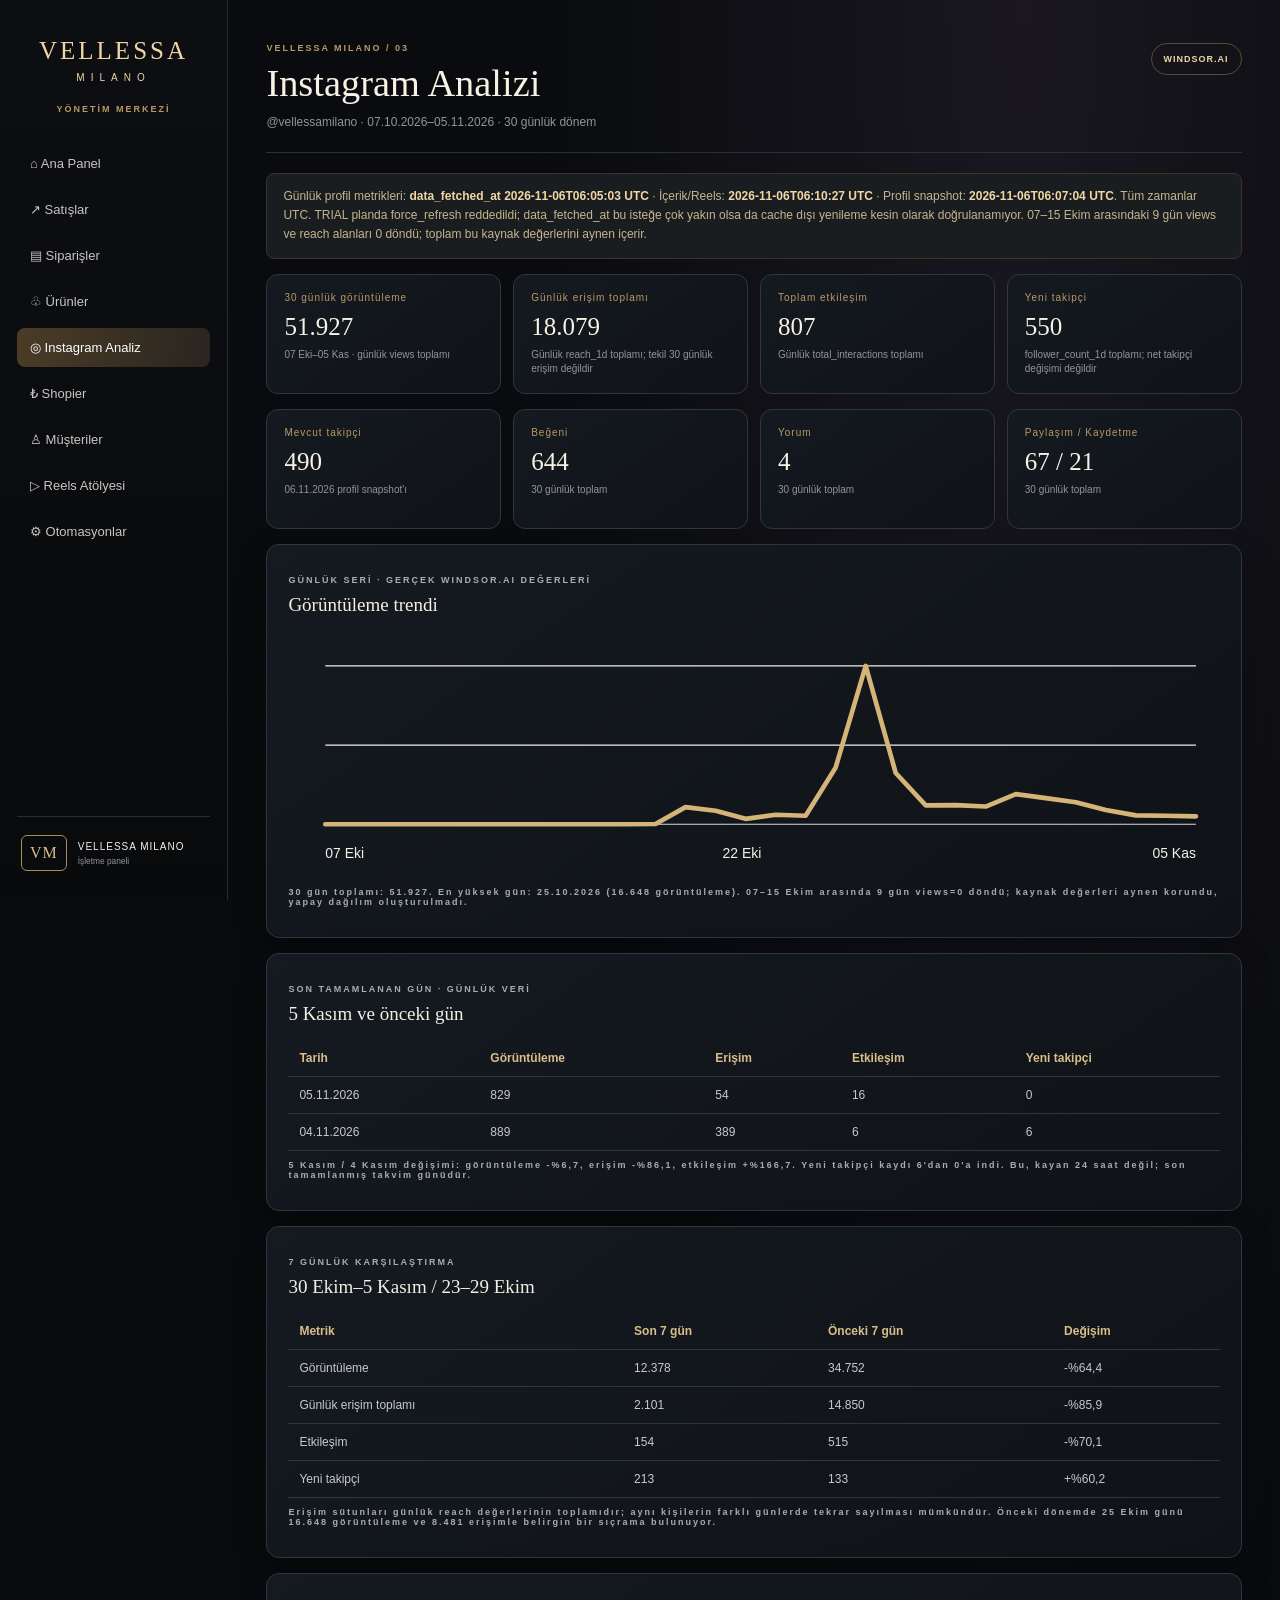
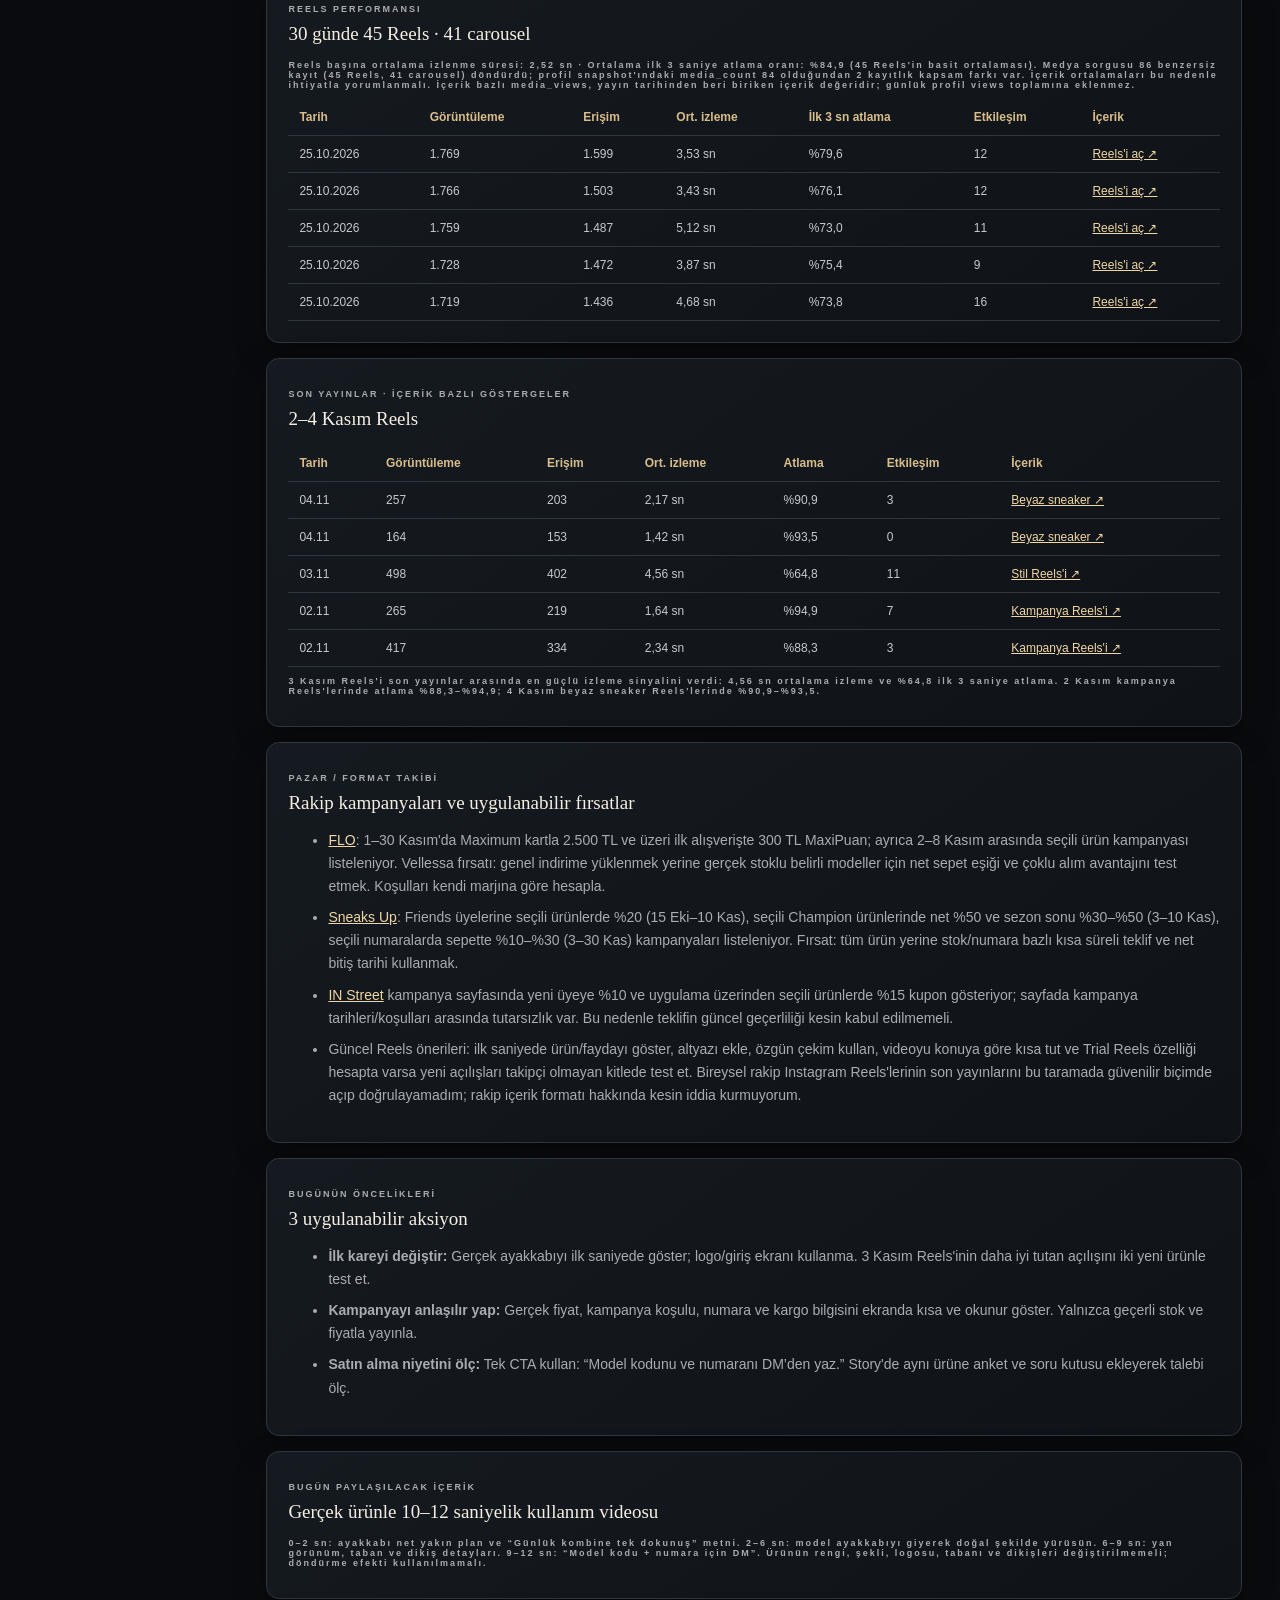
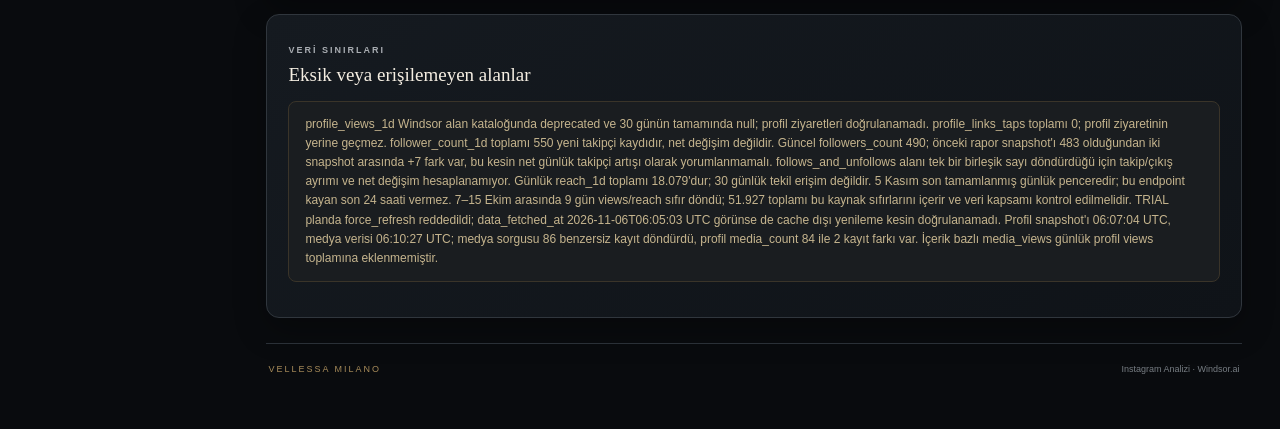
==== analytics.html @ a7f16563 "Instagram analizine medya sayısı tutarsızlığı ve güncel fetch zamanını ekle" ====
<!doctype html>
<html lang="tr"><head><meta charset="utf-8"><meta name="viewport" content="width=device-width,initial-scale=1"><title>Vellessa | Instagram Analizi</title><link rel="stylesheet" href="styles.css?v=20261105-1"><link rel="stylesheet" href="analytics.css?v=20261105-1"></head>
<body>
<aside class="sidebar"><div class="brand">VELLESSA<span>MILANO</span></div><div class="side-label">YÖNETİM MERKEZİ</div><nav><a href="index.html">⌂ Ana Panel</a><a href="index.html#sales">↗ Satışlar</a><a href="index.html#orders">▤ Siparişler</a><a href="index.html#products">♧ Ürünler</a><a class="active" href="analytics.html">◎ Instagram Analiz</a><a href="index.html#shopier">₺ Shopier</a><a href="musteri-takip.html">♙ Müşteriler</a><a href="reels.html">▷ Reels Atölyesi</a><a href="automation.html">⚙ Otomasyonlar</a></nav><div class="sidebar-bottom"><div class="mini-mark">VM</div><span>VELLESSA MILANO<small>İşletme paneli</small></span></div></aside>
<main class="main">
<header><div><p>VELLESSA MILANO / 03</p><h1>Instagram Analizi</h1><span>@vellessamilano · 07.10.2026–05.11.2026 · 30 günlük dönem</span></div><b>WINDSOR.AI</b></header>
<div class="snapshot">Günlük profil metrikleri: <strong>data_fetched_at 2026-11-06T06:05:03 UTC</strong> · İçerik/Reels: <strong>2026-11-06T06:10:27 UTC</strong> · Profil snapshot: <strong>2026-11-06T06:07:04 UTC</strong>. Tüm zamanlar UTC. TRIAL planda force_refresh reddedildi; data_fetched_at bu isteğe çok yakın olsa da cache dışı yenileme kesin olarak doğrulanamıyor. 07–15 Ekim arasındaki 9 gün views ve reach alanları 0 döndü; toplam bu kaynak değerlerini aynen içerir.</div>
<section class="stats">
<article><label>30 günlük görüntüleme</label><strong>51.927</strong><small>07 Eki–05 Kas · günlük views toplamı</small></article>
<article><label>Günlük erişim toplamı</label><strong>18.079</strong><small>Günlük reach_1d toplamı; tekil 30 günlük erişim değildir</small></article>
<article><label>Toplam etkileşim</label><strong>807</strong><small>Günlük total_interactions toplamı</small></article>
<article><label>Yeni takipçi</label><strong>550</strong><small>follower_count_1d toplamı; net takipçi değişimi değildir</small></article>
</section>
<section class="stats second">
<article><label>Mevcut takipçi</label><strong>490</strong><small>06.11.2026 profil snapshot'ı</small></article>
<article><label>Beğeni</label><strong>644</strong><small>30 günlük toplam</small></article>
<article><label>Yorum</label><strong>4</strong><small>30 günlük toplam</small></article>
<article><label>Paylaşım / Kaydetme</label><strong>67 / 21</strong><small>30 günlük toplam</small></article>
</section>
<section class="panel"><p>GÜNLÜK SERİ · GERÇEK WINDSOR.AI DEĞERLERİ</p><h2>Görüntüleme trendi</h2>
<div style="width:100%;overflow:hidden"><svg viewBox="0 0 800 210" role="img" aria-label="7 Ekim ile 5 Kasım arasındaki günlük Instagram görüntülemeleri" style="width:100%;height:auto"><line x1="32" y1="166" x2="780" y2="166" stroke="#d8d8d8"/><line x1="32" y1="98" x2="780" y2="98" stroke="#ececec"/><line x1="32" y1="30" x2="780" y2="30" stroke="#ececec"/><polyline points="32.0,166.0 57.8,166.0 83.6,166.0 109.4,166.0 135.2,166.0 161.0,166.0 186.8,166.0 212.6,166.0 238.3,166.0 264.1,166.0 289.9,166.0 315.7,165.8 341.5,151.3 367.3,154.4 393.1,161.4 418.9,157.9 444.7,158.7 470.5,117.2 496.3,30.0 522.1,122.0 547.9,149.8 573.7,149.6 599.4,150.8 625.2,140.1 651.0,143.6 676.8,147.1 702.6,153.8 728.4,158.4 754.2,158.7 780.0,159.2" fill="none" stroke="#d5b477" stroke-width="4" stroke-linecap="round" stroke-linejoin="round"/><text x="32" y="195" font-size="12" fill="currentColor">07 Eki</text><text x="390" y="195" font-size="12" text-anchor="middle" fill="currentColor">22 Eki</text><text x="780" y="195" font-size="12" text-anchor="end" fill="currentColor">05 Kas</text></svg></div>
<p>30 gün toplamı: <b>51.927</b>. En yüksek gün: 25.10.2026 (16.648 görüntüleme). 07–15 Ekim arasında 9 gün views=0 döndü; kaynak değerleri aynen korundu, yapay dağılım oluşturulmadı.</p></section>
<section class="panel"><p>SON TAMAMLANAN GÜN · GÜNLÜK VERİ</p><h2>5 Kasım ve önceki gün</h2>
<div class="table-wrap"><table><thead><tr><th>Tarih</th><th>Görüntüleme</th><th>Erişim</th><th>Etkileşim</th><th>Yeni takipçi</th></tr></thead><tbody>
<tr><td>05.11.2026</td><td>829</td><td>54</td><td>16</td><td>0</td></tr><tr><td>04.11.2026</td><td>889</td><td>389</td><td>6</td><td>6</td></tr>
</tbody></table></div>
<p>5 Kasım / 4 Kasım değişimi: görüntüleme -%6,7, erişim -%86,1, etkileşim +%166,7. Yeni takipçi kaydı 6'dan 0'a indi. Bu, kayan 24 saat değil; son tamamlanmış takvim günüdür.</p></section>
<section class="panel"><p>7 GÜNLÜK KARŞILAŞTIRMA</p><h2>30 Ekim–5 Kasım / 23–29 Ekim</h2>
<div class="table-wrap"><table><thead><tr><th>Metrik</th><th>Son 7 gün</th><th>Önceki 7 gün</th><th>Değişim</th></tr></thead><tbody>
<tr><td>Görüntüleme</td><td>12.378</td><td>34.752</td><td>-%64,4</td></tr>
<tr><td>Günlük erişim toplamı</td><td>2.101</td><td>14.850</td><td>-%85,9</td></tr>
<tr><td>Etkileşim</td><td>154</td><td>515</td><td>-%70,1</td></tr>
<tr><td>Yeni takipçi</td><td>213</td><td>133</td><td>+%60,2</td></tr>
</tbody></table></div>
<p>Erişim sütunları günlük reach değerlerinin toplamıdır; aynı kişilerin farklı günlerde tekrar sayılması mümkündür. Önceki dönemde 25 Ekim günü 16.648 görüntüleme ve 8.481 erişimle belirgin bir sıçrama bulunuyor.</p></section>
<section class="panel"><p>REELS PERFORMANSI</p><h2>30 günde 45 Reels · 41 carousel</h2>
<p>Reels başına ortalama izlenme süresi: <b>2,52 sn</b> · Ortalama ilk 3 saniye atlama oranı: <b>%84,9</b> (45 Reels'in basit ortalaması). Medya sorgusu 86 benzersiz kayıt (45 Reels, 41 carousel) döndürdü; profil snapshot'ındaki media_count 84 olduğundan 2 kayıtlık kapsam farkı var. İçerik ortalamaları bu nedenle ihtiyatla yorumlanmalı. İçerik bazlı media_views, yayın tarihinden beri biriken içerik değeridir; günlük profil views toplamına eklenmez.</p>
<div class="table-wrap"><table><thead><tr><th>Tarih</th><th>Görüntüleme</th><th>Erişim</th><th>Ort. izleme</th><th>İlk 3 sn atlama</th><th>Etkileşim</th><th>İçerik</th></tr></thead><tbody>
<tr><td>25.10.2026</td><td>1.769</td><td>1.599</td><td>3,53 sn</td><td>%79,6</td><td>12</td><td><a href="https://www.instagram.com/reel/De5ZMG4IvgL/" target="_blank" rel="noopener">Reels'i aç ↗</a></td></tr>
<tr><td>25.10.2026</td><td>1.766</td><td>1.503</td><td>3,43 sn</td><td>%76,1</td><td>12</td><td><a href="https://www.instagram.com/reel/De5ZVEMoabt/" target="_blank" rel="noopener">Reels'i aç ↗</a></td></tr>
<tr><td>25.10.2026</td><td>1.759</td><td>1.487</td><td>5,12 sn</td><td>%73,0</td><td>11</td><td><a href="https://www.instagram.com/reel/De5YOJdIXG0/" target="_blank" rel="noopener">Reels'i aç ↗</a></td></tr>
<tr><td>25.10.2026</td><td>1.728</td><td>1.472</td><td>3,87 sn</td><td>%75,4</td><td>9</td><td><a href="https://www.instagram.com/reel/De5YxZ7ISx1/" target="_blank" rel="noopener">Reels'i aç ↗</a></td></tr>
<tr><td>25.10.2026</td><td>1.719</td><td>1.436</td><td>4,68 sn</td><td>%73,8</td><td>16</td><td><a href="https://www.instagram.com/reel/De5YXHeoEPn/" target="_blank" rel="noopener">Reels'i aç ↗</a></td></tr>
</tbody></table></div></section>
<section class="panel"><p>SON YAYINLAR · İÇERİK BAZLI GÖSTERGELER</p><h2>2–4 Kasım Reels</h2>
<div class="table-wrap"><table><thead><tr><th>Tarih</th><th>Görüntüleme</th><th>Erişim</th><th>Ort. izleme</th><th>Atlama</th><th>Etkileşim</th><th>İçerik</th></tr></thead><tbody>
<tr><td>04.11</td><td>257</td><td>203</td><td>2,17 sn</td><td>%90,9</td><td>3</td><td><a href="https://www.instagram.com/reel/DfUorJwo5z_/" target="_blank" rel="noopener">Beyaz sneaker ↗</a></td></tr>
<tr><td>04.11</td><td>164</td><td>153</td><td>1,42 sn</td><td>%93,5</td><td>0</td><td><a href="https://www.instagram.com/reel/DfUopm1ohX6/" target="_blank" rel="noopener">Beyaz sneaker ↗</a></td></tr>
<tr><td>03.11</td><td>498</td><td>402</td><td>4,56 sn</td><td>%64,8</td><td>11</td><td><a href="https://www.instagram.com/reel/DfRL589odr_/" target="_blank" rel="noopener">Stil Reels'i ↗</a></td></tr>
<tr><td>02.11</td><td>265</td><td>219</td><td>1,64 sn</td><td>%94,9</td><td>7</td><td><a href="https://www.instagram.com/reel/DfPNzPvIh9g/" target="_blank" rel="noopener">Kampanya Reels'i ↗</a></td></tr>
<tr><td>02.11</td><td>417</td><td>334</td><td>2,34 sn</td><td>%88,3</td><td>3</td><td><a href="https://www.instagram.com/reel/DfOBxP_oVPX/" target="_blank" rel="noopener">Kampanya Reels'i ↗</a></td></tr>
</tbody></table></div>
<p>3 Kasım Reels'i son yayınlar arasında en güçlü izleme sinyalini verdi: 4,56 sn ortalama izleme ve %64,8 ilk 3 saniye atlama. 2 Kasım kampanya Reels'lerinde atlama %88,3–%94,9; 4 Kasım beyaz sneaker Reels'lerinde %90,9–%93,5.</p></section>
<section class="panel"><p>PAZAR / FORMAT TAKİBİ</p><h2>Rakip kampanyaları ve uygulanabilir fırsatlar</h2>
<ul>
<li><a href="https://www.flo.com.tr/kampanyalar" target="_blank" rel="noopener">FLO</a>: 1–30 Kasım'da Maximum kartla 2.500 TL ve üzeri ilk alışverişte 300 TL MaxiPuan; ayrıca 2–8 Kasım arasında seçili ürün kampanyası listeleniyor. Vellessa fırsatı: genel indirime yüklenmek yerine gerçek stoklu belirli modeller için net sepet eşiği ve çoklu alım avantajını test etmek. Koşulları kendi marjına göre hesapla.</li>
<li><a href="https://www.sneaksup.com/kampanyalar" target="_blank" rel="noopener">Sneaks Up</a>: Friends üyelerine seçili ürünlerde %20 (15 Eki–10 Kas), seçili Champion ürünlerinde net %50 ve sezon sonu %30–%50 (3–10 Kas), seçili numaralarda sepette %10–%30 (3–30 Kas) kampanyaları listeleniyor. Fırsat: tüm ürün yerine stok/numara bazlı kısa süreli teklif ve net bitiş tarihi kullanmak.</li>
<li><a href="https://www.instreet.com.tr/kampanyalar" target="_blank" rel="noopener">IN Street</a> kampanya sayfasında yeni üyeye %10 ve uygulama üzerinden seçili ürünlerde %15 kupon gösteriyor; sayfada kampanya tarihleri/koşulları arasında tutarsızlık var. Bu nedenle teklifin güncel geçerliliği kesin kabul edilmemeli.</li>
<li>Güncel Reels önerileri: ilk saniyede ürün/faydayı göster, altyazı ekle, özgün çekim kullan, videoyu konuya göre kısa tut ve Trial Reels özelliği hesapta varsa yeni açılışları takipçi olmayan kitlede test et. Bireysel rakip Instagram Reels'lerinin son yayınlarını bu taramada güvenilir biçimde açıp doğrulayamadım; rakip içerik formatı hakkında kesin iddia kurmuyorum.</li>
</ul></section>
<section class="panel"><p>BUGÜNÜN ÖNCELİKLERİ</p><h2>3 uygulanabilir aksiyon</h2>
<ul><li><b>İlk kareyi değiştir:</b> Gerçek ayakkabıyı ilk saniyede göster; logo/giriş ekranı kullanma. 3 Kasım Reels'inin daha iyi tutan açılışını iki yeni ürünle test et.</li><li><b>Kampanyayı anlaşılır yap:</b> Gerçek fiyat, kampanya koşulu, numara ve kargo bilgisini ekranda kısa ve okunur göster. Yalnızca geçerli stok ve fiyatla yayınla.</li><li><b>Satın alma niyetini ölç:</b> Tek CTA kullan: “Model kodunu ve numaranı DM’den yaz.” Story'de aynı ürüne anket ve soru kutusu ekleyerek talebi ölç.</li></ul>
</section>
<section class="panel"><p>BUGÜN PAYLAŞILACAK İÇERİK</p><h2>Gerçek ürünle 10–12 saniyelik kullanım videosu</h2>
<p>0–2 sn: ayakkabı net yakın plan ve “Günlük kombine tek dokunuş” metni. 2–6 sn: model ayakkabıyı giyerek doğal şekilde yürüsün. 6–9 sn: yan görünüm, taban ve dikiş detayları. 9–12 sn: “Model kodu + numara için DM”. Ürünün rengi, şekli, logosu, tabanı ve dikişleri değiştirilmemeli; döndürme efekti kullanılmamalı.</p></section>
<section class="panel"><p>VERİ SINIRLARI</p><h2>Eksik veya erişilemeyen alanlar</h2>
<div class="notice">profile_views_1d Windsor alan kataloğunda deprecated ve 30 günün tamamında null; profil ziyaretleri doğrulanamadı. profile_links_taps toplamı 0; profil ziyaretinin yerine geçmez. follower_count_1d toplamı 550 yeni takipçi kaydıdır, net değişim değildir. Güncel followers_count 490; önceki rapor snapshot'ı 483 olduğundan iki snapshot arasında +7 fark var, bu kesin net günlük takipçi artışı olarak yorumlanmamalı. follows_and_unfollows alanı tek bir birleşik sayı döndürdüğü için takip/çıkış ayrımı ve net değişim hesaplanamıyor. Günlük reach_1d toplamı 18.079'dur; 30 günlük tekil erişim değildir. 5 Kasım son tamamlanmış günlük penceredir; bu endpoint kayan son 24 saati vermez. 7–15 Ekim arasında 9 gün views/reach sıfır döndü; 51.927 toplamı bu kaynak sıfırlarını içerir ve veri kapsamı kontrol edilmelidir. TRIAL planda force_refresh reddedildi; data_fetched_at 2026-11-06T06:05:03 UTC görünse de cache dışı yenileme kesin doğrulanamadı. Profil snapshot'ı 06:07:04 UTC, medya verisi 06:10:27 UTC; medya sorgusu 86 benzersiz kayıt döndürdü, profil media_count 84 ile 2 kayıt farkı var. İçerik bazlı media_views günlük profil views toplamına eklenmemiştir.</div></section>
<footer>VELLESSA MILANO <span>Instagram Analizi · Windsor.ai</span></footer></main></body></html>
---- styles.css ----
:root{--bg:#090b0e;--panel:#11151a;--panel2:#151a20;--gold:#d5b477;--gold2:#f0d6a4;--text:#f4f0e8;--muted:#92959b;--line:#2a3037;--purple:#8e50b8}*{box-sizing:border-box}body{margin:0;background:radial-gradient(ellipse at 80% 0%,#1a1720 0,transparent 34%),var(--bg);color:var(--text);font:14px Inter,-apple-system,BlinkMacSystemFont,'Segoe UI',Arial,sans-serif;display:flex}.sidebar{width:228px;position:fixed;inset:0 auto 0 0;background:linear-gradient(180deg,#0c0e11,#090a0c);border-right:1px solid #252a30;padding:29px 17px;display:flex;flex-direction:column;z-index:4}.brand{font:500 25px Georgia,serif;letter-spacing:3px;color:var(--gold2);text-align:center;margin:8px 0 4px}.brand span{display:block;font:10px Arial;letter-spacing:6px;margin-top:7px}.side-label,.eyebrow{font-size:9px;letter-spacing:2px;color:#b99a65;font-weight:700}.side-label{text-align:center;margin:17px 0 30px}.sidebar nav{display:grid;gap:7px}.sidebar nav a{color:#c7c6c2;text-decoration:none;padding:12px 13px;border-radius:8px;display:flex;align-items:center;gap:13px;font-size:13px}.sidebar nav a i{font-style:normal;color:#d9bd8b;font-size:18px;width:19px;text-align:center}.sidebar nav a:hover,.sidebar nav a.active{background:linear-gradient(100deg,#4b3c27,#29251f);color:#fff}.sidebar-bottom{margin-top:auto;border-top:1px solid #282c30;padding:18px 4px 0;display:flex;align-items:center;gap:11px;font-size:10px;letter-spacing:1px}.sidebar-bottom small{display:block;color:var(--muted);letter-spacing:0;margin-top:4px}.mini-mark{border:1px solid #a98b59;color:#d9bd8b;padding:8px;border-radius:6px;font:16px Georgia}.main{margin-left:228px;padding:35px clamp(18px,3vw,48px);width:calc(100% - 228px);max-width:1700px}.topbar{display:flex;justify-content:space-between;align-items:center;gap:20px;margin-bottom:27px;padding-bottom:24px;border-bottom:1px solid var(--line)}h1{font:500 clamp(29px,3vw,39px) Georgia,serif;margin:8px 0;color:#f8f1e5}h2{font:500 19px Georgia,serif;margin:7px 0;color:#f5eee2}.topbar p,.surface-title p{margin:0;color:var(--muted);font-size:12px}.date-pill{border:1px solid #343a40;border-radius:30px;padding:11px 15px;color:#b7b9bc;font-size:10px;letter-spacing:1px;white-space:nowrap}.date-pill b{color:var(--gold2);margin-left:8px}.live-dot{display:inline-block;width:7px;height:7px;background:#c99f5e;border-radius:50%;margin-right:7px}.metric-grid{display:grid;grid-template-columns:repeat(4,minmax(0,1fr));gap:13px;margin-bottom:16px}.metric,.surface{background:linear-gradient(145deg,#151a20,#0f1318);border:1px solid #30363d;border-radius:13px;box-shadow:0 12px 32px #0005}.metric{padding:18px 19px;min-height:128px}.metric-head{display:flex;align-items:center;justify-content:space-between;color:#c1c1bd;font-size:11px}.metric-head i{font-style:normal;color:var(--gold2);font-size:21px}.metric strong{display:block;font-size:27px;font-weight:500;margin:12px 0 5px}.metric small{color:#898d93;font-size:10px}.content-grid{display:grid;grid-template-columns:1.55fr 1fr;gap:15px;margin-bottom:15px}.surface{padding:21px}.surface-title{display:flex;justify-content:space-between;align-items:flex-start;gap:10px}.surface-title h2{margin-bottom:5px}.tag{font-size:8px;letter-spacing:1px;color:#c7a96f;border:1px solid #594a31;border-radius:20px;padding:8px 10px;white-space:nowrap}.chart-empty{height:245px;margin-top:17px;border:1px dashed #3b4148;border-radius:10px;background:repeating-linear-gradient(0deg,transparent,transparent 48px,#ffffff08 49px),repeating-linear-gradient(90deg,transparent,transparent 75px,#ffffff06 76px);display:flex;flex-direction:column;justify-content:center;align-items:center;text-align:center;padding:20px}.chart-icon{font-size:28px;color:var(--gold);border:1px solid #6c5837;border-radius:50%;width:48px;height:48px;display:grid;place-items:center}.chart-empty h3{font:500 17px Georgia;margin:13px 0 5px}.chart-empty p,.insta-empty p,.empty-inline,.orders-empty p{font-size:11px;color:var(--muted);line-height:1.65;max-width:390px}.gold-button{background:linear-gradient(100deg,#e7c991,#b48d50);color:#17130d;text-decoration:none;border-radius:7px;padding:10px 15px;font-size:11px;font-weight:700;margin-top:8px}.gold-button b{font-size:17px;margin-left:12px}.insta-mark{font-size:26px;color:#e3ad76}.insta-empty{margin-top:17px;border-radius:9px;padding:25px 18px;background:radial-gradient(ellipse at 85% 20%,#48264e66,transparent 55%),#101319;min-height:245px;display:flex;flex-direction:column;justify-content:center}.sparkline-placeholder{font-size:52px;color:#a65ac0;align-self:flex-end;line-height:1}.insta-empty strong{font:500 16px Georgia;margin-top:4px}.insta-empty a,.quick-actions a{color:var(--gold2);text-decoration:none;font-size:11px;margin-top:10px}.lower-grid{display:grid;grid-template-columns:1.1fr 1fr .9fr;gap:15px;margin-bottom:15px}.connection-row{display:flex;align-items:center;gap:10px;padding:13px 0;border-bottom:1px solid #282e34}.connection-row:last-child{border:0}.channel-icon{width:32px;height:32px;border-radius:8px;background:#27231b;color:var(--gold2);display:grid;place-items:center;font-weight:700}.channel-icon.instagram{background:#37213c;color:#e4a3d4;font-size:20px}.connection-row div{flex:1}.connection-row b,.connection-row small{display:block}.connection-row b{font-size:11px}.connection-row small{font-size:9px;color:var(--muted);margin-top:4px}.status{font-size:8px;white-space:nowrap}.pending{color:#d7ae70}.connected{color:#88b99b}.empty-inline{padding:24px 0}.quick-actions a{display:flex;justify-content:space-between;border-bottom:1px solid #292f35;padding:13px 0;margin:0}.quick-actions a:last-child{border:0}.orders{margin-bottom:18px}.orders-empty{min-height:130px;border-top:1px solid #292f35;margin-top:15px;display:flex;flex-direction:column;align-items:center;justify-content:center;text-align:center}.orders-empty span{font-size:25px;color:var(--gold)}.orders-empty b{font:500 14px Georgia;margin-top:8px}.orders-empty p{margin:6px 0}footer{padding:20px 2px;color:#a88c5a;font-size:9px;letter-spacing:2px}footer span{float:right;color:#777d83;letter-spacing:0}@media(max-width:1100px){.metric-grid{grid-template-columns:repeat(2,1fr)}.lower-grid{grid-template-columns:1fr 1fr}.quick-actions{grid-column:1/-1}.quick-actions a{display:inline-flex;width:49%;padding-right:15px}}@media(max-width:760px){body{display:block}.sidebar{position:relative;width:100%;height:auto;padding:18px 14px}.brand{font-size:20px}.side-label{margin:10px 0 14px}.sidebar nav{display:flex;flex-wrap:wrap;gap:4px}.sidebar nav a{font-size:10px;padding:8px}.sidebar nav a i{font-size:14px;width:auto}.sidebar-bottom{display:none}.main{margin:0;width:100%;padding:22px 13px}.topbar{align-items:flex-start;flex-direction:column}.date-pill{white-space:normal}.metric-grid{gap:8px}.metric{padding:14px;min-height:116px}.metric strong{font-size:23px}.content-grid,.lower-grid{grid-template-columns:1fr}.quick-actions{grid-column:auto}.quick-actions a{width:100%}.surface{padding:17px}.chart-empty,.insta-empty{min-height:210px}footer span{float:none;display:block;margin-top:8px}}
/* Shared premium module theme */
.main>header{display:flex;justify-content:space-between;align-items:flex-start;gap:18px;padding:8px 0 23px;margin-bottom:20px;border-bottom:1px solid var(--line)}
.main>header>div>p,.main>header p{font-size:9px;letter-spacing:2px;color:#b99a65;font-weight:700;margin:0 0 8px}
.main>header h1{margin:0 0 8px}.main>header span{color:var(--muted);font-size:12px}
.main>header>b{font-size:9px;letter-spacing:1px;color:var(--gold2);border:1px solid #594a31;border-radius:20px;padding:10px 12px;white-space:nowrap}
.panel,.list,form#form{background:linear-gradient(145deg,#151a20,#0f1318);border:1px solid #30363d;border-radius:13px;padding:21px;margin:15px 0;color:var(--text);box-shadow:0 12px 32px #0004}
.panel>p,.list>p:first-child{font-size:9px;letter-spacing:2px;color:#b99a65;font-weight:700}
.panel h2,.list h2,form h2{font:500 19px Georgia,serif;color:#f5eee2;margin:8px 0 15px}
.panel p,.panel li,.panel span,.panel small{color:#a9adb2}
.panel a,.main a{color:var(--gold2)}
.panel input,.panel select,.panel textarea,.main input,.main select,.main textarea{background:#0b0f13!important;color:#f4f0e8!important;border:1px solid #343b43!important;border-radius:7px!important;padding:12px;font:inherit;box-sizing:border-box}
.panel input::placeholder,.panel textarea::placeholder,.main input::placeholder,.main textarea::placeholder{color:#747b83}
.panel button,.main button{background:linear-gradient(100deg,#e7c991,#b48d50);color:#17130d;border:0;border-radius:7px;padding:11px 16px;font-weight:700;cursor:pointer}
.stats{display:grid;grid-template-columns:repeat(4,minmax(0,1fr));gap:12px;margin:15px 0}
.stats article,.stats>b{background:linear-gradient(145deg,#151a20,#0f1318);border:1px solid #30363d;border-radius:12px;padding:17px;color:#f4f0e8}
.stats label{display:block;color:#b99a65;font-size:10px;letter-spacing:1px;margin-bottom:10px}
.stats strong{display:block;color:#f8f1e5;font:500 25px Georgia,serif;margin-bottom:7px}
.stats small{display:block;color:#92959b;font-size:10px;line-height:1.5}
.snapshot,.notice{background:#1a1d20;border:1px solid #3a3429;border-radius:8px;padding:13px 16px;color:#c6b58e;margin:14px 0;font-size:12px;line-height:1.6}
.main table{width:100%;border-collapse:collapse;min-width:600px}.main th,.main td{text-align:left;padding:11px;border-bottom:1px solid #30363d;font-size:12px;color:#c7c9cc}.main th{color:#d9bd8b}.main .table-wrap{overflow-x:auto}
.main footer{border-top:1px solid var(--line);margin-top:25px}
@media(max-width:760px){.main>header{flex-direction:column}.stats{grid-template-columns:repeat(2,minmax(0,1fr))}.panel{padding:16px}.main table{min-width:580px}}
---- analytics.css ----
.snapshot strong{color:#f0d6a4}.stats small{line-height:1.4;min-height:28px}.panel li{line-height:1.65;margin:8px 0}.panel a{color:#f0d6a4}.notice{line-height:1.6}
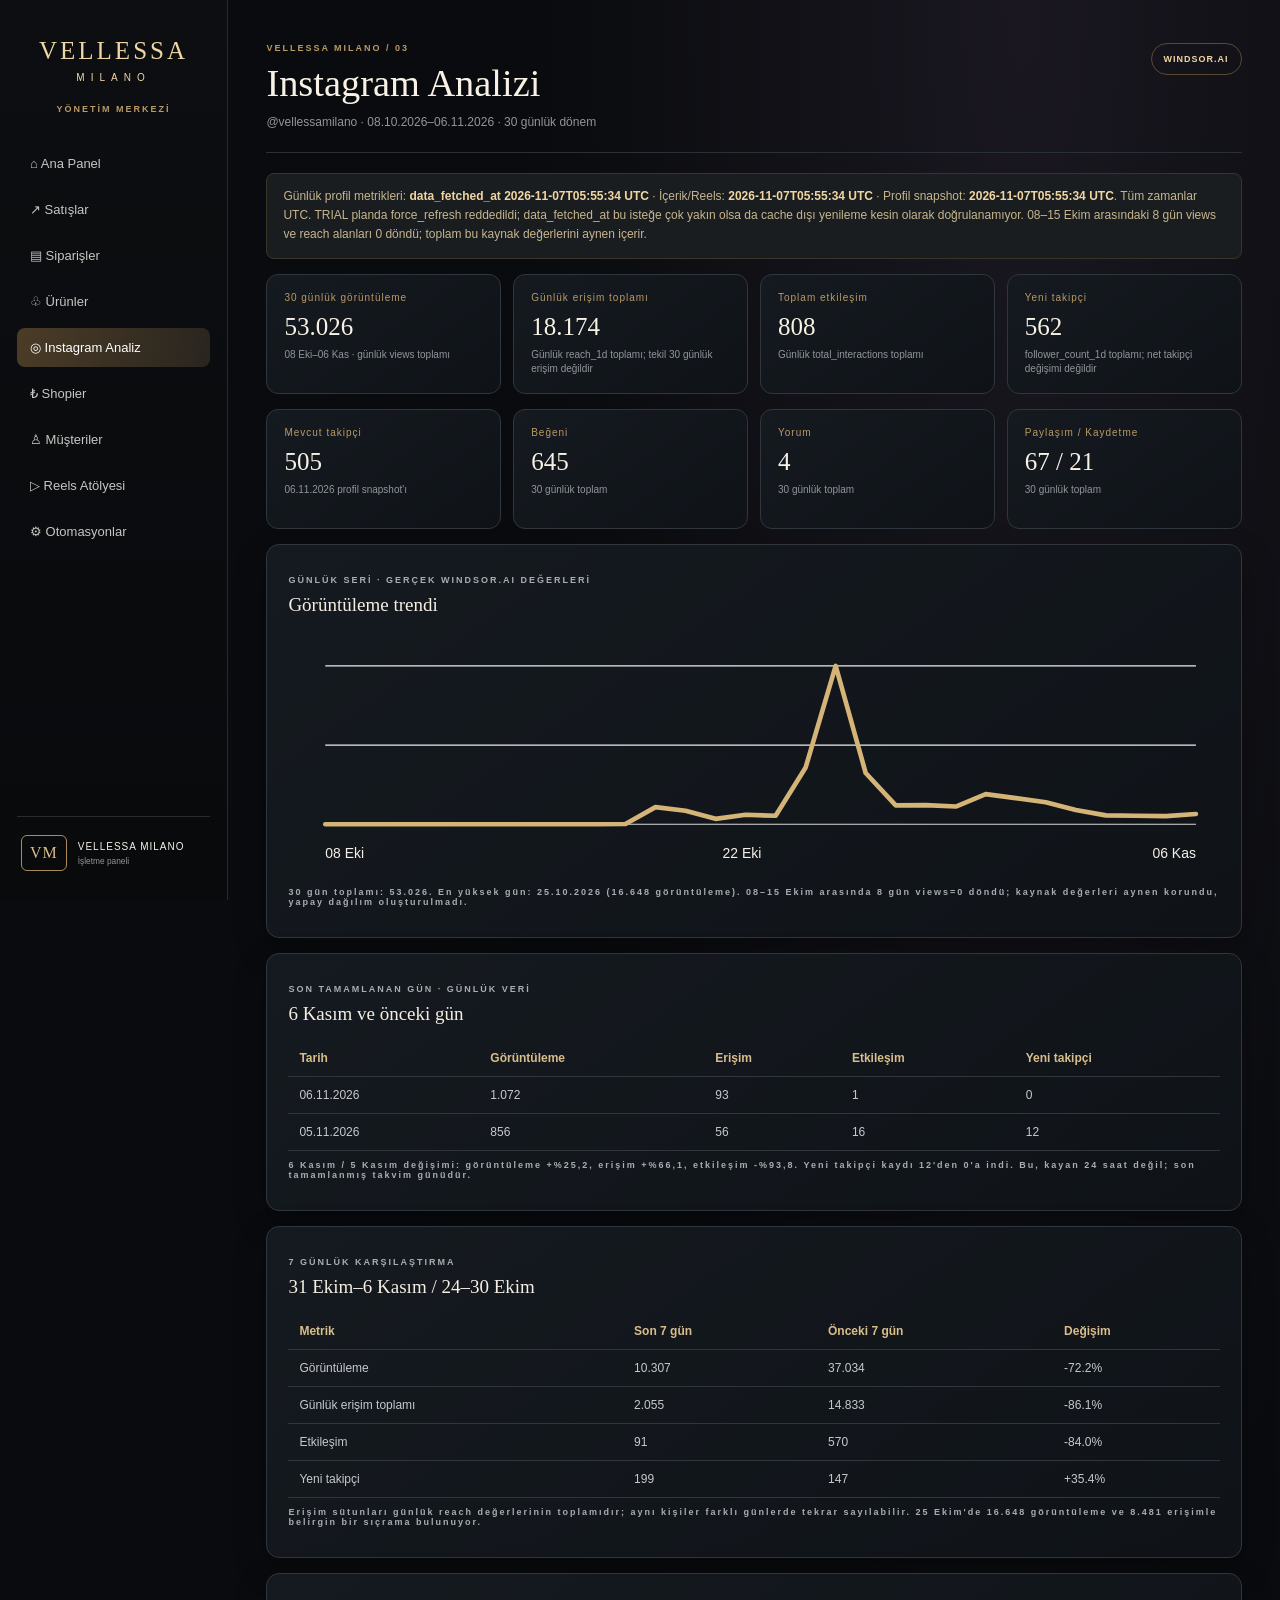
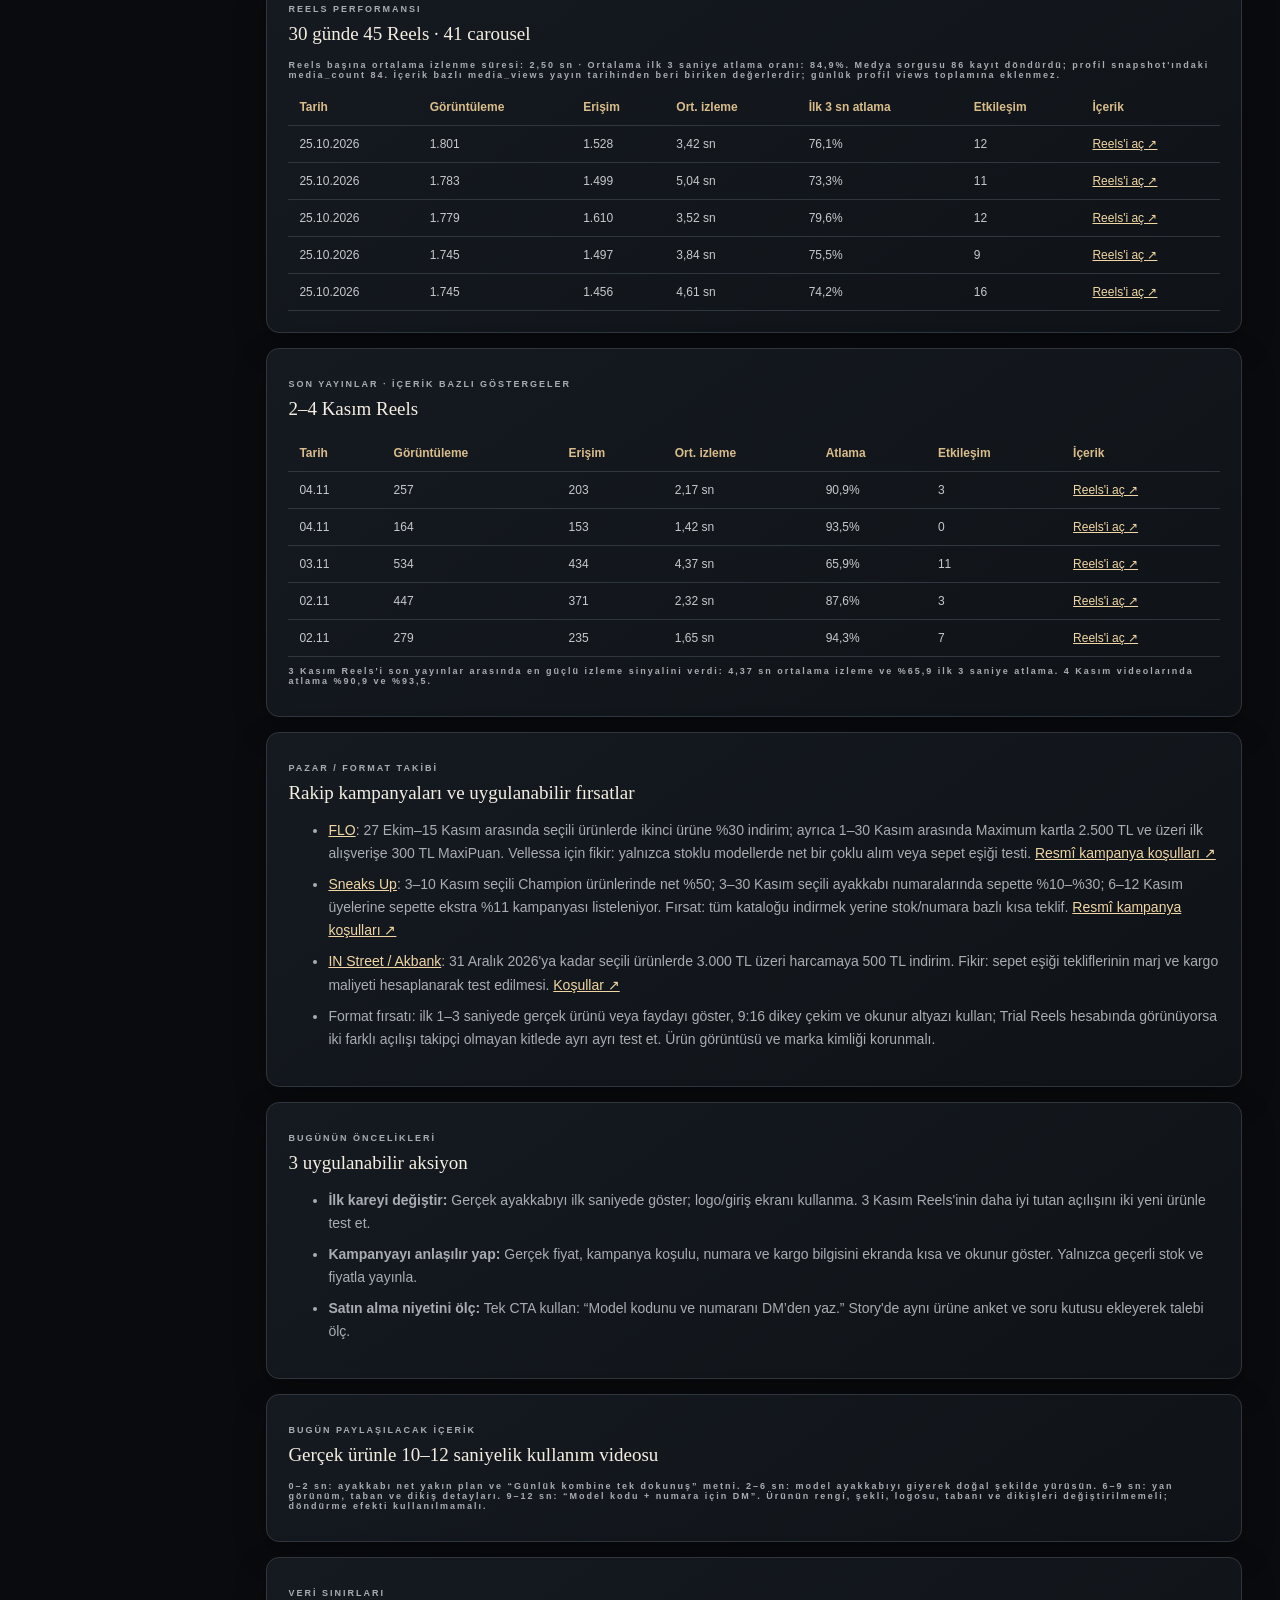
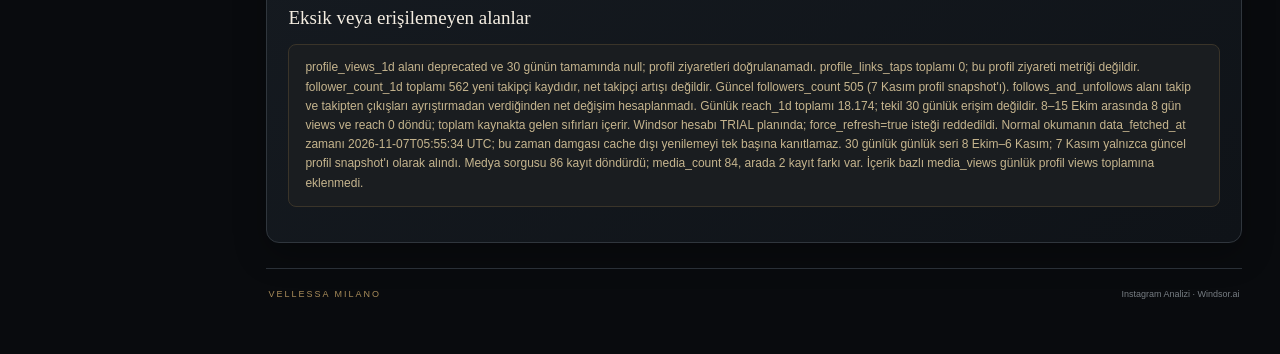
==== commit bc159604: "Güncelle Instagram analiz ve içerik performansı 2026-11-07" ====
--- a/analytics.html
+++ b/analytics.html
@@ -3,60 +3,60 @@
 <body>
 <aside class="sidebar"><div class="brand">VELLESSA<span>MILANO</span></div><div class="side-label">YÖNETİM MERKEZİ</div><nav><a href="index.html">⌂ Ana Panel</a><a href="index.html#sales">↗ Satışlar</a><a href="index.html#orders">▤ Siparişler</a><a href="index.html#products">♧ Ürünler</a><a class="active" href="analytics.html">◎ Instagram Analiz</a><a href="index.html#shopier">₺ Shopier</a><a href="musteri-takip.html">♙ Müşteriler</a><a href="reels.html">▷ Reels Atölyesi</a><a href="automation.html">⚙ Otomasyonlar</a></nav><div class="sidebar-bottom"><div class="mini-mark">VM</div><span>VELLESSA MILANO<small>İşletme paneli</small></span></div></aside>
 <main class="main">
-<header><div><p>VELLESSA MILANO / 03</p><h1>Instagram Analizi</h1><span>@vellessamilano · 07.10.2026–05.11.2026 · 30 günlük dönem</span></div><b>WINDSOR.AI</b></header>
-<div class="snapshot">Günlük profil metrikleri: <strong>data_fetched_at 2026-11-06T06:05:03 UTC</strong> · İçerik/Reels: <strong>2026-11-06T06:10:27 UTC</strong> · Profil snapshot: <strong>2026-11-06T06:07:04 UTC</strong>. Tüm zamanlar UTC. TRIAL planda force_refresh reddedildi; data_fetched_at bu isteğe çok yakın olsa da cache dışı yenileme kesin olarak doğrulanamıyor. 07–15 Ekim arasındaki 9 gün views ve reach alanları 0 döndü; toplam bu kaynak değerlerini aynen içerir.</div>
+<header><div><p>VELLESSA MILANO / 03</p><h1>Instagram Analizi</h1><span>@vellessamilano · 08.10.2026–06.11.2026 · 30 günlük dönem</span></div><b>WINDSOR.AI</b></header>
+<div class="snapshot">Günlük profil metrikleri: <strong>data_fetched_at 2026-11-07T05:55:34 UTC</strong> · İçerik/Reels: <strong>2026-11-07T05:55:34 UTC</strong> · Profil snapshot: <strong>2026-11-07T05:55:34 UTC</strong>. Tüm zamanlar UTC. TRIAL planda force_refresh reddedildi; data_fetched_at bu isteğe çok yakın olsa da cache dışı yenileme kesin olarak doğrulanamıyor. 08–15 Ekim arasındaki 8 gün views ve reach alanları 0 döndü; toplam bu kaynak değerlerini aynen içerir.</div>
 <section class="stats">
-<article><label>30 günlük görüntüleme</label><strong>51.927</strong><small>07 Eki–05 Kas · günlük views toplamı</small></article>
-<article><label>Günlük erişim toplamı</label><strong>18.079</strong><small>Günlük reach_1d toplamı; tekil 30 günlük erişim değildir</small></article>
-<article><label>Toplam etkileşim</label><strong>807</strong><small>Günlük total_interactions toplamı</small></article>
-<article><label>Yeni takipçi</label><strong>550</strong><small>follower_count_1d toplamı; net takipçi değişimi değildir</small></article>
+<article><label>30 günlük görüntüleme</label><strong>53.026</strong><small>08 Eki–06 Kas · günlük views toplamı</small></article>
+<article><label>Günlük erişim toplamı</label><strong>18.174</strong><small>Günlük reach_1d toplamı; tekil 30 günlük erişim değildir</small></article>
+<article><label>Toplam etkileşim</label><strong>808</strong><small>Günlük total_interactions toplamı</small></article>
+<article><label>Yeni takipçi</label><strong>562</strong><small>follower_count_1d toplamı; net takipçi değişimi değildir</small></article>
 </section>
 <section class="stats second">
-<article><label>Mevcut takipçi</label><strong>490</strong><small>06.11.2026 profil snapshot'ı</small></article>
-<article><label>Beğeni</label><strong>644</strong><small>30 günlük toplam</small></article>
+<article><label>Mevcut takipçi</label><strong>505</strong><small>06.11.2026 profil snapshot'ı</small></article>
+<article><label>Beğeni</label><strong>645</strong><small>30 günlük toplam</small></article>
 <article><label>Yorum</label><strong>4</strong><small>30 günlük toplam</small></article>
 <article><label>Paylaşım / Kaydetme</label><strong>67 / 21</strong><small>30 günlük toplam</small></article>
 </section>
 <section class="panel"><p>GÜNLÜK SERİ · GERÇEK WINDSOR.AI DEĞERLERİ</p><h2>Görüntüleme trendi</h2>
-<div style="width:100%;overflow:hidden"><svg viewBox="0 0 800 210" role="img" aria-label="7 Ekim ile 5 Kasım arasındaki günlük Instagram görüntülemeleri" style="width:100%;height:auto"><line x1="32" y1="166" x2="780" y2="166" stroke="#d8d8d8"/><line x1="32" y1="98" x2="780" y2="98" stroke="#ececec"/><line x1="32" y1="30" x2="780" y2="30" stroke="#ececec"/><polyline points="32.0,166.0 57.8,166.0 83.6,166.0 109.4,166.0 135.2,166.0 161.0,166.0 186.8,166.0 212.6,166.0 238.3,166.0 264.1,166.0 289.9,166.0 315.7,165.8 341.5,151.3 367.3,154.4 393.1,161.4 418.9,157.9 444.7,158.7 470.5,117.2 496.3,30.0 522.1,122.0 547.9,149.8 573.7,149.6 599.4,150.8 625.2,140.1 651.0,143.6 676.8,147.1 702.6,153.8 728.4,158.4 754.2,158.7 780.0,159.2" fill="none" stroke="#d5b477" stroke-width="4" stroke-linecap="round" stroke-linejoin="round"/><text x="32" y="195" font-size="12" fill="currentColor">07 Eki</text><text x="390" y="195" font-size="12" text-anchor="middle" fill="currentColor">22 Eki</text><text x="780" y="195" font-size="12" text-anchor="end" fill="currentColor">05 Kas</text></svg></div>
-<p>30 gün toplamı: <b>51.927</b>. En yüksek gün: 25.10.2026 (16.648 görüntüleme). 07–15 Ekim arasında 9 gün views=0 döndü; kaynak değerleri aynen korundu, yapay dağılım oluşturulmadı.</p></section>
-<section class="panel"><p>SON TAMAMLANAN GÜN · GÜNLÜK VERİ</p><h2>5 Kasım ve önceki gün</h2>
+<div style="width:100%;overflow:hidden"><svg viewBox="0 0 800 210" role="img" aria-label="7 Ekim ile 5 Kasım arasındaki günlük Instagram görüntülemeleri" style="width:100%;height:auto"><line x1="32" y1="166" x2="780" y2="166" stroke="#d8d8d8"/><line x1="32" y1="98" x2="780" y2="98" stroke="#ececec"/><line x1="32" y1="30" x2="780" y2="30" stroke="#ececec"/><polyline points="32.0,166.0 57.8,166.0 83.6,166.0 109.4,166.0 135.2,166.0 161.0,166.0 186.8,166.0 212.6,166.0 238.3,166.0 264.1,166.0 289.9,165.8 315.7,151.3 341.5,154.4 367.3,161.4 393.1,157.9 418.9,158.7 444.7,117.2 470.5,30.0 496.3,122.0 522.1,149.8 547.9,149.6 573.7,150.8 599.4,140.1 625.2,143.6 651.0,147.1 676.8,153.8 702.6,158.4 728.4,158.7 754.2,159.0 780.0,157.2" fill="none" stroke="#d5b477" stroke-width="4" stroke-linecap="round" stroke-linejoin="round"/><text x="32" y="195" font-size="12" fill="currentColor">08 Eki</text><text x="390" y="195" font-size="12" text-anchor="middle" fill="currentColor">22 Eki</text><text x="780" y="195" font-size="12" text-anchor="end" fill="currentColor">06 Kas</text></svg></div>
+<p>30 gün toplamı: <b>53.026</b>. En yüksek gün: 25.10.2026 (16.648 görüntüleme). 08–15 Ekim arasında 8 gün views=0 döndü; kaynak değerleri aynen korundu, yapay dağılım oluşturulmadı.</p></section>
+<section class="panel"><p>SON TAMAMLANAN GÜN · GÜNLÜK VERİ</p><h2>6 Kasım ve önceki gün</h2>
 <div class="table-wrap"><table><thead><tr><th>Tarih</th><th>Görüntüleme</th><th>Erişim</th><th>Etkileşim</th><th>Yeni takipçi</th></tr></thead><tbody>
-<tr><td>05.11.2026</td><td>829</td><td>54</td><td>16</td><td>0</td></tr><tr><td>04.11.2026</td><td>889</td><td>389</td><td>6</td><td>6</td></tr>
+<tr><td>06.11.2026</td><td>1.072</td><td>93</td><td>1</td><td>0</td></tr><tr><td>05.11.2026</td><td>856</td><td>56</td><td>16</td><td>12</td></tr>
 </tbody></table></div>
-<p>5 Kasım / 4 Kasım değişimi: görüntüleme -%6,7, erişim -%86,1, etkileşim +%166,7. Yeni takipçi kaydı 6'dan 0'a indi. Bu, kayan 24 saat değil; son tamamlanmış takvim günüdür.</p></section>
-<section class="panel"><p>7 GÜNLÜK KARŞILAŞTIRMA</p><h2>30 Ekim–5 Kasım / 23–29 Ekim</h2>
+<p>6 Kasım / 5 Kasım değişimi: görüntüleme +%25,2, erişim +%66,1, etkileşim -%93,8. Yeni takipçi kaydı 12'den 0'a indi. Bu, kayan 24 saat değil; son tamamlanmış takvim günüdür.</p></section>
+<section class="panel"><p>7 GÜNLÜK KARŞILAŞTIRMA</p><h2>31 Ekim–6 Kasım / 24–30 Ekim</h2>
 <div class="table-wrap"><table><thead><tr><th>Metrik</th><th>Son 7 gün</th><th>Önceki 7 gün</th><th>Değişim</th></tr></thead><tbody>
-<tr><td>Görüntüleme</td><td>12.378</td><td>34.752</td><td>-%64,4</td></tr>
-<tr><td>Günlük erişim toplamı</td><td>2.101</td><td>14.850</td><td>-%85,9</td></tr>
-<tr><td>Etkileşim</td><td>154</td><td>515</td><td>-%70,1</td></tr>
-<tr><td>Yeni takipçi</td><td>213</td><td>133</td><td>+%60,2</td></tr>
+<tr><td>Görüntüleme</td><td>10.307</td><td>37.034</td><td>-72.2%</td></tr>
+<tr><td>Günlük erişim toplamı</td><td>2.055</td><td>14.833</td><td>-86.1%</td></tr>
+<tr><td>Etkileşim</td><td>91</td><td>570</td><td>-84.0%</td></tr>
+<tr><td>Yeni takipçi</td><td>199</td><td>147</td><td>+35.4%</td></tr>
 </tbody></table></div>
-<p>Erişim sütunları günlük reach değerlerinin toplamıdır; aynı kişilerin farklı günlerde tekrar sayılması mümkündür. Önceki dönemde 25 Ekim günü 16.648 görüntüleme ve 8.481 erişimle belirgin bir sıçrama bulunuyor.</p></section>
+<p>Erişim sütunları günlük reach değerlerinin toplamıdır; aynı kişiler farklı günlerde tekrar sayılabilir. 25 Ekim'de 16.648 görüntüleme ve 8.481 erişimle belirgin bir sıçrama bulunuyor.</p></section>
 <section class="panel"><p>REELS PERFORMANSI</p><h2>30 günde 45 Reels · 41 carousel</h2>
-<p>Reels başına ortalama izlenme süresi: <b>2,52 sn</b> · Ortalama ilk 3 saniye atlama oranı: <b>%84,9</b> (45 Reels'in basit ortalaması). Medya sorgusu 86 benzersiz kayıt (45 Reels, 41 carousel) döndürdü; profil snapshot'ındaki media_count 84 olduğundan 2 kayıtlık kapsam farkı var. İçerik ortalamaları bu nedenle ihtiyatla yorumlanmalı. İçerik bazlı media_views, yayın tarihinden beri biriken içerik değeridir; günlük profil views toplamına eklenmez.</p>
+<p>Reels başına ortalama izlenme süresi: <b>2,50 sn</b> · Ortalama ilk 3 saniye atlama oranı: <b>84,9%</b>. Medya sorgusu 86 kayıt döndürdü; profil snapshot'ındaki media_count 84. İçerik bazlı media_views yayın tarihinden beri biriken değerlerdir; günlük profil views toplamına eklenmez.</p>
 <div class="table-wrap"><table><thead><tr><th>Tarih</th><th>Görüntüleme</th><th>Erişim</th><th>Ort. izleme</th><th>İlk 3 sn atlama</th><th>Etkileşim</th><th>İçerik</th></tr></thead><tbody>
-<tr><td>25.10.2026</td><td>1.769</td><td>1.599</td><td>3,53 sn</td><td>%79,6</td><td>12</td><td><a href="https://www.instagram.com/reel/De5ZMG4IvgL/" target="_blank" rel="noopener">Reels'i aç ↗</a></td></tr>
-<tr><td>25.10.2026</td><td>1.766</td><td>1.503</td><td>3,43 sn</td><td>%76,1</td><td>12</td><td><a href="https://www.instagram.com/reel/De5ZVEMoabt/" target="_blank" rel="noopener">Reels'i aç ↗</a></td></tr>
-<tr><td>25.10.2026</td><td>1.759</td><td>1.487</td><td>5,12 sn</td><td>%73,0</td><td>11</td><td><a href="https://www.instagram.com/reel/De5YOJdIXG0/" target="_blank" rel="noopener">Reels'i aç ↗</a></td></tr>
-<tr><td>25.10.2026</td><td>1.728</td><td>1.472</td><td>3,87 sn</td><td>%75,4</td><td>9</td><td><a href="https://www.instagram.com/reel/De5YxZ7ISx1/" target="_blank" rel="noopener">Reels'i aç ↗</a></td></tr>
-<tr><td>25.10.2026</td><td>1.719</td><td>1.436</td><td>4,68 sn</td><td>%73,8</td><td>16</td><td><a href="https://www.instagram.com/reel/De5YXHeoEPn/" target="_blank" rel="noopener">Reels'i aç ↗</a></td></tr>
+<tr><td>25.10.2026</td><td>1.801</td><td>1.528</td><td>3,42 sn</td><td>76,1%</td><td>12</td><td><a href="https://www.instagram.com/reel/De5ZVEMoabt/" target="_blank" rel="noopener">Reels'i aç ↗</a></td></tr>
+<tr><td>25.10.2026</td><td>1.783</td><td>1.499</td><td>5,04 sn</td><td>73,3%</td><td>11</td><td><a href="https://www.instagram.com/reel/De5YOJdIXG0/" target="_blank" rel="noopener">Reels'i aç ↗</a></td></tr>
+<tr><td>25.10.2026</td><td>1.779</td><td>1.610</td><td>3,52 sn</td><td>79,6%</td><td>12</td><td><a href="https://www.instagram.com/reel/De5ZMG4IvgL/" target="_blank" rel="noopener">Reels'i aç ↗</a></td></tr>
+<tr><td>25.10.2026</td><td>1.745</td><td>1.497</td><td>3,84 sn</td><td>75,5%</td><td>9</td><td><a href="https://www.instagram.com/reel/De5YxZ7ISx1/" target="_blank" rel="noopener">Reels'i aç ↗</a></td></tr>
+<tr><td>25.10.2026</td><td>1.745</td><td>1.456</td><td>4,61 sn</td><td>74,2%</td><td>16</td><td><a href="https://www.instagram.com/reel/De5YXHeoEPn/" target="_blank" rel="noopener">Reels'i aç ↗</a></td></tr>
 </tbody></table></div></section>
 <section class="panel"><p>SON YAYINLAR · İÇERİK BAZLI GÖSTERGELER</p><h2>2–4 Kasım Reels</h2>
 <div class="table-wrap"><table><thead><tr><th>Tarih</th><th>Görüntüleme</th><th>Erişim</th><th>Ort. izleme</th><th>Atlama</th><th>Etkileşim</th><th>İçerik</th></tr></thead><tbody>
-<tr><td>04.11</td><td>257</td><td>203</td><td>2,17 sn</td><td>%90,9</td><td>3</td><td><a href="https://www.instagram.com/reel/DfUorJwo5z_/" target="_blank" rel="noopener">Beyaz sneaker ↗</a></td></tr>
-<tr><td>04.11</td><td>164</td><td>153</td><td>1,42 sn</td><td>%93,5</td><td>0</td><td><a href="https://www.instagram.com/reel/DfUopm1ohX6/" target="_blank" rel="noopener">Beyaz sneaker ↗</a></td></tr>
-<tr><td>03.11</td><td>498</td><td>402</td><td>4,56 sn</td><td>%64,8</td><td>11</td><td><a href="https://www.instagram.com/reel/DfRL589odr_/" target="_blank" rel="noopener">Stil Reels'i ↗</a></td></tr>
-<tr><td>02.11</td><td>265</td><td>219</td><td>1,64 sn</td><td>%94,9</td><td>7</td><td><a href="https://www.instagram.com/reel/DfPNzPvIh9g/" target="_blank" rel="noopener">Kampanya Reels'i ↗</a></td></tr>
-<tr><td>02.11</td><td>417</td><td>334</td><td>2,34 sn</td><td>%88,3</td><td>3</td><td><a href="https://www.instagram.com/reel/DfOBxP_oVPX/" target="_blank" rel="noopener">Kampanya Reels'i ↗</a></td></tr>
+<tr><td>04.11</td><td>257</td><td>203</td><td>2,17 sn</td><td>90,9%</td><td>3</td><td><a href="https://www.instagram.com/reel/DfUorJwo5z_/" target="_blank" rel="noopener">Reels'i aç ↗</a></td></tr>
+<tr><td>04.11</td><td>164</td><td>153</td><td>1,42 sn</td><td>93,5%</td><td>0</td><td><a href="https://www.instagram.com/reel/DfUopm1ohX6/" target="_blank" rel="noopener">Reels'i aç ↗</a></td></tr>
+<tr><td>03.11</td><td>534</td><td>434</td><td>4,37 sn</td><td>65,9%</td><td>11</td><td><a href="https://www.instagram.com/reel/DfRL589odr_/" target="_blank" rel="noopener">Reels'i aç ↗</a></td></tr>
+<tr><td>02.11</td><td>447</td><td>371</td><td>2,32 sn</td><td>87,6%</td><td>3</td><td><a href="https://www.instagram.com/reel/DfOBxP_oVPX/" target="_blank" rel="noopener">Reels'i aç ↗</a></td></tr>
+<tr><td>02.11</td><td>279</td><td>235</td><td>1,65 sn</td><td>94,3%</td><td>7</td><td><a href="https://www.instagram.com/reel/DfPNzPvIh9g/" target="_blank" rel="noopener">Reels'i aç ↗</a></td></tr>
 </tbody></table></div>
-<p>3 Kasım Reels'i son yayınlar arasında en güçlü izleme sinyalini verdi: 4,56 sn ortalama izleme ve %64,8 ilk 3 saniye atlama. 2 Kasım kampanya Reels'lerinde atlama %88,3–%94,9; 4 Kasım beyaz sneaker Reels'lerinde %90,9–%93,5.</p></section>
+<p>3 Kasım Reels'i son yayınlar arasında en güçlü izleme sinyalini verdi: 4,37 sn ortalama izleme ve %65,9 ilk 3 saniye atlama. 4 Kasım videolarında atlama %90,9 ve %93,5.</p></section>
 <section class="panel"><p>PAZAR / FORMAT TAKİBİ</p><h2>Rakip kampanyaları ve uygulanabilir fırsatlar</h2>
 <ul>
-<li><a href="https://www.flo.com.tr/kampanyalar" target="_blank" rel="noopener">FLO</a>: 1–30 Kasım'da Maximum kartla 2.500 TL ve üzeri ilk alışverişte 300 TL MaxiPuan; ayrıca 2–8 Kasım arasında seçili ürün kampanyası listeleniyor. Vellessa fırsatı: genel indirime yüklenmek yerine gerçek stoklu belirli modeller için net sepet eşiği ve çoklu alım avantajını test etmek. Koşulları kendi marjına göre hesapla.</li>
-<li><a href="https://www.sneaksup.com/kampanyalar" target="_blank" rel="noopener">Sneaks Up</a>: Friends üyelerine seçili ürünlerde %20 (15 Eki–10 Kas), seçili Champion ürünlerinde net %50 ve sezon sonu %30–%50 (3–10 Kas), seçili numaralarda sepette %10–%30 (3–30 Kas) kampanyaları listeleniyor. Fırsat: tüm ürün yerine stok/numara bazlı kısa süreli teklif ve net bitiş tarihi kullanmak.</li>
-<li><a href="https://www.instreet.com.tr/kampanyalar" target="_blank" rel="noopener">IN Street</a> kampanya sayfasında yeni üyeye %10 ve uygulama üzerinden seçili ürünlerde %15 kupon gösteriyor; sayfada kampanya tarihleri/koşulları arasında tutarsızlık var. Bu nedenle teklifin güncel geçerliliği kesin kabul edilmemeli.</li>
-<li>Güncel Reels önerileri: ilk saniyede ürün/faydayı göster, altyazı ekle, özgün çekim kullan, videoyu konuya göre kısa tut ve Trial Reels özelliği hesapta varsa yeni açılışları takipçi olmayan kitlede test et. Bireysel rakip Instagram Reels'lerinin son yayınlarını bu taramada güvenilir biçimde açıp doğrulayamadım; rakip içerik formatı hakkında kesin iddia kurmuyorum.</li>
+<li><a href="https://www.flo.com.tr/kampanyalar" target="_blank" rel="noopener">FLO</a>: 27 Ekim–15 Kasım arasında seçili ürünlerde ikinci ürüne %30 indirim; ayrıca 1–30 Kasım arasında Maximum kartla 2.500 TL ve üzeri ilk alışverişe 300 TL MaxiPuan. Vellessa için fikir: yalnızca stoklu modellerde net bir çoklu alım veya sepet eşiği testi. <a href="https://www.flo.com.tr/kampanyalar" target="_blank" rel="noopener">Resmî kampanya koşulları ↗</a></li>
+<li><a href="https://www.sneaksup.com/kampanyalar" target="_blank" rel="noopener">Sneaks Up</a>: 3–10 Kasım seçili Champion ürünlerinde net %50; 3–30 Kasım seçili ayakkabı numaralarında sepette %10–%30; 6–12 Kasım üyelerine sepette ekstra %11 kampanyası listeleniyor. Fırsat: tüm kataloğu indirmek yerine stok/numara bazlı kısa teklif. <a href="https://www.sneaksup.com/kampanyalar" target="_blank" rel="noopener">Resmî kampanya koşulları ↗</a></li>
+<li><a href="https://www.akbank.com/kampanyalar/mobilin-akbanklisi-in-street" target="_blank" rel="noopener">IN Street / Akbank</a>: 31 Aralık 2026'ya kadar seçili ürünlerde 3.000 TL üzeri harcamaya 500 TL indirim. Fikir: sepet eşiği tekliflerinin marj ve kargo maliyeti hesaplanarak test edilmesi. <a href="https://www.akbank.com/kampanyalar/mobilin-akbanklisi-in-street" target="_blank" rel="noopener">Koşullar ↗</a></li>
+<li>Format fırsatı: ilk 1–3 saniyede gerçek ürünü veya faydayı göster, 9:16 dikey çekim ve okunur altyazı kullan; Trial Reels hesabında görünüyorsa iki farklı açılışı takipçi olmayan kitlede ayrı ayrı test et. Ürün görüntüsü ve marka kimliği korunmalı.</li>
 </ul></section>
 <section class="panel"><p>BUGÜNÜN ÖNCELİKLERİ</p><h2>3 uygulanabilir aksiyon</h2>
 <ul><li><b>İlk kareyi değiştir:</b> Gerçek ayakkabıyı ilk saniyede göster; logo/giriş ekranı kullanma. 3 Kasım Reels'inin daha iyi tutan açılışını iki yeni ürünle test et.</li><li><b>Kampanyayı anlaşılır yap:</b> Gerçek fiyat, kampanya koşulu, numara ve kargo bilgisini ekranda kısa ve okunur göster. Yalnızca geçerli stok ve fiyatla yayınla.</li><li><b>Satın alma niyetini ölç:</b> Tek CTA kullan: “Model kodunu ve numaranı DM’den yaz.” Story'de aynı ürüne anket ve soru kutusu ekleyerek talebi ölç.</li></ul>
@@ -64,5 +64,5 @@
 <section class="panel"><p>BUGÜN PAYLAŞILACAK İÇERİK</p><h2>Gerçek ürünle 10–12 saniyelik kullanım videosu</h2>
 <p>0–2 sn: ayakkabı net yakın plan ve “Günlük kombine tek dokunuş” metni. 2–6 sn: model ayakkabıyı giyerek doğal şekilde yürüsün. 6–9 sn: yan görünüm, taban ve dikiş detayları. 9–12 sn: “Model kodu + numara için DM”. Ürünün rengi, şekli, logosu, tabanı ve dikişleri değiştirilmemeli; döndürme efekti kullanılmamalı.</p></section>
 <section class="panel"><p>VERİ SINIRLARI</p><h2>Eksik veya erişilemeyen alanlar</h2>
-<div class="notice">profile_views_1d Windsor alan kataloğunda deprecated ve 30 günün tamamında null; profil ziyaretleri doğrulanamadı. profile_links_taps toplamı 0; profil ziyaretinin yerine geçmez. follower_count_1d toplamı 550 yeni takipçi kaydıdır, net değişim değildir. Güncel followers_count 490; önceki rapor snapshot'ı 483 olduğundan iki snapshot arasında +7 fark var, bu kesin net günlük takipçi artışı olarak yorumlanmamalı. follows_and_unfollows alanı tek bir birleşik sayı döndürdüğü için takip/çıkış ayrımı ve net değişim hesaplanamıyor. Günlük reach_1d toplamı 18.079'dur; 30 günlük tekil erişim değildir. 5 Kasım son tamamlanmış günlük penceredir; bu endpoint kayan son 24 saati vermez. 7–15 Ekim arasında 9 gün views/reach sıfır döndü; 51.927 toplamı bu kaynak sıfırlarını içerir ve veri kapsamı kontrol edilmelidir. TRIAL planda force_refresh reddedildi; data_fetched_at 2026-11-06T06:05:03 UTC görünse de cache dışı yenileme kesin doğrulanamadı. Profil snapshot'ı 06:07:04 UTC, medya verisi 06:10:27 UTC; medya sorgusu 86 benzersiz kayıt döndürdü, profil media_count 84 ile 2 kayıt farkı var. İçerik bazlı media_views günlük profil views toplamına eklenmemiştir.</div></section>
+<div class="notice">profile_views_1d alanı deprecated ve 30 günün tamamında null; profil ziyaretleri doğrulanamadı. profile_links_taps toplamı 0; bu profil ziyareti metriği değildir. follower_count_1d toplamı 562 yeni takipçi kaydıdır, net takipçi artışı değildir. Güncel followers_count 505 (7 Kasım profil snapshot'ı). follows_and_unfollows alanı takip ve takipten çıkışları ayrıştırmadan verdiğinden net değişim hesaplanmadı. Günlük reach_1d toplamı 18.174; tekil 30 günlük erişim değildir. 8–15 Ekim arasında 8 gün views ve reach 0 döndü; toplam kaynakta gelen sıfırları içerir. Windsor hesabı TRIAL planında; force_refresh=true isteği reddedildi. Normal okumanın data_fetched_at zamanı 2026-11-07T05:55:34 UTC; bu zaman damgası cache dışı yenilemeyi tek başına kanıtlamaz. 30 günlük günlük seri 8 Ekim–6 Kasım; 7 Kasım yalnızca güncel profil snapshot'ı olarak alındı. Medya sorgusu 86 kayıt döndürdü; media_count 84, arada 2 kayıt farkı var. İçerik bazlı media_views günlük profil views toplamına eklenmedi.</div></section>
 <footer>VELLESSA MILANO <span>Instagram Analizi · Windsor.ai</span></footer></main></body></html>
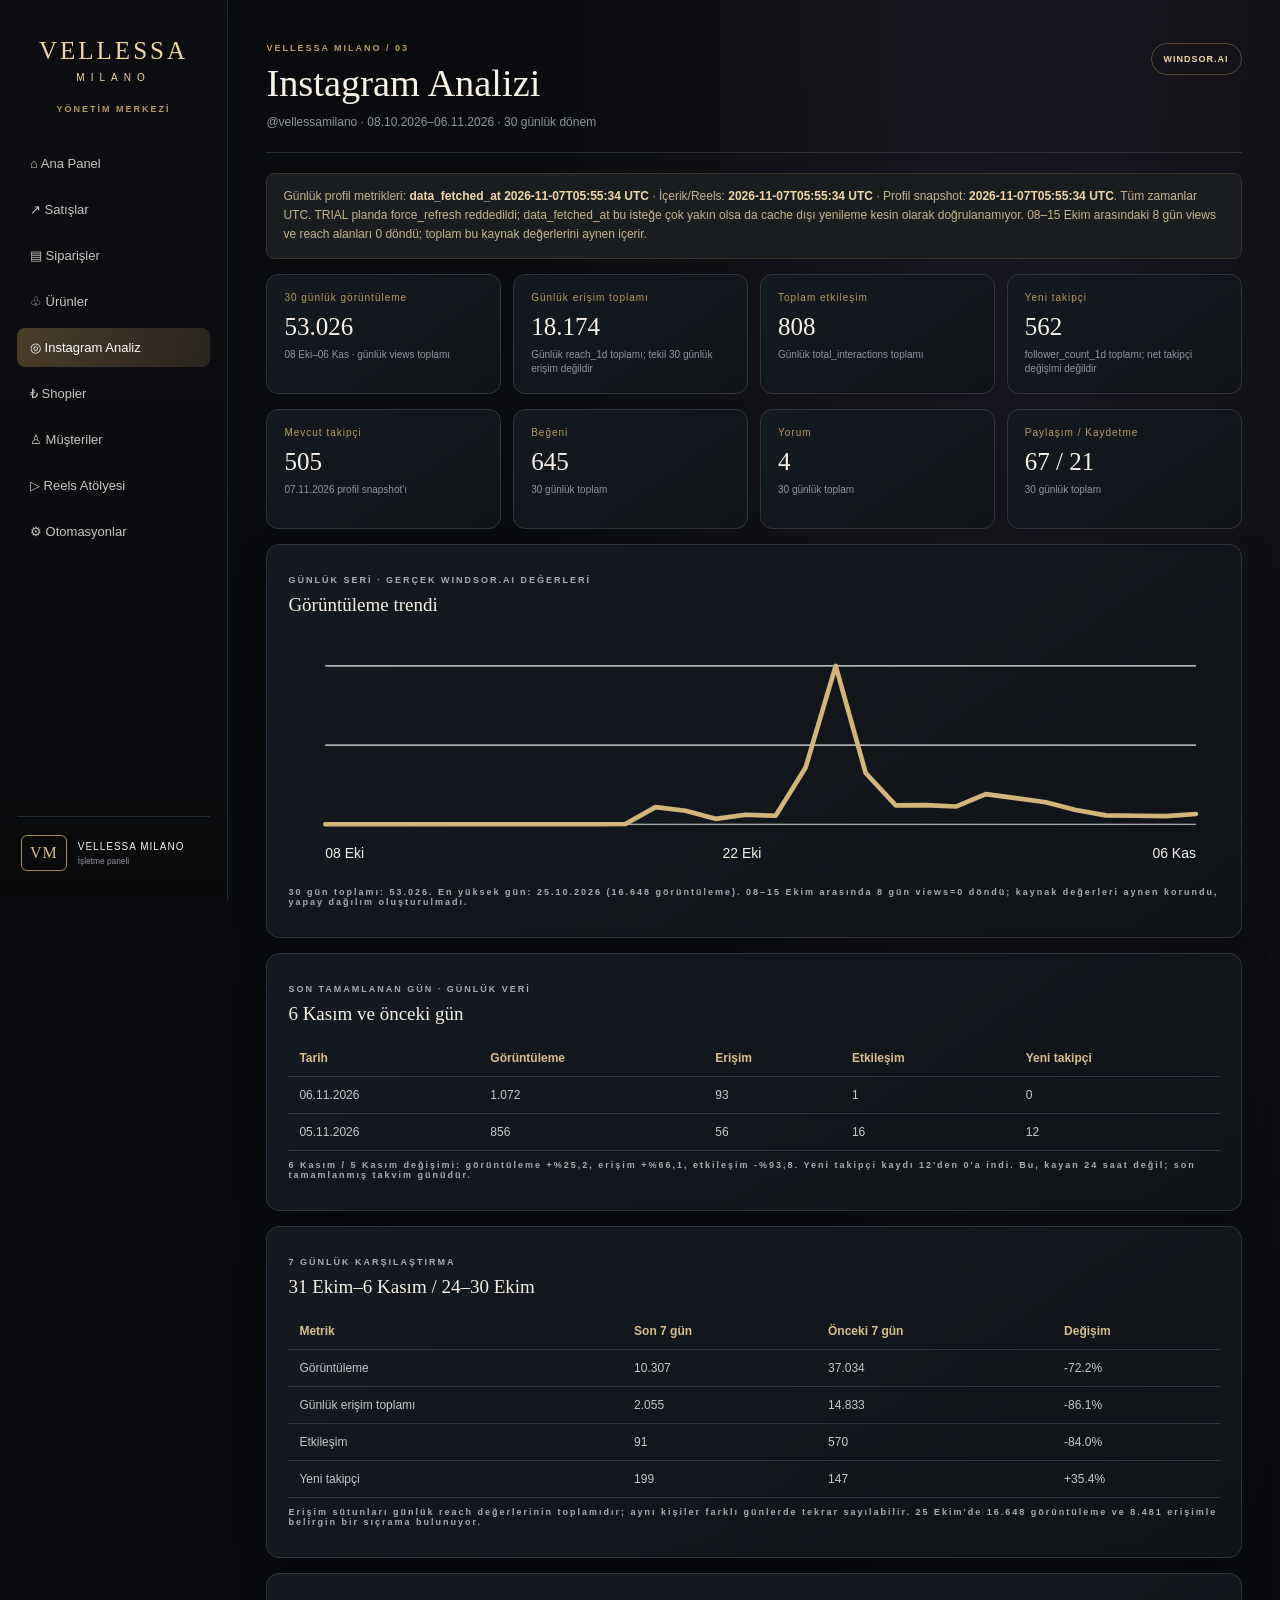
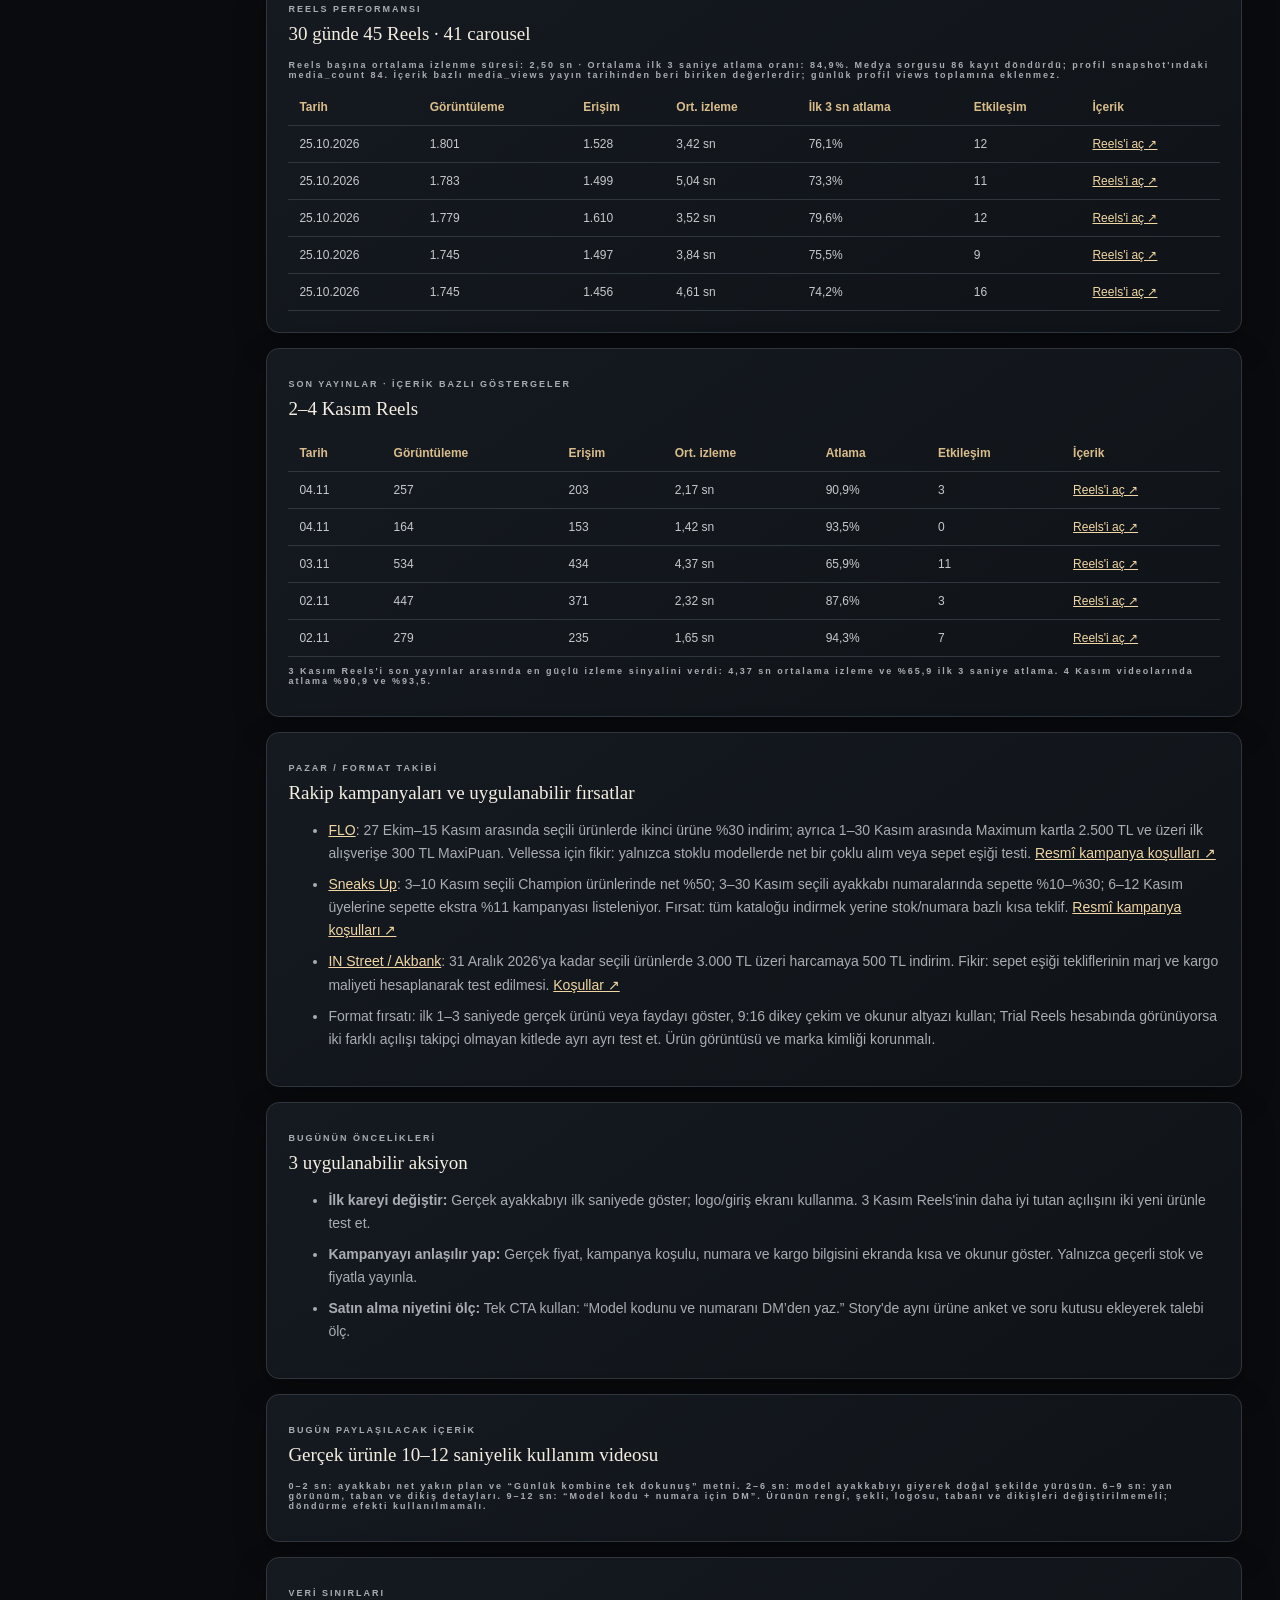
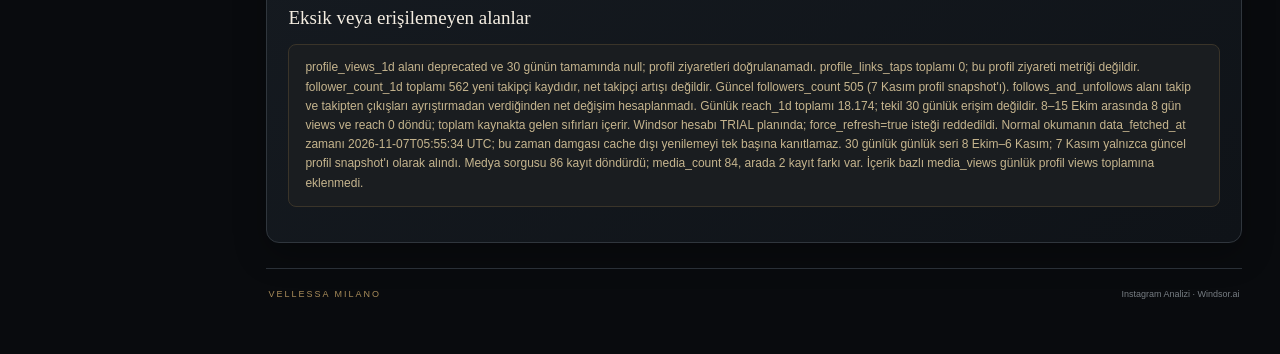
==== commit f7204906: "Düzelt güncel takipçi snapshot tarihini 7 Kasım olarak işaretle" ====
--- a/analytics.html
+++ b/analytics.html
@@ -12,7 +12,7 @@
 <article><label>Yeni takipçi</label><strong>562</strong><small>follower_count_1d toplamı; net takipçi değişimi değildir</small></article>
 </section>
 <section class="stats second">
-<article><label>Mevcut takipçi</label><strong>505</strong><small>06.11.2026 profil snapshot'ı</small></article>
+<article><label>Mevcut takipçi</label><strong>505</strong><small>07.11.2026 profil snapshot'ı</small></article>
 <article><label>Beğeni</label><strong>645</strong><small>30 günlük toplam</small></article>
 <article><label>Yorum</label><strong>4</strong><small>30 günlük toplam</small></article>
 <article><label>Paylaşım / Kaydetme</label><strong>67 / 21</strong><small>30 günlük toplam</small></article>
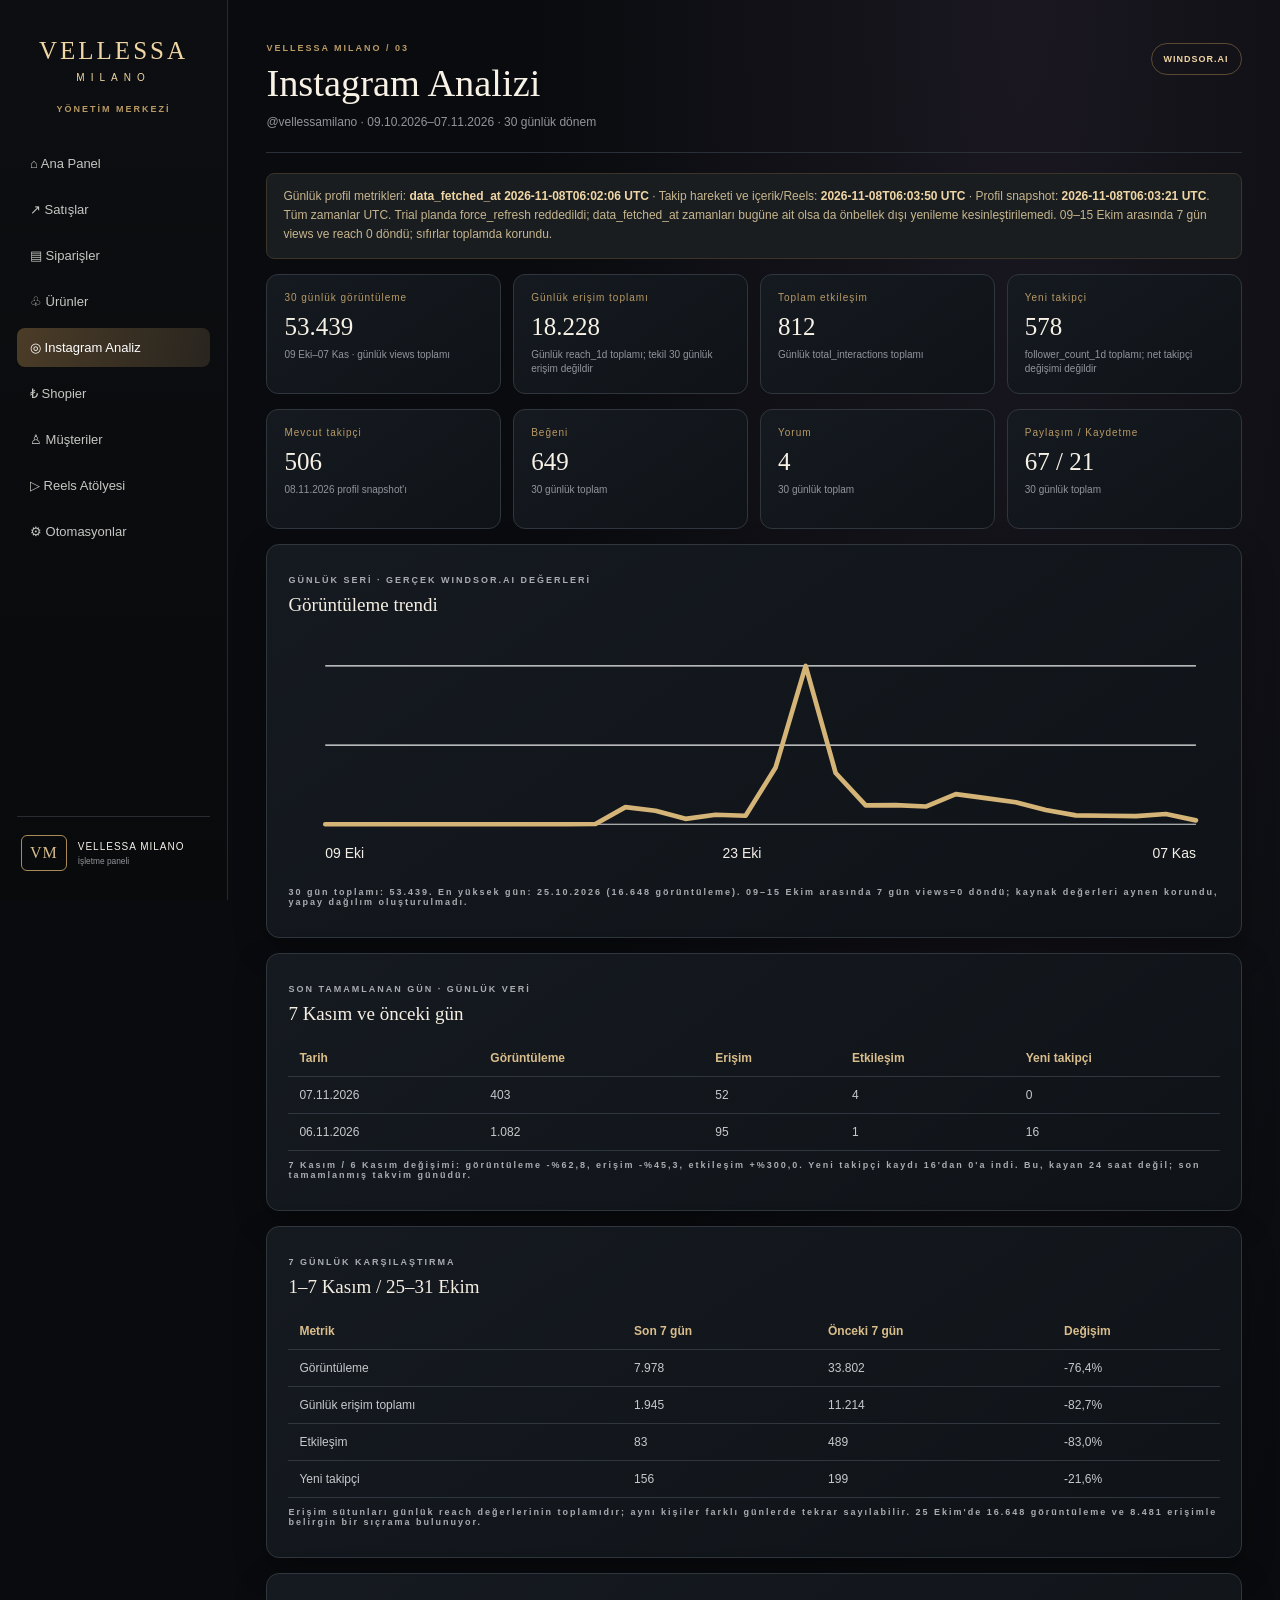
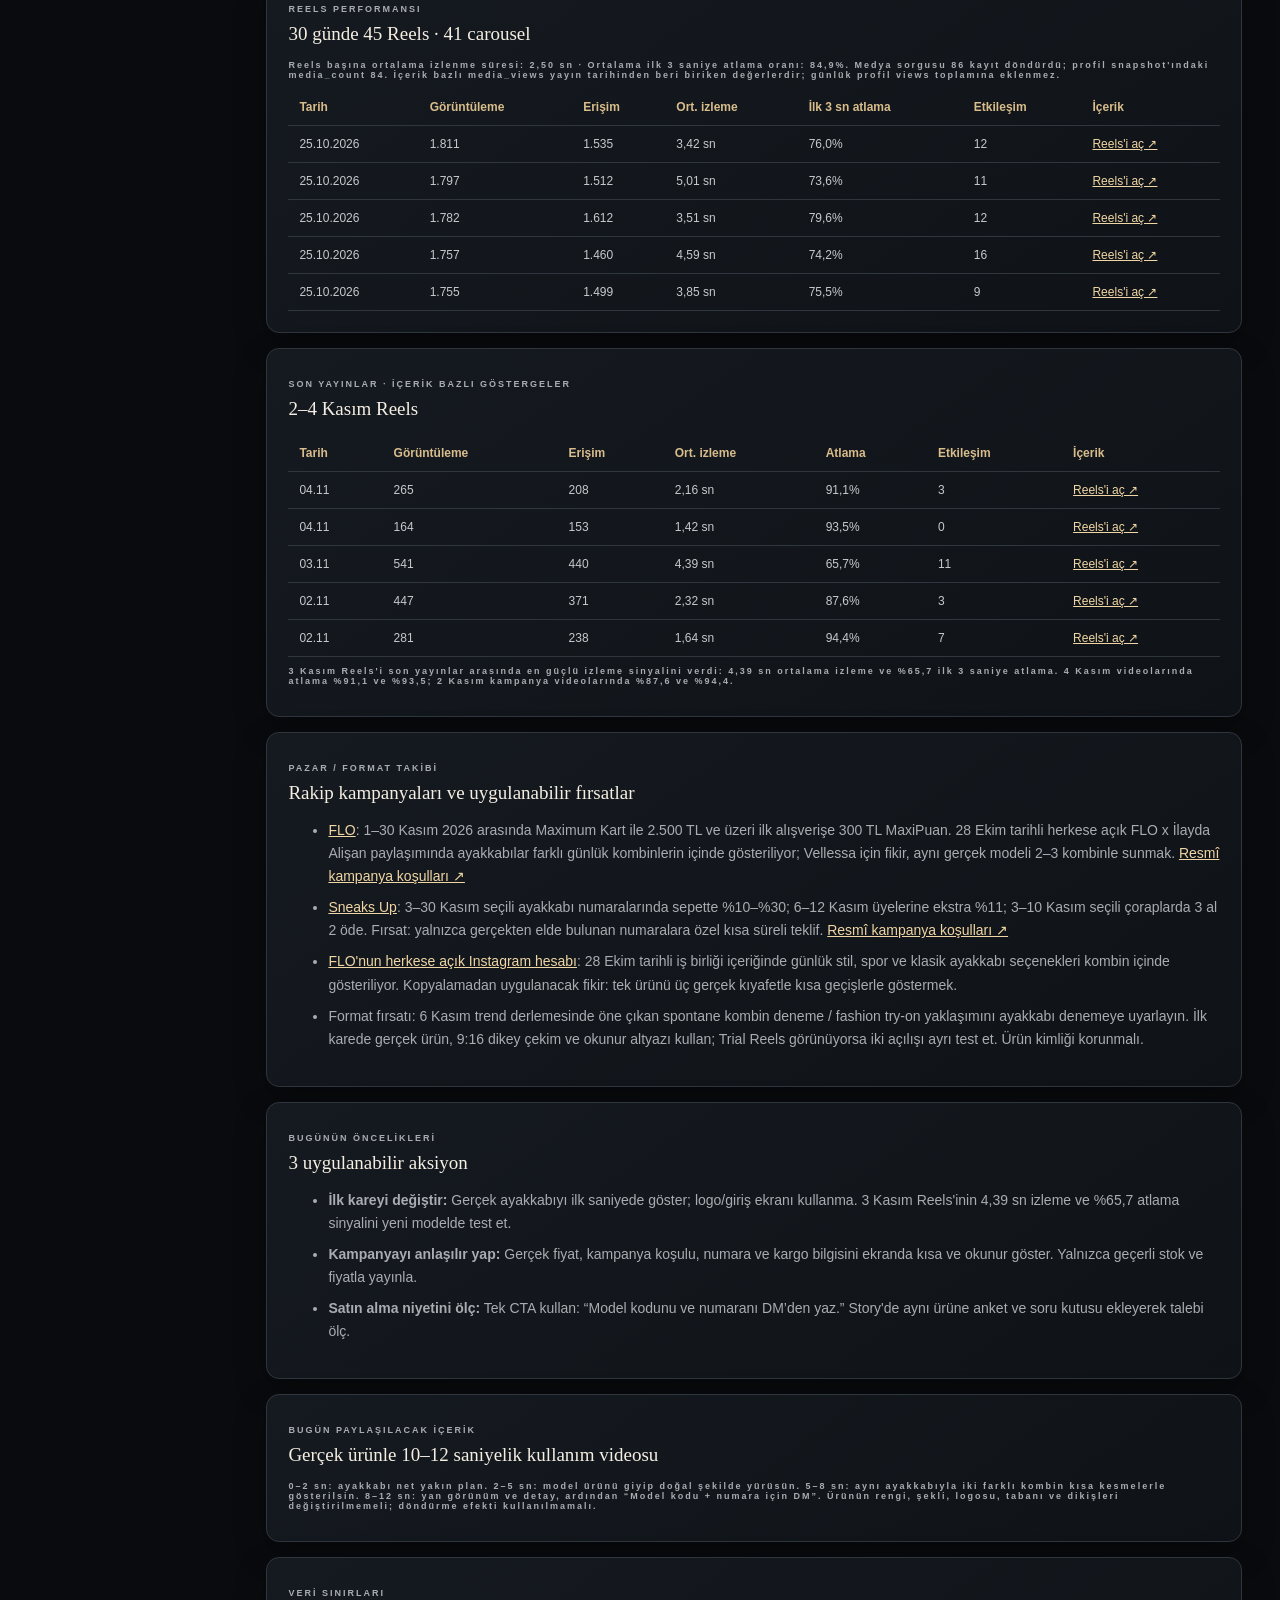
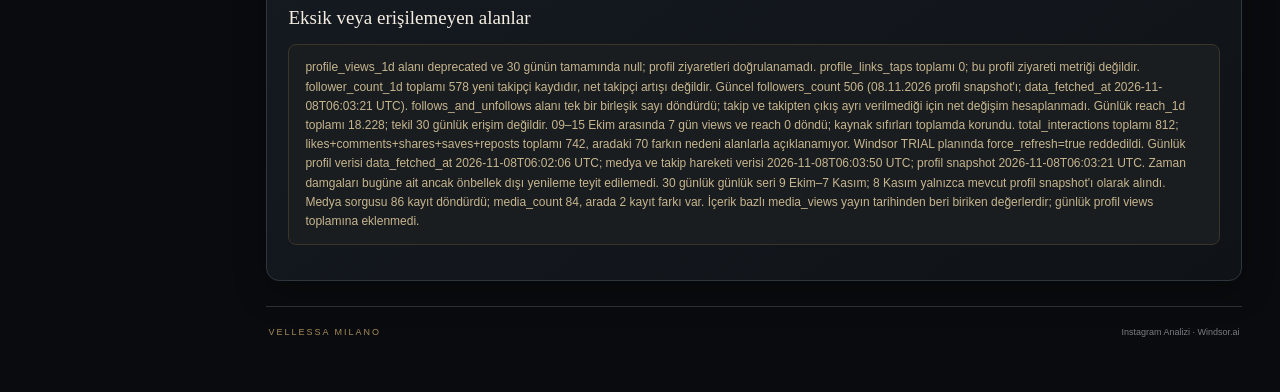
==== commit db3de71a: "Instagram analizini 9 Ekim–7 Kasım verileriyle düzelt" ====
--- a/analytics.html
+++ b/analytics.html
@@ -3,66 +3,66 @@
 <body>
 <aside class="sidebar"><div class="brand">VELLESSA<span>MILANO</span></div><div class="side-label">YÖNETİM MERKEZİ</div><nav><a href="index.html">⌂ Ana Panel</a><a href="index.html#sales">↗ Satışlar</a><a href="index.html#orders">▤ Siparişler</a><a href="index.html#products">♧ Ürünler</a><a class="active" href="analytics.html">◎ Instagram Analiz</a><a href="index.html#shopier">₺ Shopier</a><a href="musteri-takip.html">♙ Müşteriler</a><a href="reels.html">▷ Reels Atölyesi</a><a href="automation.html">⚙ Otomasyonlar</a></nav><div class="sidebar-bottom"><div class="mini-mark">VM</div><span>VELLESSA MILANO<small>İşletme paneli</small></span></div></aside>
 <main class="main">
-<header><div><p>VELLESSA MILANO / 03</p><h1>Instagram Analizi</h1><span>@vellessamilano · 08.10.2026–06.11.2026 · 30 günlük dönem</span></div><b>WINDSOR.AI</b></header>
-<div class="snapshot">Günlük profil metrikleri: <strong>data_fetched_at 2026-11-07T05:55:34 UTC</strong> · İçerik/Reels: <strong>2026-11-07T05:55:34 UTC</strong> · Profil snapshot: <strong>2026-11-07T05:55:34 UTC</strong>. Tüm zamanlar UTC. TRIAL planda force_refresh reddedildi; data_fetched_at bu isteğe çok yakın olsa da cache dışı yenileme kesin olarak doğrulanamıyor. 08–15 Ekim arasındaki 8 gün views ve reach alanları 0 döndü; toplam bu kaynak değerlerini aynen içerir.</div>
+<header><div><p>VELLESSA MILANO / 03</p><h1>Instagram Analizi</h1><span>@vellessamilano · 09.10.2026–07.11.2026 · 30 günlük dönem</span></div><b>WINDSOR.AI</b></header>
+<div class="snapshot">Günlük profil metrikleri: <strong>data_fetched_at 2026-11-08T06:02:06 UTC</strong> · Takip hareketi ve içerik/Reels: <strong>2026-11-08T06:03:50 UTC</strong> · Profil snapshot: <strong>2026-11-08T06:03:21 UTC</strong>. Tüm zamanlar UTC. Trial planda force_refresh reddedildi; data_fetched_at zamanları bugüne ait olsa da önbellek dışı yenileme kesinleştirilemedi. 09–15 Ekim arasında 7 gün views ve reach 0 döndü; sıfırlar toplamda korundu.</div>
 <section class="stats">
-<article><label>30 günlük görüntüleme</label><strong>53.026</strong><small>08 Eki–06 Kas · günlük views toplamı</small></article>
-<article><label>Günlük erişim toplamı</label><strong>18.174</strong><small>Günlük reach_1d toplamı; tekil 30 günlük erişim değildir</small></article>
-<article><label>Toplam etkileşim</label><strong>808</strong><small>Günlük total_interactions toplamı</small></article>
-<article><label>Yeni takipçi</label><strong>562</strong><small>follower_count_1d toplamı; net takipçi değişimi değildir</small></article>
+<article><label>30 günlük görüntüleme</label><strong>53.439</strong><small>09 Eki–07 Kas · günlük views toplamı</small></article>
+<article><label>Günlük erişim toplamı</label><strong>18.228</strong><small>Günlük reach_1d toplamı; tekil 30 günlük erişim değildir</small></article>
+<article><label>Toplam etkileşim</label><strong>812</strong><small>Günlük total_interactions toplamı</small></article>
+<article><label>Yeni takipçi</label><strong>578</strong><small>follower_count_1d toplamı; net takipçi değişimi değildir</small></article>
 </section>
 <section class="stats second">
-<article><label>Mevcut takipçi</label><strong>505</strong><small>07.11.2026 profil snapshot'ı</small></article>
-<article><label>Beğeni</label><strong>645</strong><small>30 günlük toplam</small></article>
+<article><label>Mevcut takipçi</label><strong>506</strong><small>08.11.2026 profil snapshot'ı</small></article>
+<article><label>Beğeni</label><strong>649</strong><small>30 günlük toplam</small></article>
 <article><label>Yorum</label><strong>4</strong><small>30 günlük toplam</small></article>
 <article><label>Paylaşım / Kaydetme</label><strong>67 / 21</strong><small>30 günlük toplam</small></article>
 </section>
 <section class="panel"><p>GÜNLÜK SERİ · GERÇEK WINDSOR.AI DEĞERLERİ</p><h2>Görüntüleme trendi</h2>
-<div style="width:100%;overflow:hidden"><svg viewBox="0 0 800 210" role="img" aria-label="7 Ekim ile 5 Kasım arasındaki günlük Instagram görüntülemeleri" style="width:100%;height:auto"><line x1="32" y1="166" x2="780" y2="166" stroke="#d8d8d8"/><line x1="32" y1="98" x2="780" y2="98" stroke="#ececec"/><line x1="32" y1="30" x2="780" y2="30" stroke="#ececec"/><polyline points="32.0,166.0 57.8,166.0 83.6,166.0 109.4,166.0 135.2,166.0 161.0,166.0 186.8,166.0 212.6,166.0 238.3,166.0 264.1,166.0 289.9,165.8 315.7,151.3 341.5,154.4 367.3,161.4 393.1,157.9 418.9,158.7 444.7,117.2 470.5,30.0 496.3,122.0 522.1,149.8 547.9,149.6 573.7,150.8 599.4,140.1 625.2,143.6 651.0,147.1 676.8,153.8 702.6,158.4 728.4,158.7 754.2,159.0 780.0,157.2" fill="none" stroke="#d5b477" stroke-width="4" stroke-linecap="round" stroke-linejoin="round"/><text x="32" y="195" font-size="12" fill="currentColor">08 Eki</text><text x="390" y="195" font-size="12" text-anchor="middle" fill="currentColor">22 Eki</text><text x="780" y="195" font-size="12" text-anchor="end" fill="currentColor">06 Kas</text></svg></div>
-<p>30 gün toplamı: <b>53.026</b>. En yüksek gün: 25.10.2026 (16.648 görüntüleme). 08–15 Ekim arasında 8 gün views=0 döndü; kaynak değerleri aynen korundu, yapay dağılım oluşturulmadı.</p></section>
-<section class="panel"><p>SON TAMAMLANAN GÜN · GÜNLÜK VERİ</p><h2>6 Kasım ve önceki gün</h2>
+<div style="width:100%;overflow:hidden"><svg viewBox="0 0 800 210" role="img" aria-label="9 Ekim ile 7 Kasım arasındaki günlük Instagram görüntülemeleri" style="width:100%;height:auto"><line x1="32" y1="166" x2="780" y2="166" stroke="#d8d8d8"/><line x1="32" y1="98" x2="780" y2="98" stroke="#ececec"/><line x1="32" y1="30" x2="780" y2="30" stroke="#ececec"/><polyline points="32.0,166.0 57.8,166.0 83.6,166.0 109.4,166.0 135.2,166.0 161.0,166.0 186.8,166.0 212.6,166.0 238.3,166.0 264.1,165.8 289.9,151.3 315.7,154.4 341.5,161.4 367.3,157.9 393.1,158.7 418.9,117.2 444.7,30.0 470.5,122.0 496.3,149.8 522.1,149.6 547.9,150.8 573.7,140.1 599.4,143.6 625.2,147.1 651.0,153.8 676.8,158.4 702.6,158.7 728.4,159.0 754.2,157.2 780.0,162.7" fill="none" stroke="#d5b477" stroke-width="4" stroke-linecap="round" stroke-linejoin="round"/><text x="32" y="195" font-size="12" fill="currentColor">09 Eki</text><text x="390" y="195" font-size="12" text-anchor="middle" fill="currentColor">23 Eki</text><text x="780" y="195" font-size="12" text-anchor="end" fill="currentColor">07 Kas</text></svg></div>
+<p>30 gün toplamı: <b>53.439</b>. En yüksek gün: 25.10.2026 (16.648 görüntüleme). 09–15 Ekim arasında 7 gün views=0 döndü; kaynak değerleri aynen korundu, yapay dağılım oluşturulmadı.</p></section>
+<section class="panel"><p>SON TAMAMLANAN GÜN · GÜNLÜK VERİ</p><h2>7 Kasım ve önceki gün</h2>
 <div class="table-wrap"><table><thead><tr><th>Tarih</th><th>Görüntüleme</th><th>Erişim</th><th>Etkileşim</th><th>Yeni takipçi</th></tr></thead><tbody>
-<tr><td>06.11.2026</td><td>1.072</td><td>93</td><td>1</td><td>0</td></tr><tr><td>05.11.2026</td><td>856</td><td>56</td><td>16</td><td>12</td></tr>
+<tr><td>07.11.2026</td><td>403</td><td>52</td><td>4</td><td>0</td></tr><tr><td>06.11.2026</td><td>1.082</td><td>95</td><td>1</td><td>16</td></tr>
 </tbody></table></div>
-<p>6 Kasım / 5 Kasım değişimi: görüntüleme +%25,2, erişim +%66,1, etkileşim -%93,8. Yeni takipçi kaydı 12'den 0'a indi. Bu, kayan 24 saat değil; son tamamlanmış takvim günüdür.</p></section>
-<section class="panel"><p>7 GÜNLÜK KARŞILAŞTIRMA</p><h2>31 Ekim–6 Kasım / 24–30 Ekim</h2>
+<p>7 Kasım / 6 Kasım değişimi: görüntüleme -%62,8, erişim -%45,3, etkileşim +%300,0. Yeni takipçi kaydı 16'dan 0'a indi. Bu, kayan 24 saat değil; son tamamlanmış takvim günüdür.</p></section>
+<section class="panel"><p>7 GÜNLÜK KARŞILAŞTIRMA</p><h2>1–7 Kasım / 25–31 Ekim</h2>
 <div class="table-wrap"><table><thead><tr><th>Metrik</th><th>Son 7 gün</th><th>Önceki 7 gün</th><th>Değişim</th></tr></thead><tbody>
-<tr><td>Görüntüleme</td><td>10.307</td><td>37.034</td><td>-72.2%</td></tr>
-<tr><td>Günlük erişim toplamı</td><td>2.055</td><td>14.833</td><td>-86.1%</td></tr>
-<tr><td>Etkileşim</td><td>91</td><td>570</td><td>-84.0%</td></tr>
-<tr><td>Yeni takipçi</td><td>199</td><td>147</td><td>+35.4%</td></tr>
+<tr><td>Görüntüleme</td><td>7.978</td><td>33.802</td><td>-76,4%</td></tr>
+<tr><td>Günlük erişim toplamı</td><td>1.945</td><td>11.214</td><td>-82,7%</td></tr>
+<tr><td>Etkileşim</td><td>83</td><td>489</td><td>-83,0%</td></tr>
+<tr><td>Yeni takipçi</td><td>156</td><td>199</td><td>-21,6%</td></tr>
 </tbody></table></div>
 <p>Erişim sütunları günlük reach değerlerinin toplamıdır; aynı kişiler farklı günlerde tekrar sayılabilir. 25 Ekim'de 16.648 görüntüleme ve 8.481 erişimle belirgin bir sıçrama bulunuyor.</p></section>
 <section class="panel"><p>REELS PERFORMANSI</p><h2>30 günde 45 Reels · 41 carousel</h2>
 <p>Reels başına ortalama izlenme süresi: <b>2,50 sn</b> · Ortalama ilk 3 saniye atlama oranı: <b>84,9%</b>. Medya sorgusu 86 kayıt döndürdü; profil snapshot'ındaki media_count 84. İçerik bazlı media_views yayın tarihinden beri biriken değerlerdir; günlük profil views toplamına eklenmez.</p>
 <div class="table-wrap"><table><thead><tr><th>Tarih</th><th>Görüntüleme</th><th>Erişim</th><th>Ort. izleme</th><th>İlk 3 sn atlama</th><th>Etkileşim</th><th>İçerik</th></tr></thead><tbody>
-<tr><td>25.10.2026</td><td>1.801</td><td>1.528</td><td>3,42 sn</td><td>76,1%</td><td>12</td><td><a href="https://www.instagram.com/reel/De5ZVEMoabt/" target="_blank" rel="noopener">Reels'i aç ↗</a></td></tr>
-<tr><td>25.10.2026</td><td>1.783</td><td>1.499</td><td>5,04 sn</td><td>73,3%</td><td>11</td><td><a href="https://www.instagram.com/reel/De5YOJdIXG0/" target="_blank" rel="noopener">Reels'i aç ↗</a></td></tr>
-<tr><td>25.10.2026</td><td>1.779</td><td>1.610</td><td>3,52 sn</td><td>79,6%</td><td>12</td><td><a href="https://www.instagram.com/reel/De5ZMG4IvgL/" target="_blank" rel="noopener">Reels'i aç ↗</a></td></tr>
-<tr><td>25.10.2026</td><td>1.745</td><td>1.497</td><td>3,84 sn</td><td>75,5%</td><td>9</td><td><a href="https://www.instagram.com/reel/De5YxZ7ISx1/" target="_blank" rel="noopener">Reels'i aç ↗</a></td></tr>
-<tr><td>25.10.2026</td><td>1.745</td><td>1.456</td><td>4,61 sn</td><td>74,2%</td><td>16</td><td><a href="https://www.instagram.com/reel/De5YXHeoEPn/" target="_blank" rel="noopener">Reels'i aç ↗</a></td></tr>
+<tr><td>25.10.2026</td><td>1.811</td><td>1.535</td><td>3,42 sn</td><td>76,0%</td><td>12</td><td><a href="https://www.instagram.com/reel/De5ZVEMoabt/" target="_blank" rel="noopener">Reels'i aç ↗</a></td></tr>
+<tr><td>25.10.2026</td><td>1.797</td><td>1.512</td><td>5,01 sn</td><td>73,6%</td><td>11</td><td><a href="https://www.instagram.com/reel/De5YOJdIXG0/" target="_blank" rel="noopener">Reels'i aç ↗</a></td></tr>
+<tr><td>25.10.2026</td><td>1.782</td><td>1.612</td><td>3,51 sn</td><td>79,6%</td><td>12</td><td><a href="https://www.instagram.com/reel/De5ZMG4IvgL/" target="_blank" rel="noopener">Reels'i aç ↗</a></td></tr>
+<tr><td>25.10.2026</td><td>1.757</td><td>1.460</td><td>4,59 sn</td><td>74,2%</td><td>16</td><td><a href="https://www.instagram.com/reel/De5YXHeoEPn/" target="_blank" rel="noopener">Reels'i aç ↗</a></td></tr>
+<tr><td>25.10.2026</td><td>1.755</td><td>1.499</td><td>3,85 sn</td><td>75,5%</td><td>9</td><td><a href="https://www.instagram.com/reel/De5YxZ7ISx1/" target="_blank" rel="noopener">Reels'i aç ↗</a></td></tr>
 </tbody></table></div></section>
 <section class="panel"><p>SON YAYINLAR · İÇERİK BAZLI GÖSTERGELER</p><h2>2–4 Kasım Reels</h2>
 <div class="table-wrap"><table><thead><tr><th>Tarih</th><th>Görüntüleme</th><th>Erişim</th><th>Ort. izleme</th><th>Atlama</th><th>Etkileşim</th><th>İçerik</th></tr></thead><tbody>
-<tr><td>04.11</td><td>257</td><td>203</td><td>2,17 sn</td><td>90,9%</td><td>3</td><td><a href="https://www.instagram.com/reel/DfUorJwo5z_/" target="_blank" rel="noopener">Reels'i aç ↗</a></td></tr>
+<tr><td>04.11</td><td>265</td><td>208</td><td>2,16 sn</td><td>91,1%</td><td>3</td><td><a href="https://www.instagram.com/reel/DfUorJwo5z_/" target="_blank" rel="noopener">Reels'i aç ↗</a></td></tr>
 <tr><td>04.11</td><td>164</td><td>153</td><td>1,42 sn</td><td>93,5%</td><td>0</td><td><a href="https://www.instagram.com/reel/DfUopm1ohX6/" target="_blank" rel="noopener">Reels'i aç ↗</a></td></tr>
-<tr><td>03.11</td><td>534</td><td>434</td><td>4,37 sn</td><td>65,9%</td><td>11</td><td><a href="https://www.instagram.com/reel/DfRL589odr_/" target="_blank" rel="noopener">Reels'i aç ↗</a></td></tr>
+<tr><td>03.11</td><td>541</td><td>440</td><td>4,39 sn</td><td>65,7%</td><td>11</td><td><a href="https://www.instagram.com/reel/DfRL589odr_/" target="_blank" rel="noopener">Reels'i aç ↗</a></td></tr>
 <tr><td>02.11</td><td>447</td><td>371</td><td>2,32 sn</td><td>87,6%</td><td>3</td><td><a href="https://www.instagram.com/reel/DfOBxP_oVPX/" target="_blank" rel="noopener">Reels'i aç ↗</a></td></tr>
-<tr><td>02.11</td><td>279</td><td>235</td><td>1,65 sn</td><td>94,3%</td><td>7</td><td><a href="https://www.instagram.com/reel/DfPNzPvIh9g/" target="_blank" rel="noopener">Reels'i aç ↗</a></td></tr>
+<tr><td>02.11</td><td>281</td><td>238</td><td>1,64 sn</td><td>94,4%</td><td>7</td><td><a href="https://www.instagram.com/reel/DfPNzPvIh9g/" target="_blank" rel="noopener">Reels'i aç ↗</a></td></tr>
 </tbody></table></div>
-<p>3 Kasım Reels'i son yayınlar arasında en güçlü izleme sinyalini verdi: 4,37 sn ortalama izleme ve %65,9 ilk 3 saniye atlama. 4 Kasım videolarında atlama %90,9 ve %93,5.</p></section>
+<p>3 Kasım Reels'i son yayınlar arasında en güçlü izleme sinyalini verdi: 4,39 sn ortalama izleme ve %65,7 ilk 3 saniye atlama. 4 Kasım videolarında atlama %91,1 ve %93,5; 2 Kasım kampanya videolarında %87,6 ve %94,4.</p></section>
 <section class="panel"><p>PAZAR / FORMAT TAKİBİ</p><h2>Rakip kampanyaları ve uygulanabilir fırsatlar</h2>
 <ul>
-<li><a href="https://www.flo.com.tr/kampanyalar" target="_blank" rel="noopener">FLO</a>: 27 Ekim–15 Kasım arasında seçili ürünlerde ikinci ürüne %30 indirim; ayrıca 1–30 Kasım arasında Maximum kartla 2.500 TL ve üzeri ilk alışverişe 300 TL MaxiPuan. Vellessa için fikir: yalnızca stoklu modellerde net bir çoklu alım veya sepet eşiği testi. <a href="https://www.flo.com.tr/kampanyalar" target="_blank" rel="noopener">Resmî kampanya koşulları ↗</a></li>
-<li><a href="https://www.sneaksup.com/kampanyalar" target="_blank" rel="noopener">Sneaks Up</a>: 3–10 Kasım seçili Champion ürünlerinde net %50; 3–30 Kasım seçili ayakkabı numaralarında sepette %10–%30; 6–12 Kasım üyelerine sepette ekstra %11 kampanyası listeleniyor. Fırsat: tüm kataloğu indirmek yerine stok/numara bazlı kısa teklif. <a href="https://www.sneaksup.com/kampanyalar" target="_blank" rel="noopener">Resmî kampanya koşulları ↗</a></li>
-<li><a href="https://www.akbank.com/kampanyalar/mobilin-akbanklisi-in-street" target="_blank" rel="noopener">IN Street / Akbank</a>: 31 Aralık 2026'ya kadar seçili ürünlerde 3.000 TL üzeri harcamaya 500 TL indirim. Fikir: sepet eşiği tekliflerinin marj ve kargo maliyeti hesaplanarak test edilmesi. <a href="https://www.akbank.com/kampanyalar/mobilin-akbanklisi-in-street" target="_blank" rel="noopener">Koşullar ↗</a></li>
-<li>Format fırsatı: ilk 1–3 saniyede gerçek ürünü veya faydayı göster, 9:16 dikey çekim ve okunur altyazı kullan; Trial Reels hesabında görünüyorsa iki farklı açılışı takipçi olmayan kitlede ayrı ayrı test et. Ürün görüntüsü ve marka kimliği korunmalı.</li>
+<li><a href="https://www.flo.com.tr/kampanyalar" target="_blank" rel="noopener">FLO</a>: 1–30 Kasım 2026 arasında Maximum Kart ile 2.500 TL ve üzeri ilk alışverişe 300 TL MaxiPuan. 28 Ekim tarihli herkese açık FLO x İlayda Alişan paylaşımında ayakkabılar farklı günlük kombinlerin içinde gösteriliyor; Vellessa için fikir, aynı gerçek modeli 2–3 kombinle sunmak. <a href="https://www.flo.com.tr/kampanyalar" target="_blank" rel="noopener">Resmî kampanya koşulları ↗</a></li>
+<li><a href="https://www.sneaksup.com/kampanyalar" target="_blank" rel="noopener">Sneaks Up</a>: 3–30 Kasım seçili ayakkabı numaralarında sepette %10–%30; 6–12 Kasım üyelerine ekstra %11; 3–10 Kasım seçili çoraplarda 3 al 2 öde. Fırsat: yalnızca gerçekten elde bulunan numaralara özel kısa süreli teklif. <a href="https://www.sneaksup.com/kampanyalar" target="_blank" rel="noopener">Resmî kampanya koşulları ↗</a></li>
+<li><a href="https://www.instagram.com/floayakkabi/" target="_blank" rel="noopener">FLO'nun herkese açık Instagram hesabı</a>: 28 Ekim tarihli iş birliği içeriğinde günlük stil, spor ve klasik ayakkabı seçenekleri kombin içinde gösteriliyor. Kopyalamadan uygulanacak fikir: tek ürünü üç gerçek kıyafetle kısa geçişlerle göstermek.</li>
+<li>Format fırsatı: 6 Kasım trend derlemesinde öne çıkan spontane kombin deneme / fashion try-on yaklaşımını ayakkabı denemeye uyarlayın. İlk karede gerçek ürün, 9:16 dikey çekim ve okunur altyazı kullan; Trial Reels görünüyorsa iki açılışı ayrı test et. Ürün kimliği korunmalı.</li>
 </ul></section>
 <section class="panel"><p>BUGÜNÜN ÖNCELİKLERİ</p><h2>3 uygulanabilir aksiyon</h2>
-<ul><li><b>İlk kareyi değiştir:</b> Gerçek ayakkabıyı ilk saniyede göster; logo/giriş ekranı kullanma. 3 Kasım Reels'inin daha iyi tutan açılışını iki yeni ürünle test et.</li><li><b>Kampanyayı anlaşılır yap:</b> Gerçek fiyat, kampanya koşulu, numara ve kargo bilgisini ekranda kısa ve okunur göster. Yalnızca geçerli stok ve fiyatla yayınla.</li><li><b>Satın alma niyetini ölç:</b> Tek CTA kullan: “Model kodunu ve numaranı DM’den yaz.” Story'de aynı ürüne anket ve soru kutusu ekleyerek talebi ölç.</li></ul>
+<ul><li><b>İlk kareyi değiştir:</b> Gerçek ayakkabıyı ilk saniyede göster; logo/giriş ekranı kullanma. 3 Kasım Reels'inin 4,39 sn izleme ve %65,7 atlama sinyalini yeni modelde test et.</li><li><b>Kampanyayı anlaşılır yap:</b> Gerçek fiyat, kampanya koşulu, numara ve kargo bilgisini ekranda kısa ve okunur göster. Yalnızca geçerli stok ve fiyatla yayınla.</li><li><b>Satın alma niyetini ölç:</b> Tek CTA kullan: “Model kodunu ve numaranı DM’den yaz.” Story'de aynı ürüne anket ve soru kutusu ekleyerek talebi ölç.</li></ul>
 </section>
 <section class="panel"><p>BUGÜN PAYLAŞILACAK İÇERİK</p><h2>Gerçek ürünle 10–12 saniyelik kullanım videosu</h2>
-<p>0–2 sn: ayakkabı net yakın plan ve “Günlük kombine tek dokunuş” metni. 2–6 sn: model ayakkabıyı giyerek doğal şekilde yürüsün. 6–9 sn: yan görünüm, taban ve dikiş detayları. 9–12 sn: “Model kodu + numara için DM”. Ürünün rengi, şekli, logosu, tabanı ve dikişleri değiştirilmemeli; döndürme efekti kullanılmamalı.</p></section>
+<p>0–2 sn: ayakkabı net yakın plan. 2–5 sn: model ürünü giyip doğal şekilde yürüsün. 5–8 sn: aynı ayakkabıyla iki farklı kombin kısa kesmelerle gösterilsin. 8–12 sn: yan görünüm ve detay, ardından “Model kodu + numara için DM”. Ürünün rengi, şekli, logosu, tabanı ve dikişleri değiştirilmemeli; döndürme efekti kullanılmamalı.</p></section>
 <section class="panel"><p>VERİ SINIRLARI</p><h2>Eksik veya erişilemeyen alanlar</h2>
-<div class="notice">profile_views_1d alanı deprecated ve 30 günün tamamında null; profil ziyaretleri doğrulanamadı. profile_links_taps toplamı 0; bu profil ziyareti metriği değildir. follower_count_1d toplamı 562 yeni takipçi kaydıdır, net takipçi artışı değildir. Güncel followers_count 505 (7 Kasım profil snapshot'ı). follows_and_unfollows alanı takip ve takipten çıkışları ayrıştırmadan verdiğinden net değişim hesaplanmadı. Günlük reach_1d toplamı 18.174; tekil 30 günlük erişim değildir. 8–15 Ekim arasında 8 gün views ve reach 0 döndü; toplam kaynakta gelen sıfırları içerir. Windsor hesabı TRIAL planında; force_refresh=true isteği reddedildi. Normal okumanın data_fetched_at zamanı 2026-11-07T05:55:34 UTC; bu zaman damgası cache dışı yenilemeyi tek başına kanıtlamaz. 30 günlük günlük seri 8 Ekim–6 Kasım; 7 Kasım yalnızca güncel profil snapshot'ı olarak alındı. Medya sorgusu 86 kayıt döndürdü; media_count 84, arada 2 kayıt farkı var. İçerik bazlı media_views günlük profil views toplamına eklenmedi.</div></section>
+<div class="notice">profile_views_1d alanı deprecated ve 30 günün tamamında null; profil ziyaretleri doğrulanamadı. profile_links_taps toplamı 0; bu profil ziyareti metriği değildir. follower_count_1d toplamı 578 yeni takipçi kaydıdır, net takipçi artışı değildir. Güncel followers_count 506 (08.11.2026 profil snapshot'ı; data_fetched_at 2026-11-08T06:03:21 UTC). follows_and_unfollows alanı tek bir birleşik sayı döndürdü; takip ve takipten çıkış ayrı verilmediği için net değişim hesaplanmadı. Günlük reach_1d toplamı 18.228; tekil 30 günlük erişim değildir. 09–15 Ekim arasında 7 gün views ve reach 0 döndü; kaynak sıfırları toplamda korundu. total_interactions toplamı 812; likes+comments+shares+saves+reposts toplamı 742, aradaki 70 farkın nedeni alanlarla açıklanamıyor. Windsor TRIAL planında force_refresh=true reddedildi. Günlük profil verisi data_fetched_at 2026-11-08T06:02:06 UTC; medya ve takip hareketi verisi 2026-11-08T06:03:50 UTC; profil snapshot 2026-11-08T06:03:21 UTC. Zaman damgaları bugüne ait ancak önbellek dışı yenileme teyit edilemedi. 30 günlük günlük seri 9 Ekim–7 Kasım; 8 Kasım yalnızca mevcut profil snapshot'ı olarak alındı. Medya sorgusu 86 kayıt döndürdü; media_count 84, arada 2 kayıt farkı var. İçerik bazlı media_views yayın tarihinden beri biriken değerlerdir; günlük profil views toplamına eklenmedi.</div></section>
 <footer>VELLESSA MILANO <span>Instagram Analizi · Windsor.ai</span></footer></main></body></html>
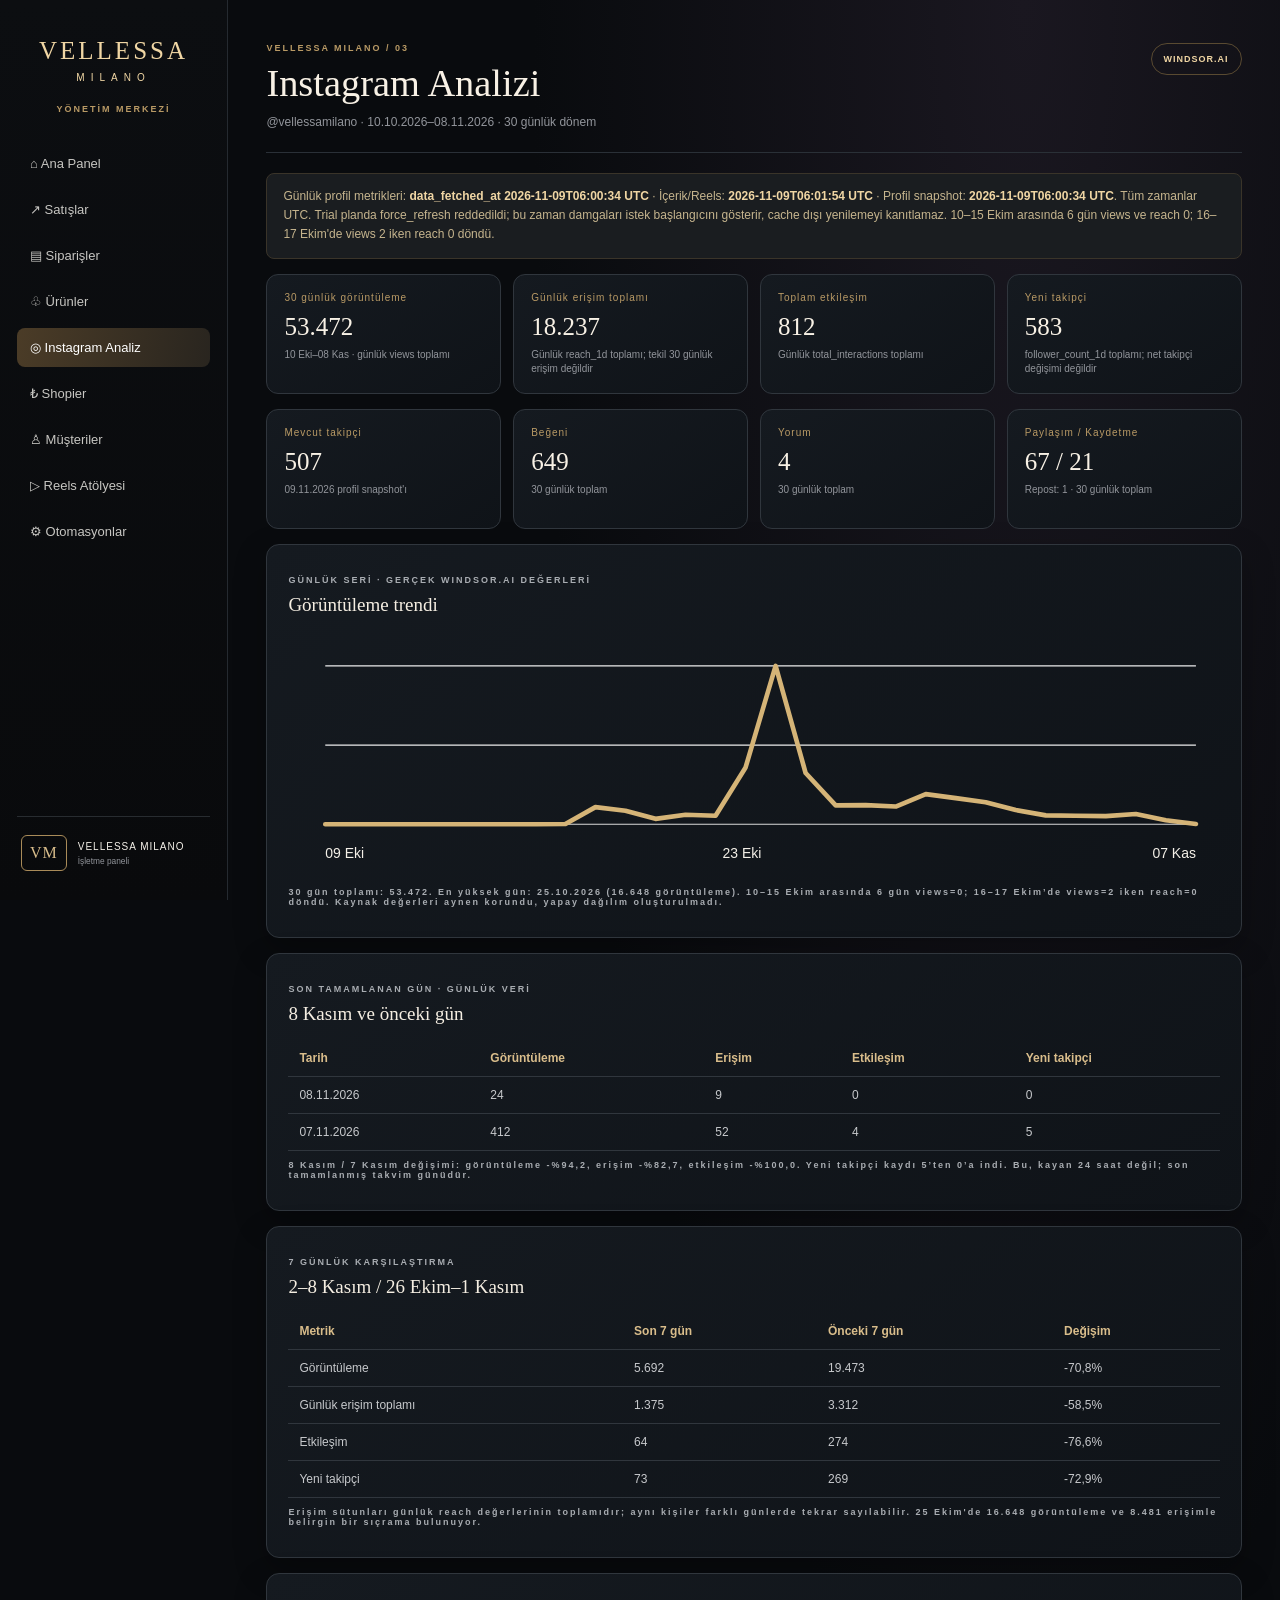
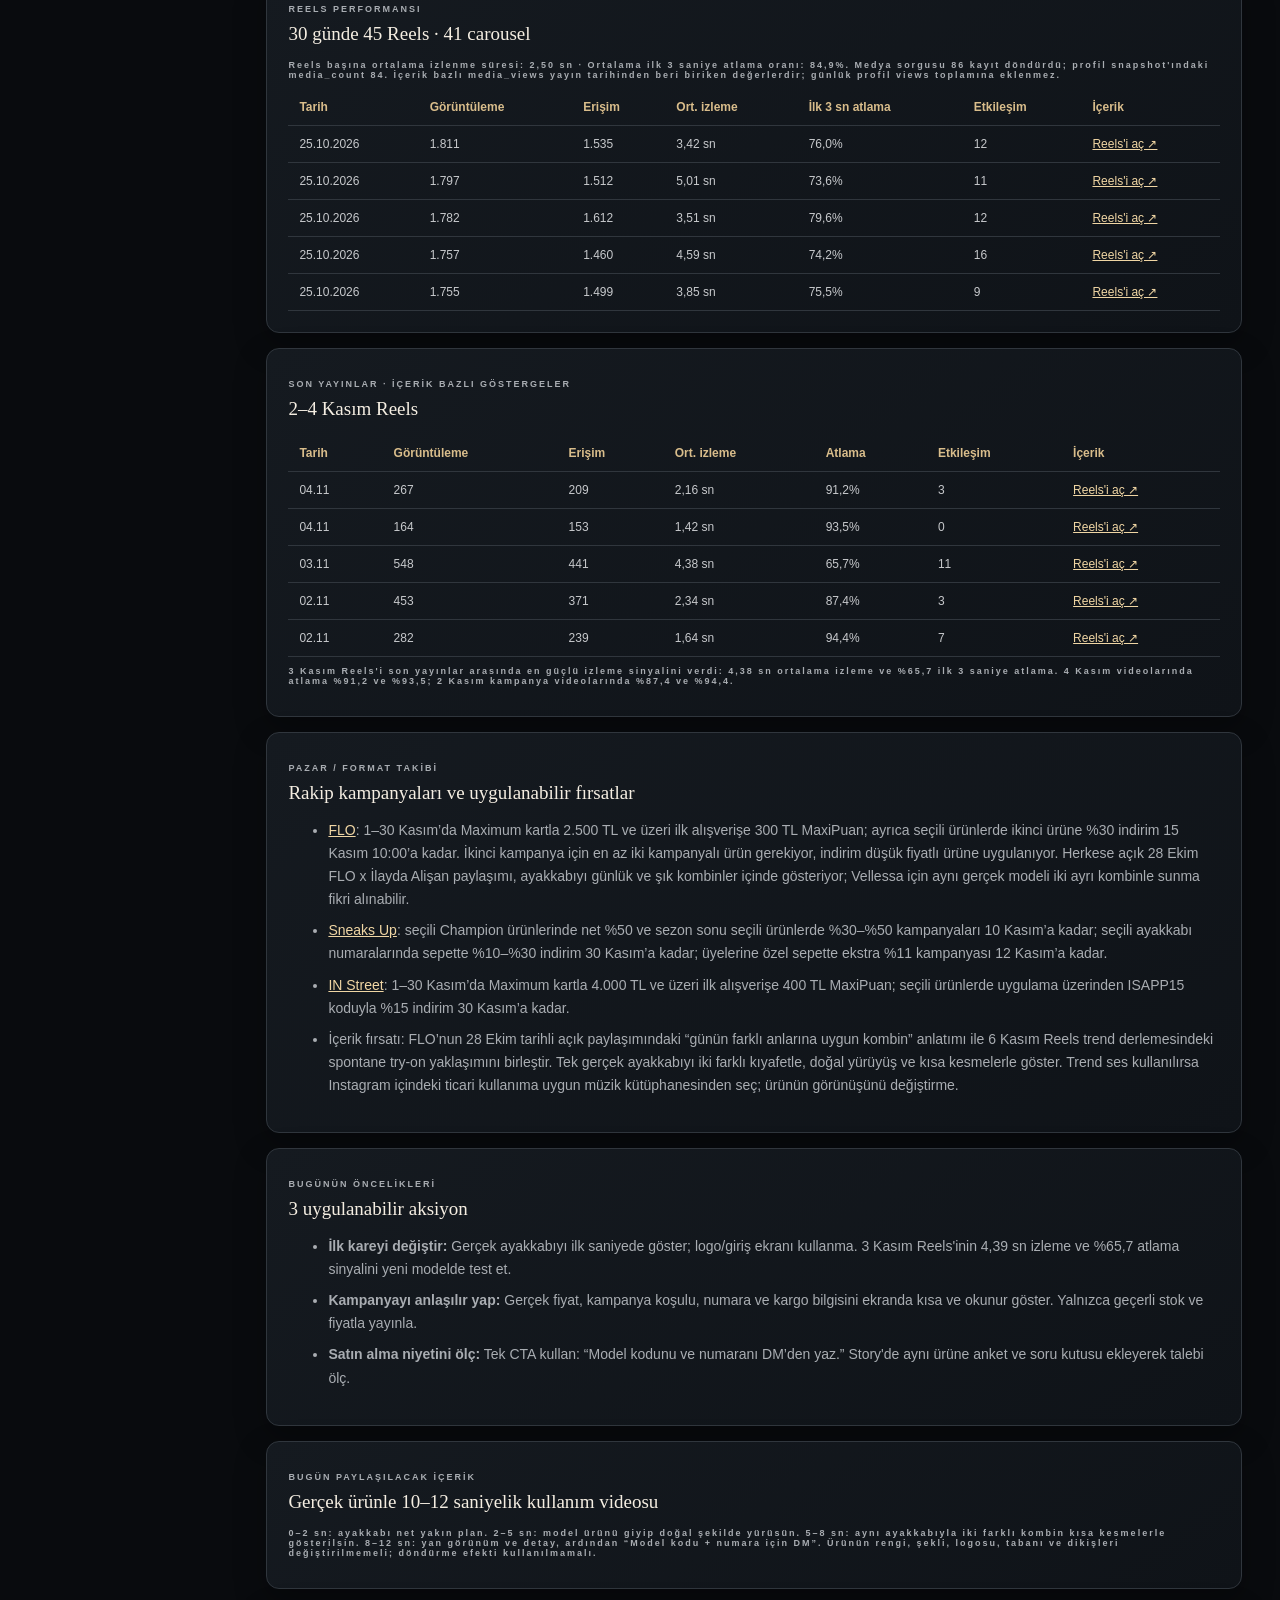
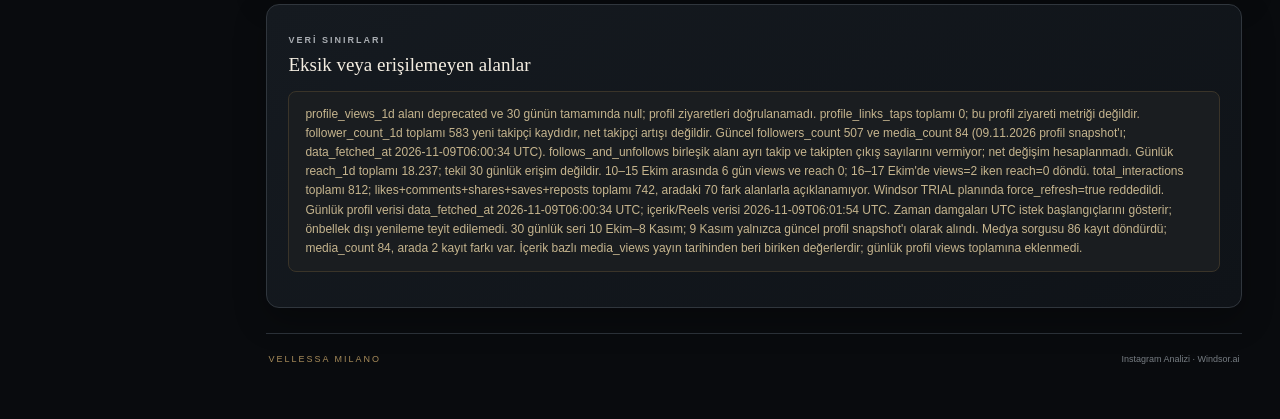
==== commit 99ad7724: "Update Instagram analytics for 9 Nov 2026" ====
--- a/analytics.html
+++ b/analytics.html
@@ -3,34 +3,33 @@
 <body>
 <aside class="sidebar"><div class="brand">VELLESSA<span>MILANO</span></div><div class="side-label">YÖNETİM MERKEZİ</div><nav><a href="index.html">⌂ Ana Panel</a><a href="index.html#sales">↗ Satışlar</a><a href="index.html#orders">▤ Siparişler</a><a href="index.html#products">♧ Ürünler</a><a class="active" href="analytics.html">◎ Instagram Analiz</a><a href="index.html#shopier">₺ Shopier</a><a href="musteri-takip.html">♙ Müşteriler</a><a href="reels.html">▷ Reels Atölyesi</a><a href="automation.html">⚙ Otomasyonlar</a></nav><div class="sidebar-bottom"><div class="mini-mark">VM</div><span>VELLESSA MILANO<small>İşletme paneli</small></span></div></aside>
 <main class="main">
-<header><div><p>VELLESSA MILANO / 03</p><h1>Instagram Analizi</h1><span>@vellessamilano · 09.10.2026–07.11.2026 · 30 günlük dönem</span></div><b>WINDSOR.AI</b></header>
-<div class="snapshot">Günlük profil metrikleri: <strong>data_fetched_at 2026-11-08T06:02:06 UTC</strong> · Takip hareketi ve içerik/Reels: <strong>2026-11-08T06:03:50 UTC</strong> · Profil snapshot: <strong>2026-11-08T06:03:21 UTC</strong>. Tüm zamanlar UTC. Trial planda force_refresh reddedildi; data_fetched_at zamanları bugüne ait olsa da önbellek dışı yenileme kesinleştirilemedi. 09–15 Ekim arasında 7 gün views ve reach 0 döndü; sıfırlar toplamda korundu.</div>
+<header><div><p>VELLESSA MILANO / 03</p><h1>Instagram Analizi</h1><span>@vellessamilano · 10.10.2026–08.11.2026 · 30 günlük dönem</span></div><b>WINDSOR.AI</b></header>
+<div class="snapshot">Günlük profil metrikleri: <strong>data_fetched_at 2026-11-09T06:00:34 UTC</strong> · İçerik/Reels: <strong>2026-11-09T06:01:54 UTC</strong> · Profil snapshot: <strong>2026-11-09T06:00:34 UTC</strong>. Tüm zamanlar UTC. Trial planda force_refresh reddedildi; bu zaman damgaları istek başlangıcını gösterir, cache dışı yenilemeyi kanıtlamaz. 10–15 Ekim arasında 6 gün views ve reach 0; 16–17 Ekim'de views 2 iken reach 0 döndü.</div>
 <section class="stats">
-<article><label>30 günlük görüntüleme</label><strong>53.439</strong><small>09 Eki–07 Kas · günlük views toplamı</small></article>
-<article><label>Günlük erişim toplamı</label><strong>18.228</strong><small>Günlük reach_1d toplamı; tekil 30 günlük erişim değildir</small></article>
+<article><label>30 günlük görüntüleme</label><strong>53.472</strong><small>10 Eki–08 Kas · günlük views toplamı</small></article>
+<article><label>Günlük erişim toplamı</label><strong>18.237</strong><small>Günlük reach_1d toplamı; tekil 30 günlük erişim değildir</small></article>
 <article><label>Toplam etkileşim</label><strong>812</strong><small>Günlük total_interactions toplamı</small></article>
-<article><label>Yeni takipçi</label><strong>578</strong><small>follower_count_1d toplamı; net takipçi değişimi değildir</small></article>
-</section>
-<section class="stats second">
-<article><label>Mevcut takipçi</label><strong>506</strong><small>08.11.2026 profil snapshot'ı</small></article>
+<article><label>Yeni takipçi</label><strong>583</strong><small>follower_count_1d toplamı; net takipçi değişimi değildir</small></article>
+</section><section class="stats second">
+<article><label>Mevcut takipçi</label><strong>507</strong><small>09.11.2026 profil snapshot'ı</small></article>
 <article><label>Beğeni</label><strong>649</strong><small>30 günlük toplam</small></article>
 <article><label>Yorum</label><strong>4</strong><small>30 günlük toplam</small></article>
-<article><label>Paylaşım / Kaydetme</label><strong>67 / 21</strong><small>30 günlük toplam</small></article>
+<article><label>Paylaşım / Kaydetme</label><strong>67 / 21</strong><small>Repost: 1 · 30 günlük toplam</small></article>
 </section>
 <section class="panel"><p>GÜNLÜK SERİ · GERÇEK WINDSOR.AI DEĞERLERİ</p><h2>Görüntüleme trendi</h2>
-<div style="width:100%;overflow:hidden"><svg viewBox="0 0 800 210" role="img" aria-label="9 Ekim ile 7 Kasım arasındaki günlük Instagram görüntülemeleri" style="width:100%;height:auto"><line x1="32" y1="166" x2="780" y2="166" stroke="#d8d8d8"/><line x1="32" y1="98" x2="780" y2="98" stroke="#ececec"/><line x1="32" y1="30" x2="780" y2="30" stroke="#ececec"/><polyline points="32.0,166.0 57.8,166.0 83.6,166.0 109.4,166.0 135.2,166.0 161.0,166.0 186.8,166.0 212.6,166.0 238.3,166.0 264.1,165.8 289.9,151.3 315.7,154.4 341.5,161.4 367.3,157.9 393.1,158.7 418.9,117.2 444.7,30.0 470.5,122.0 496.3,149.8 522.1,149.6 547.9,150.8 573.7,140.1 599.4,143.6 625.2,147.1 651.0,153.8 676.8,158.4 702.6,158.7 728.4,159.0 754.2,157.2 780.0,162.7" fill="none" stroke="#d5b477" stroke-width="4" stroke-linecap="round" stroke-linejoin="round"/><text x="32" y="195" font-size="12" fill="currentColor">09 Eki</text><text x="390" y="195" font-size="12" text-anchor="middle" fill="currentColor">23 Eki</text><text x="780" y="195" font-size="12" text-anchor="end" fill="currentColor">07 Kas</text></svg></div>
-<p>30 gün toplamı: <b>53.439</b>. En yüksek gün: 25.10.2026 (16.648 görüntüleme). 09–15 Ekim arasında 7 gün views=0 döndü; kaynak değerleri aynen korundu, yapay dağılım oluşturulmadı.</p></section>
-<section class="panel"><p>SON TAMAMLANAN GÜN · GÜNLÜK VERİ</p><h2>7 Kasım ve önceki gün</h2>
+<div style="width:100%;overflow:hidden"><svg viewBox="0 0 800 210" role="img" aria-label="9 Ekim ile 7 Kasım arasındaki günlük Instagram görüntülemeleri" style="width:100%;height:auto"><line x1="32" y1="166" x2="780" y2="166" stroke="#d8d8d8"/><line x1="32" y1="98" x2="780" y2="98" stroke="#ececec"/><line x1="32" y1="30" x2="780" y2="30" stroke="#ececec"/><polyline points="32.0,166.0 57.8,166.0 83.6,166.0 109.4,166.0 135.2,166.0 161.0,166.0 186.8,166.0 212.6,166.0 238.3,165.8 264.1,151.3 289.9,154.4 315.7,161.4 341.5,157.9 367.3,158.7 393.1,117.2 418.9,30.0 444.7,122.0 470.5,149.8 496.3,149.6 522.1,150.8 547.9,140.1 573.7,143.6 599.4,147.1 625.2,153.8 651.0,158.4 676.8,158.7 702.6,159.0 728.4,157.2 754.2,162.6 780.0,165.8" fill="none" stroke="#d5b477" stroke-width="4" stroke-linecap="round" stroke-linejoin="round"/><text x="32" y="195" font-size="12" fill="currentColor">09 Eki</text><text x="390" y="195" font-size="12" text-anchor="middle" fill="currentColor">23 Eki</text><text x="780" y="195" font-size="12" text-anchor="end" fill="currentColor">07 Kas</text></svg></div>
+<p>30 gün toplamı: <b>53.472</b>. En yüksek gün: 25.10.2026 (16.648 görüntüleme). 10–15 Ekim arasında 6 gün views=0; 16–17 Ekim’de views=2 iken reach=0 döndü. Kaynak değerleri aynen korundu, yapay dağılım oluşturulmadı.</p></section>
+<section class="panel"><p>SON TAMAMLANAN GÜN · GÜNLÜK VERİ</p><h2>8 Kasım ve önceki gün</h2>
 <div class="table-wrap"><table><thead><tr><th>Tarih</th><th>Görüntüleme</th><th>Erişim</th><th>Etkileşim</th><th>Yeni takipçi</th></tr></thead><tbody>
-<tr><td>07.11.2026</td><td>403</td><td>52</td><td>4</td><td>0</td></tr><tr><td>06.11.2026</td><td>1.082</td><td>95</td><td>1</td><td>16</td></tr>
+<tr><td>08.11.2026</td><td>24</td><td>9</td><td>0</td><td>0</td></tr><tr><td>07.11.2026</td><td>412</td><td>52</td><td>4</td><td>5</td></tr>
 </tbody></table></div>
-<p>7 Kasım / 6 Kasım değişimi: görüntüleme -%62,8, erişim -%45,3, etkileşim +%300,0. Yeni takipçi kaydı 16'dan 0'a indi. Bu, kayan 24 saat değil; son tamamlanmış takvim günüdür.</p></section>
-<section class="panel"><p>7 GÜNLÜK KARŞILAŞTIRMA</p><h2>1–7 Kasım / 25–31 Ekim</h2>
+<p>8 Kasım / 7 Kasım değişimi: görüntüleme -%94,2, erişim -%82,7, etkileşim -%100,0. Yeni takipçi kaydı 5’ten 0’a indi. Bu, kayan 24 saat değil; son tamamlanmış takvim günüdür.</p></section>
+<section class="panel"><p>7 GÜNLÜK KARŞILAŞTIRMA</p><h2>2–8 Kasım / 26 Ekim–1 Kasım</h2>
 <div class="table-wrap"><table><thead><tr><th>Metrik</th><th>Son 7 gün</th><th>Önceki 7 gün</th><th>Değişim</th></tr></thead><tbody>
-<tr><td>Görüntüleme</td><td>7.978</td><td>33.802</td><td>-76,4%</td></tr>
-<tr><td>Günlük erişim toplamı</td><td>1.945</td><td>11.214</td><td>-82,7%</td></tr>
-<tr><td>Etkileşim</td><td>83</td><td>489</td><td>-83,0%</td></tr>
-<tr><td>Yeni takipçi</td><td>156</td><td>199</td><td>-21,6%</td></tr>
+<tr><td>Görüntüleme</td><td>5.692</td><td>19.473</td><td>-70,8%</td></tr>
+<tr><td>Günlük erişim toplamı</td><td>1.375</td><td>3.312</td><td>-58,5%</td></tr>
+<tr><td>Etkileşim</td><td>64</td><td>274</td><td>-76,6%</td></tr>
+<tr><td>Yeni takipçi</td><td>73</td><td>269</td><td>-72,9%</td></tr>
 </tbody></table></div>
 <p>Erişim sütunları günlük reach değerlerinin toplamıdır; aynı kişiler farklı günlerde tekrar sayılabilir. 25 Ekim'de 16.648 görüntüleme ve 8.481 erişimle belirgin bir sıçrama bulunuyor.</p></section>
 <section class="panel"><p>REELS PERFORMANSI</p><h2>30 günde 45 Reels · 41 carousel</h2>
@@ -44,19 +43,19 @@
 </tbody></table></div></section>
 <section class="panel"><p>SON YAYINLAR · İÇERİK BAZLI GÖSTERGELER</p><h2>2–4 Kasım Reels</h2>
 <div class="table-wrap"><table><thead><tr><th>Tarih</th><th>Görüntüleme</th><th>Erişim</th><th>Ort. izleme</th><th>Atlama</th><th>Etkileşim</th><th>İçerik</th></tr></thead><tbody>
-<tr><td>04.11</td><td>265</td><td>208</td><td>2,16 sn</td><td>91,1%</td><td>3</td><td><a href="https://www.instagram.com/reel/DfUorJwo5z_/" target="_blank" rel="noopener">Reels'i aç ↗</a></td></tr>
+<tr><td>04.11</td><td>267</td><td>209</td><td>2,16 sn</td><td>91,2%</td><td>3</td><td><a href="https://www.instagram.com/reel/DfUorJwo5z_/" target="_blank" rel="noopener">Reels'i aç ↗</a></td></tr>
 <tr><td>04.11</td><td>164</td><td>153</td><td>1,42 sn</td><td>93,5%</td><td>0</td><td><a href="https://www.instagram.com/reel/DfUopm1ohX6/" target="_blank" rel="noopener">Reels'i aç ↗</a></td></tr>
-<tr><td>03.11</td><td>541</td><td>440</td><td>4,39 sn</td><td>65,7%</td><td>11</td><td><a href="https://www.instagram.com/reel/DfRL589odr_/" target="_blank" rel="noopener">Reels'i aç ↗</a></td></tr>
-<tr><td>02.11</td><td>447</td><td>371</td><td>2,32 sn</td><td>87,6%</td><td>3</td><td><a href="https://www.instagram.com/reel/DfOBxP_oVPX/" target="_blank" rel="noopener">Reels'i aç ↗</a></td></tr>
-<tr><td>02.11</td><td>281</td><td>238</td><td>1,64 sn</td><td>94,4%</td><td>7</td><td><a href="https://www.instagram.com/reel/DfPNzPvIh9g/" target="_blank" rel="noopener">Reels'i aç ↗</a></td></tr>
+<tr><td>03.11</td><td>548</td><td>441</td><td>4,38 sn</td><td>65,7%</td><td>11</td><td><a href="https://www.instagram.com/reel/DfRL589odr_/" target="_blank" rel="noopener">Reels'i aç ↗</a></td></tr>
+<tr><td>02.11</td><td>453</td><td>371</td><td>2,34 sn</td><td>87,4%</td><td>3</td><td><a href="https://www.instagram.com/reel/DfOBxP_oVPX/" target="_blank" rel="noopener">Reels'i aç ↗</a></td></tr>
+<tr><td>02.11</td><td>282</td><td>239</td><td>1,64 sn</td><td>94,4%</td><td>7</td><td><a href="https://www.instagram.com/reel/DfPNzPvIh9g/" target="_blank" rel="noopener">Reels'i aç ↗</a></td></tr>
 </tbody></table></div>
-<p>3 Kasım Reels'i son yayınlar arasında en güçlü izleme sinyalini verdi: 4,39 sn ortalama izleme ve %65,7 ilk 3 saniye atlama. 4 Kasım videolarında atlama %91,1 ve %93,5; 2 Kasım kampanya videolarında %87,6 ve %94,4.</p></section>
+<p>3 Kasım Reels'i son yayınlar arasında en güçlü izleme sinyalini verdi: 4,38 sn ortalama izleme ve %65,7 ilk 3 saniye atlama. 4 Kasım videolarında atlama %91,2 ve %93,5; 2 Kasım kampanya videolarında %87,4 ve %94,4.</p></section>
 <section class="panel"><p>PAZAR / FORMAT TAKİBİ</p><h2>Rakip kampanyaları ve uygulanabilir fırsatlar</h2>
 <ul>
-<li><a href="https://www.flo.com.tr/kampanyalar" target="_blank" rel="noopener">FLO</a>: 1–30 Kasım 2026 arasında Maximum Kart ile 2.500 TL ve üzeri ilk alışverişe 300 TL MaxiPuan. 28 Ekim tarihli herkese açık FLO x İlayda Alişan paylaşımında ayakkabılar farklı günlük kombinlerin içinde gösteriliyor; Vellessa için fikir, aynı gerçek modeli 2–3 kombinle sunmak. <a href="https://www.flo.com.tr/kampanyalar" target="_blank" rel="noopener">Resmî kampanya koşulları ↗</a></li>
-<li><a href="https://www.sneaksup.com/kampanyalar" target="_blank" rel="noopener">Sneaks Up</a>: 3–30 Kasım seçili ayakkabı numaralarında sepette %10–%30; 6–12 Kasım üyelerine ekstra %11; 3–10 Kasım seçili çoraplarda 3 al 2 öde. Fırsat: yalnızca gerçekten elde bulunan numaralara özel kısa süreli teklif. <a href="https://www.sneaksup.com/kampanyalar" target="_blank" rel="noopener">Resmî kampanya koşulları ↗</a></li>
-<li><a href="https://www.instagram.com/floayakkabi/" target="_blank" rel="noopener">FLO'nun herkese açık Instagram hesabı</a>: 28 Ekim tarihli iş birliği içeriğinde günlük stil, spor ve klasik ayakkabı seçenekleri kombin içinde gösteriliyor. Kopyalamadan uygulanacak fikir: tek ürünü üç gerçek kıyafetle kısa geçişlerle göstermek.</li>
-<li>Format fırsatı: 6 Kasım trend derlemesinde öne çıkan spontane kombin deneme / fashion try-on yaklaşımını ayakkabı denemeye uyarlayın. İlk karede gerçek ürün, 9:16 dikey çekim ve okunur altyazı kullan; Trial Reels görünüyorsa iki açılışı ayrı test et. Ürün kimliği korunmalı.</li>
+<li><a href="https://www.flo.com.tr/kampanyalar" target="_blank" rel="noopener">FLO</a>: 1–30 Kasım’da Maximum kartla 2.500 TL ve üzeri ilk alışverişe 300 TL MaxiPuan; ayrıca seçili ürünlerde ikinci ürüne %30 indirim 15 Kasım 10:00’a kadar. İkinci kampanya için en az iki kampanyalı ürün gerekiyor, indirim düşük fiyatlı ürüne uygulanıyor. Herkese açık 28 Ekim FLO x İlayda Alişan paylaşımı, ayakkabıyı günlük ve şık kombinler içinde gösteriyor; Vellessa için aynı gerçek modeli iki ayrı kombinle sunma fikri alınabilir.</li>
+<li><a href="https://www.sneaksup.com/kampanyalar" target="_blank" rel="noopener">Sneaks Up</a>: seçili Champion ürünlerinde net %50 ve sezon sonu seçili ürünlerde %30–%50 kampanyaları 10 Kasım’a kadar; seçili ayakkabı numaralarında sepette %10–%30 indirim 30 Kasım’a kadar; üyelerine özel sepette ekstra %11 kampanyası 12 Kasım’a kadar.</li>
+<li><a href="https://www.instreet.com.tr/kampanyalar" target="_blank" rel="noopener">IN Street</a>: 1–30 Kasım’da Maximum kartla 4.000 TL ve üzeri ilk alışverişe 400 TL MaxiPuan; seçili ürünlerde uygulama üzerinden ISAPP15 koduyla %15 indirim 30 Kasım’a kadar.</li>
+<li>İçerik fırsatı: FLO’nun 28 Ekim tarihli açık paylaşımındaki “günün farklı anlarına uygun kombin” anlatımı ile 6 Kasım Reels trend derlemesindeki spontane try-on yaklaşımını birleştir. Tek gerçek ayakkabıyı iki farklı kıyafetle, doğal yürüyüş ve kısa kesmelerle göster. Trend ses kullanılırsa Instagram içindeki ticari kullanıma uygun müzik kütüphanesinden seç; ürünün görünüşünü değiştirme.</li>
 </ul></section>
 <section class="panel"><p>BUGÜNÜN ÖNCELİKLERİ</p><h2>3 uygulanabilir aksiyon</h2>
 <ul><li><b>İlk kareyi değiştir:</b> Gerçek ayakkabıyı ilk saniyede göster; logo/giriş ekranı kullanma. 3 Kasım Reels'inin 4,39 sn izleme ve %65,7 atlama sinyalini yeni modelde test et.</li><li><b>Kampanyayı anlaşılır yap:</b> Gerçek fiyat, kampanya koşulu, numara ve kargo bilgisini ekranda kısa ve okunur göster. Yalnızca geçerli stok ve fiyatla yayınla.</li><li><b>Satın alma niyetini ölç:</b> Tek CTA kullan: “Model kodunu ve numaranı DM’den yaz.” Story'de aynı ürüne anket ve soru kutusu ekleyerek talebi ölç.</li></ul>
@@ -64,5 +63,5 @@
 <section class="panel"><p>BUGÜN PAYLAŞILACAK İÇERİK</p><h2>Gerçek ürünle 10–12 saniyelik kullanım videosu</h2>
 <p>0–2 sn: ayakkabı net yakın plan. 2–5 sn: model ürünü giyip doğal şekilde yürüsün. 5–8 sn: aynı ayakkabıyla iki farklı kombin kısa kesmelerle gösterilsin. 8–12 sn: yan görünüm ve detay, ardından “Model kodu + numara için DM”. Ürünün rengi, şekli, logosu, tabanı ve dikişleri değiştirilmemeli; döndürme efekti kullanılmamalı.</p></section>
 <section class="panel"><p>VERİ SINIRLARI</p><h2>Eksik veya erişilemeyen alanlar</h2>
-<div class="notice">profile_views_1d alanı deprecated ve 30 günün tamamında null; profil ziyaretleri doğrulanamadı. profile_links_taps toplamı 0; bu profil ziyareti metriği değildir. follower_count_1d toplamı 578 yeni takipçi kaydıdır, net takipçi artışı değildir. Güncel followers_count 506 (08.11.2026 profil snapshot'ı; data_fetched_at 2026-11-08T06:03:21 UTC). follows_and_unfollows alanı tek bir birleşik sayı döndürdü; takip ve takipten çıkış ayrı verilmediği için net değişim hesaplanmadı. Günlük reach_1d toplamı 18.228; tekil 30 günlük erişim değildir. 09–15 Ekim arasında 7 gün views ve reach 0 döndü; kaynak sıfırları toplamda korundu. total_interactions toplamı 812; likes+comments+shares+saves+reposts toplamı 742, aradaki 70 farkın nedeni alanlarla açıklanamıyor. Windsor TRIAL planında force_refresh=true reddedildi. Günlük profil verisi data_fetched_at 2026-11-08T06:02:06 UTC; medya ve takip hareketi verisi 2026-11-08T06:03:50 UTC; profil snapshot 2026-11-08T06:03:21 UTC. Zaman damgaları bugüne ait ancak önbellek dışı yenileme teyit edilemedi. 30 günlük günlük seri 9 Ekim–7 Kasım; 8 Kasım yalnızca mevcut profil snapshot'ı olarak alındı. Medya sorgusu 86 kayıt döndürdü; media_count 84, arada 2 kayıt farkı var. İçerik bazlı media_views yayın tarihinden beri biriken değerlerdir; günlük profil views toplamına eklenmedi.</div></section>
+<div class="notice">profile_views_1d alanı deprecated ve 30 günün tamamında null; profil ziyaretleri doğrulanamadı. profile_links_taps toplamı 0; bu profil ziyareti metriği değildir. follower_count_1d toplamı 583 yeni takipçi kaydıdır, net takipçi artışı değildir. Güncel followers_count 507 ve media_count 84 (09.11.2026 profil snapshot'ı; data_fetched_at 2026-11-09T06:00:34 UTC). follows_and_unfollows birleşik alanı ayrı takip ve takipten çıkış sayılarını vermiyor; net değişim hesaplanmadı. Günlük reach_1d toplamı 18.237; tekil 30 günlük erişim değildir. 10–15 Ekim arasında 6 gün views ve reach 0; 16–17 Ekim'de views=2 iken reach=0 döndü. total_interactions toplamı 812; likes+comments+shares+saves+reposts toplamı 742, aradaki 70 fark alanlarla açıklanamıyor. Windsor TRIAL planında force_refresh=true reddedildi. Günlük profil verisi data_fetched_at 2026-11-09T06:00:34 UTC; içerik/Reels verisi 2026-11-09T06:01:54 UTC. Zaman damgaları UTC istek başlangıçlarını gösterir; önbellek dışı yenileme teyit edilemedi. 30 günlük seri 10 Ekim–8 Kasım; 9 Kasım yalnızca güncel profil snapshot'ı olarak alındı. Medya sorgusu 86 kayıt döndürdü; media_count 84, arada 2 kayıt farkı var. İçerik bazlı media_views yayın tarihinden beri biriken değerlerdir; günlük profil views toplamına eklenmedi.</div></section>
 <footer>VELLESSA MILANO <span>Instagram Analizi · Windsor.ai</span></footer></main></body></html>
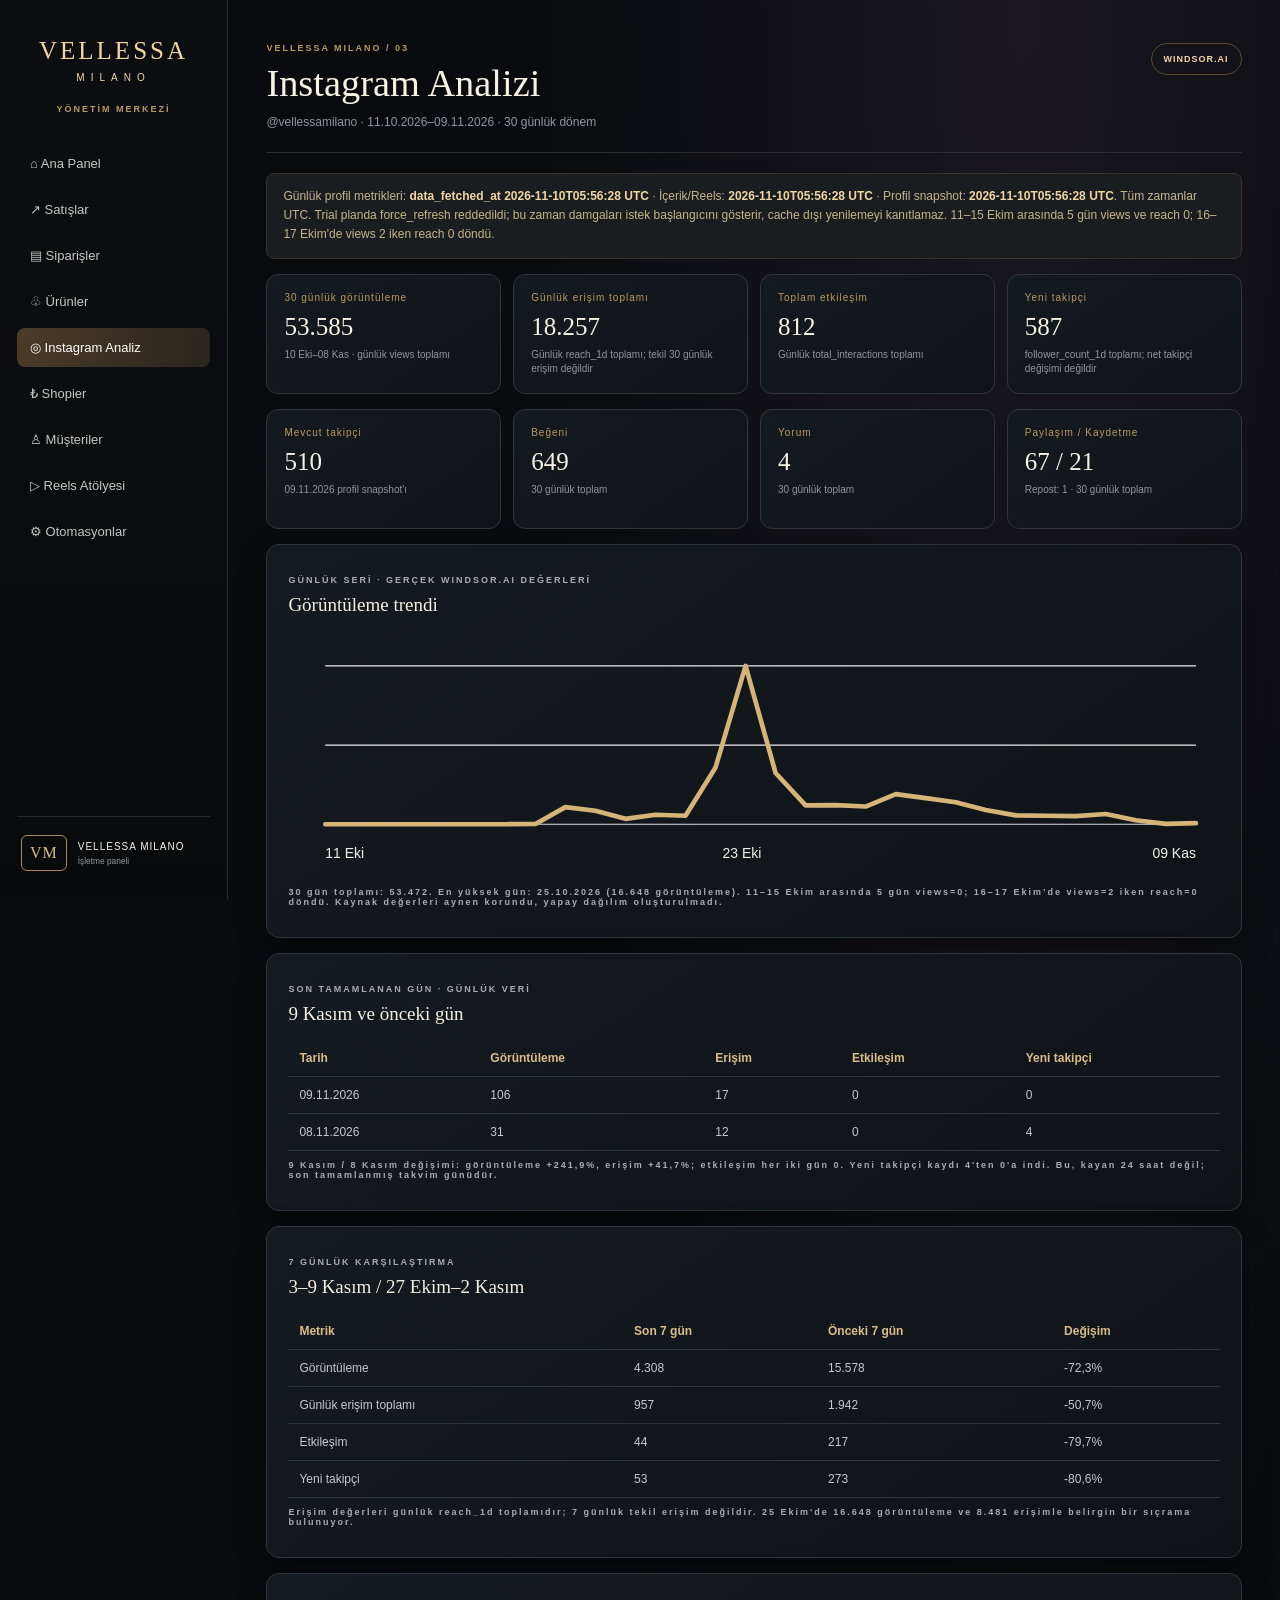
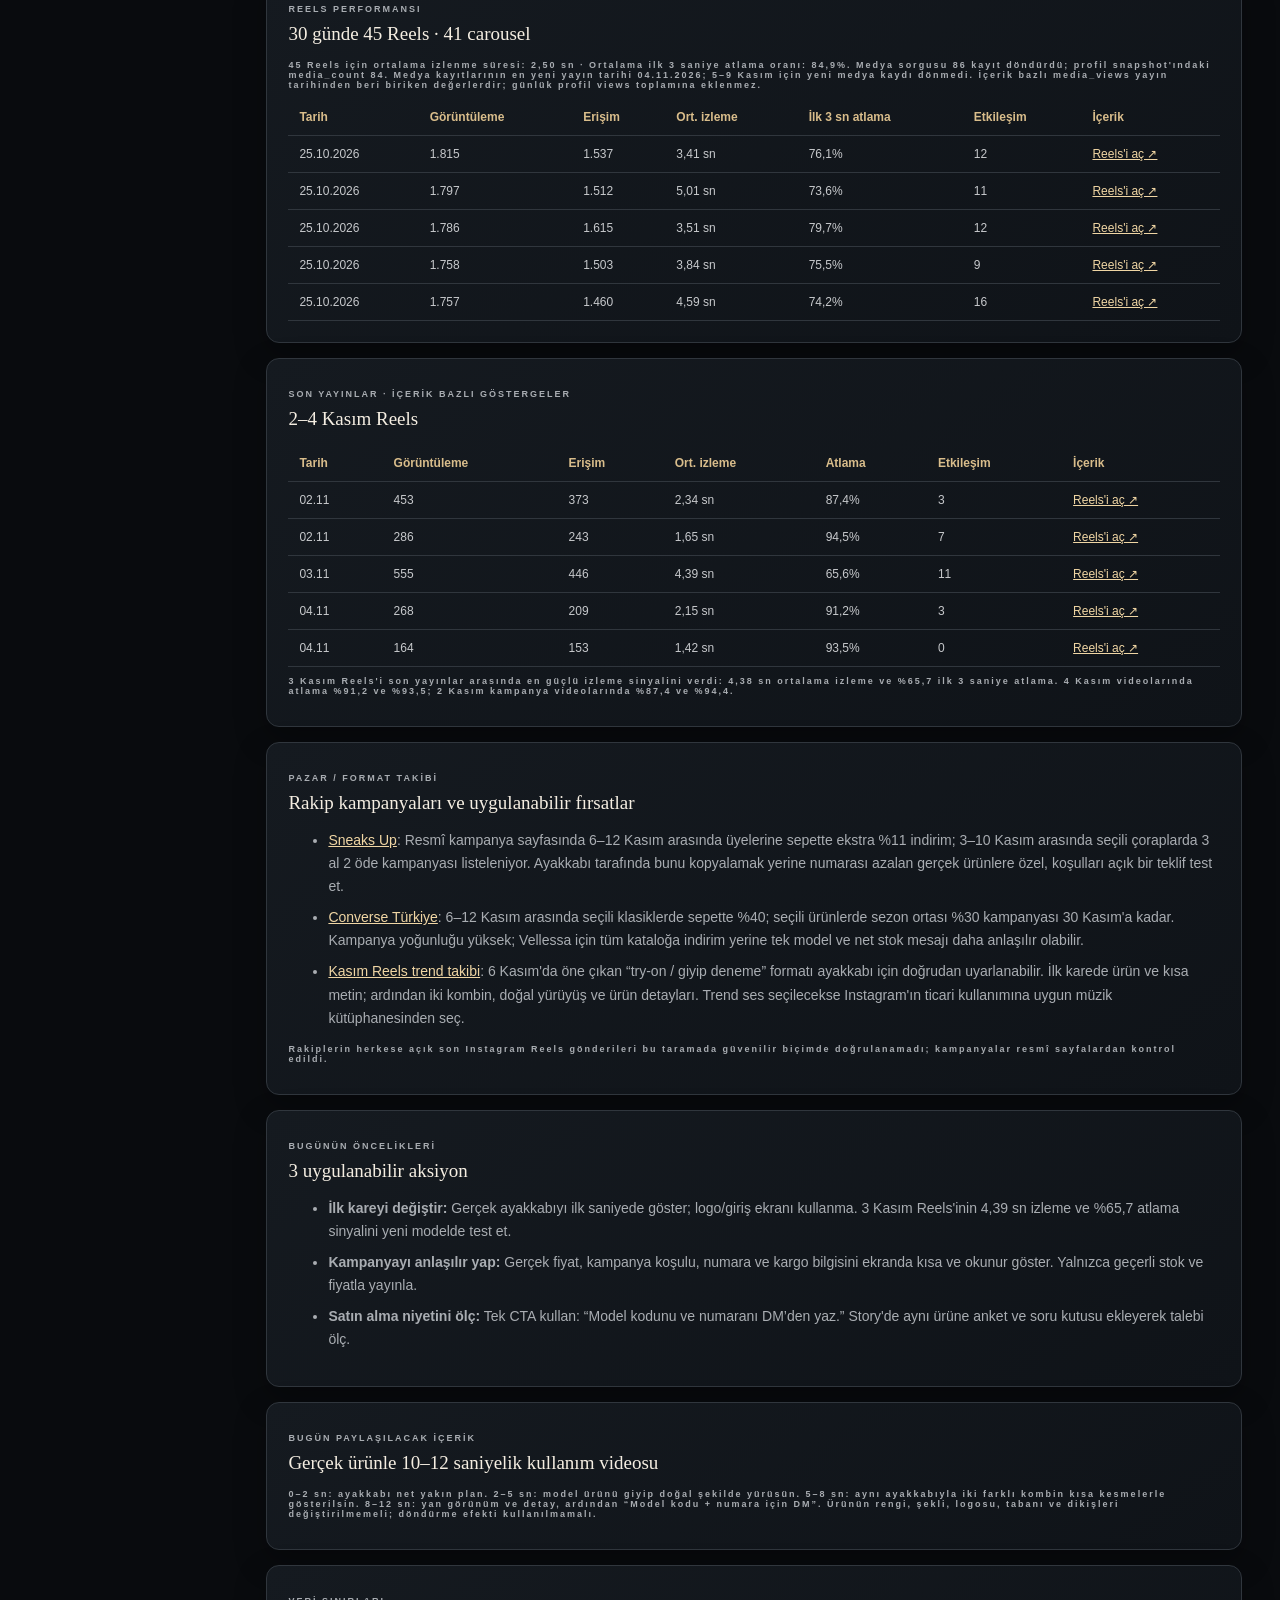
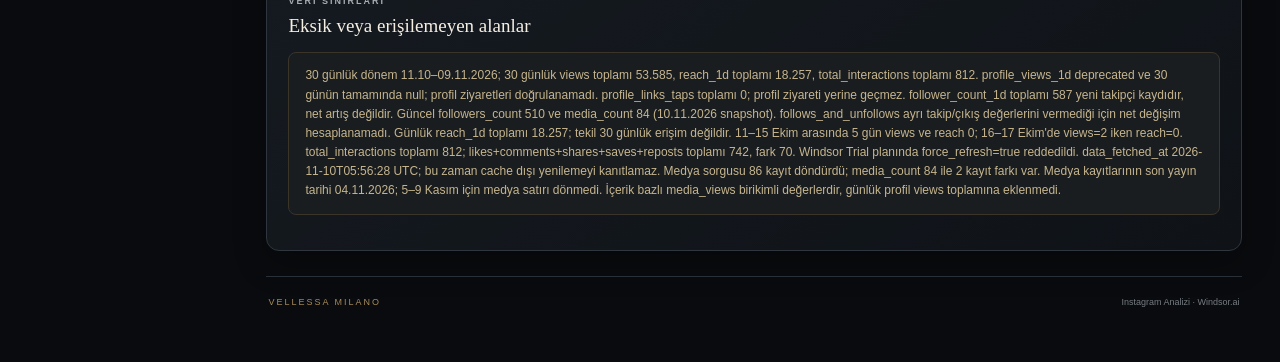
==== commit 0f1ab26f: "Güncelle Instagram analiz raporu 10 Kasım 2026" ====
--- a/analytics.html
+++ b/analytics.html
@@ -3,65 +3,43 @@
 <body>
 <aside class="sidebar"><div class="brand">VELLESSA<span>MILANO</span></div><div class="side-label">YÖNETİM MERKEZİ</div><nav><a href="index.html">⌂ Ana Panel</a><a href="index.html#sales">↗ Satışlar</a><a href="index.html#orders">▤ Siparişler</a><a href="index.html#products">♧ Ürünler</a><a class="active" href="analytics.html">◎ Instagram Analiz</a><a href="index.html#shopier">₺ Shopier</a><a href="musteri-takip.html">♙ Müşteriler</a><a href="reels.html">▷ Reels Atölyesi</a><a href="automation.html">⚙ Otomasyonlar</a></nav><div class="sidebar-bottom"><div class="mini-mark">VM</div><span>VELLESSA MILANO<small>İşletme paneli</small></span></div></aside>
 <main class="main">
-<header><div><p>VELLESSA MILANO / 03</p><h1>Instagram Analizi</h1><span>@vellessamilano · 10.10.2026–08.11.2026 · 30 günlük dönem</span></div><b>WINDSOR.AI</b></header>
-<div class="snapshot">Günlük profil metrikleri: <strong>data_fetched_at 2026-11-09T06:00:34 UTC</strong> · İçerik/Reels: <strong>2026-11-09T06:01:54 UTC</strong> · Profil snapshot: <strong>2026-11-09T06:00:34 UTC</strong>. Tüm zamanlar UTC. Trial planda force_refresh reddedildi; bu zaman damgaları istek başlangıcını gösterir, cache dışı yenilemeyi kanıtlamaz. 10–15 Ekim arasında 6 gün views ve reach 0; 16–17 Ekim'de views 2 iken reach 0 döndü.</div>
+<header><div><p>VELLESSA MILANO / 03</p><h1>Instagram Analizi</h1><span>@vellessamilano · 11.10.2026–09.11.2026 · 30 günlük dönem</span></div><b>WINDSOR.AI</b></header>
+<div class="snapshot">Günlük profil metrikleri: <strong>data_fetched_at 2026-11-10T05:56:28 UTC</strong> · İçerik/Reels: <strong>2026-11-10T05:56:28 UTC</strong> · Profil snapshot: <strong>2026-11-10T05:56:28 UTC</strong>. Tüm zamanlar UTC. Trial planda force_refresh reddedildi; bu zaman damgaları istek başlangıcını gösterir, cache dışı yenilemeyi kanıtlamaz. 11–15 Ekim arasında 5 gün views ve reach 0; 16–17 Ekim'de views 2 iken reach 0 döndü.</div>
 <section class="stats">
-<article><label>30 günlük görüntüleme</label><strong>53.472</strong><small>10 Eki–08 Kas · günlük views toplamı</small></article>
-<article><label>Günlük erişim toplamı</label><strong>18.237</strong><small>Günlük reach_1d toplamı; tekil 30 günlük erişim değildir</small></article>
+<article><label>30 günlük görüntüleme</label><strong>53.585</strong><small>10 Eki–08 Kas · günlük views toplamı</small></article>
+<article><label>Günlük erişim toplamı</label><strong>18.257</strong><small>Günlük reach_1d toplamı; tekil 30 günlük erişim değildir</small></article>
 <article><label>Toplam etkileşim</label><strong>812</strong><small>Günlük total_interactions toplamı</small></article>
-<article><label>Yeni takipçi</label><strong>583</strong><small>follower_count_1d toplamı; net takipçi değişimi değildir</small></article>
+<article><label>Yeni takipçi</label><strong>587</strong><small>follower_count_1d toplamı; net takipçi değişimi değildir</small></article>
 </section><section class="stats second">
-<article><label>Mevcut takipçi</label><strong>507</strong><small>09.11.2026 profil snapshot'ı</small></article>
+<article><label>Mevcut takipçi</label><strong>510</strong><small>09.11.2026 profil snapshot'ı</small></article>
 <article><label>Beğeni</label><strong>649</strong><small>30 günlük toplam</small></article>
 <article><label>Yorum</label><strong>4</strong><small>30 günlük toplam</small></article>
 <article><label>Paylaşım / Kaydetme</label><strong>67 / 21</strong><small>Repost: 1 · 30 günlük toplam</small></article>
 </section>
 <section class="panel"><p>GÜNLÜK SERİ · GERÇEK WINDSOR.AI DEĞERLERİ</p><h2>Görüntüleme trendi</h2>
-<div style="width:100%;overflow:hidden"><svg viewBox="0 0 800 210" role="img" aria-label="9 Ekim ile 7 Kasım arasındaki günlük Instagram görüntülemeleri" style="width:100%;height:auto"><line x1="32" y1="166" x2="780" y2="166" stroke="#d8d8d8"/><line x1="32" y1="98" x2="780" y2="98" stroke="#ececec"/><line x1="32" y1="30" x2="780" y2="30" stroke="#ececec"/><polyline points="32.0,166.0 57.8,166.0 83.6,166.0 109.4,166.0 135.2,166.0 161.0,166.0 186.8,166.0 212.6,166.0 238.3,165.8 264.1,151.3 289.9,154.4 315.7,161.4 341.5,157.9 367.3,158.7 393.1,117.2 418.9,30.0 444.7,122.0 470.5,149.8 496.3,149.6 522.1,150.8 547.9,140.1 573.7,143.6 599.4,147.1 625.2,153.8 651.0,158.4 676.8,158.7 702.6,159.0 728.4,157.2 754.2,162.6 780.0,165.8" fill="none" stroke="#d5b477" stroke-width="4" stroke-linecap="round" stroke-linejoin="round"/><text x="32" y="195" font-size="12" fill="currentColor">09 Eki</text><text x="390" y="195" font-size="12" text-anchor="middle" fill="currentColor">23 Eki</text><text x="780" y="195" font-size="12" text-anchor="end" fill="currentColor">07 Kas</text></svg></div>
-<p>30 gün toplamı: <b>53.472</b>. En yüksek gün: 25.10.2026 (16.648 görüntüleme). 10–15 Ekim arasında 6 gün views=0; 16–17 Ekim’de views=2 iken reach=0 döndü. Kaynak değerleri aynen korundu, yapay dağılım oluşturulmadı.</p></section>
-<section class="panel"><p>SON TAMAMLANAN GÜN · GÜNLÜK VERİ</p><h2>8 Kasım ve önceki gün</h2>
-<div class="table-wrap"><table><thead><tr><th>Tarih</th><th>Görüntüleme</th><th>Erişim</th><th>Etkileşim</th><th>Yeni takipçi</th></tr></thead><tbody>
-<tr><td>08.11.2026</td><td>24</td><td>9</td><td>0</td><td>0</td></tr><tr><td>07.11.2026</td><td>412</td><td>52</td><td>4</td><td>5</td></tr>
-</tbody></table></div>
-<p>8 Kasım / 7 Kasım değişimi: görüntüleme -%94,2, erişim -%82,7, etkileşim -%100,0. Yeni takipçi kaydı 5’ten 0’a indi. Bu, kayan 24 saat değil; son tamamlanmış takvim günüdür.</p></section>
-<section class="panel"><p>7 GÜNLÜK KARŞILAŞTIRMA</p><h2>2–8 Kasım / 26 Ekim–1 Kasım</h2>
-<div class="table-wrap"><table><thead><tr><th>Metrik</th><th>Son 7 gün</th><th>Önceki 7 gün</th><th>Değişim</th></tr></thead><tbody>
-<tr><td>Görüntüleme</td><td>5.692</td><td>19.473</td><td>-70,8%</td></tr>
-<tr><td>Günlük erişim toplamı</td><td>1.375</td><td>3.312</td><td>-58,5%</td></tr>
-<tr><td>Etkileşim</td><td>64</td><td>274</td><td>-76,6%</td></tr>
-<tr><td>Yeni takipçi</td><td>73</td><td>269</td><td>-72,9%</td></tr>
-</tbody></table></div>
-<p>Erişim sütunları günlük reach değerlerinin toplamıdır; aynı kişiler farklı günlerde tekrar sayılabilir. 25 Ekim'de 16.648 görüntüleme ve 8.481 erişimle belirgin bir sıçrama bulunuyor.</p></section>
+<div style="width:100%;overflow:hidden"><svg viewBox="0 0 800 210" role="img" aria-label="11 Ekim ile 9 Kasım arasındaki günlük Instagram görüntülemeleri" style="width:100%;height:auto"><line x1="32" y1="166" x2="780" y2="166" stroke="#d8d8d8"/><line x1="32" y1="98" x2="780" y2="98" stroke="#ececec"/><line x1="32" y1="30" x2="780" y2="30" stroke="#ececec"/><polyline points="32.0,166.0 57.8,166.0 83.6,166.0 109.4,166.0 135.2,166.0 161.0,166.0 186.8,166.0 212.6,165.8 238.3,151.3 264.1,154.4 289.9,161.4 315.7,157.9 341.5,158.7 367.3,117.2 393.1,30.0 418.9,122.0 444.7,149.8 470.5,149.6 496.3,150.8 522.1,140.1 547.9,143.6 573.7,147.1 599.4,153.8 625.2,158.4 651.0,158.7 676.8,159.0 702.6,157.2 728.4,162.6 754.2,165.7 780.0,165.1" fill="none" stroke="#d5b477" stroke-width="4" stroke-linecap="round" stroke-linejoin="round"/><text x="32" y="195" font-size="12" fill="currentColor">11 Eki</text><text x="390" y="195" font-size="12" text-anchor="middle" fill="currentColor">23 Eki</text><text x="780" y="195" font-size="12" text-anchor="end" fill="currentColor">09 Kas</text></svg></div>
+<p>30 gün toplamı: <b>53.472</b>. En yüksek gün: 25.10.2026 (16.648 görüntüleme). 11–15 Ekim arasında 5 gün views=0; 16–17 Ekim’de views=2 iken reach=0 döndü. Kaynak değerleri aynen korundu, yapay dağılım oluşturulmadı.</p></section>
+<section class="panel"><p>SON TAMAMLANAN GÜN · GÜNLÜK VERİ</p><h2>9 Kasım ve önceki gün</h2><div class="table-wrap"><table><thead><tr><th>Tarih</th><th>Görüntüleme</th><th>Erişim</th><th>Etkileşim</th><th>Yeni takipçi</th></tr></thead><tbody><tr><td>09.11.2026</td><td>106</td><td>17</td><td>0</td><td>0</td></tr><tr><td>08.11.2026</td><td>31</td><td>12</td><td>0</td><td>4</td></tr></tbody></table></div><p>9 Kasım / 8 Kasım değişimi: görüntüleme +241,9%, erişim +41,7%; etkileşim her iki gün 0. Yeni takipçi kaydı 4'ten 0'a indi. Bu, kayan 24 saat değil; son tamamlanmış takvim günüdür.</p></section>
+<section class="panel"><p>7 GÜNLÜK KARŞILAŞTIRMA</p><h2>3–9 Kasım / 27 Ekim–2 Kasım</h2><div class="table-wrap"><table><thead><tr><th>Metrik</th><th>Son 7 gün</th><th>Önceki 7 gün</th><th>Değişim</th></tr></thead><tbody><tr><td>Görüntüleme</td><td>4.308</td><td>15.578</td><td>-72,3%</td></tr><tr><td>Günlük erişim toplamı</td><td>957</td><td>1.942</td><td>-50,7%</td></tr><tr><td>Etkileşim</td><td>44</td><td>217</td><td>-79,7%</td></tr><tr><td>Yeni takipçi</td><td>53</td><td>273</td><td>-80,6%</td></tr></tbody></table></div><p>Erişim değerleri günlük reach_1d toplamıdır; 7 günlük tekil erişim değildir. 25 Ekim'de 16.648 görüntüleme ve 8.481 erişimle belirgin bir sıçrama bulunuyor.</p></section>
 <section class="panel"><p>REELS PERFORMANSI</p><h2>30 günde 45 Reels · 41 carousel</h2>
-<p>Reels başına ortalama izlenme süresi: <b>2,50 sn</b> · Ortalama ilk 3 saniye atlama oranı: <b>84,9%</b>. Medya sorgusu 86 kayıt döndürdü; profil snapshot'ındaki media_count 84. İçerik bazlı media_views yayın tarihinden beri biriken değerlerdir; günlük profil views toplamına eklenmez.</p>
-<div class="table-wrap"><table><thead><tr><th>Tarih</th><th>Görüntüleme</th><th>Erişim</th><th>Ort. izleme</th><th>İlk 3 sn atlama</th><th>Etkileşim</th><th>İçerik</th></tr></thead><tbody>
-<tr><td>25.10.2026</td><td>1.811</td><td>1.535</td><td>3,42 sn</td><td>76,0%</td><td>12</td><td><a href="https://www.instagram.com/reel/De5ZVEMoabt/" target="_blank" rel="noopener">Reels'i aç ↗</a></td></tr>
+<p>45 Reels için ortalama izlenme süresi: <b>2,50 sn</b> · Ortalama ilk 3 saniye atlama oranı: <b>84,9%</b>. Medya sorgusu 86 kayıt döndürdü; profil snapshot'ındaki media_count 84. Medya kayıtlarının en yeni yayın tarihi 04.11.2026; 5–9 Kasım için yeni medya kaydı dönmedi. İçerik bazlı media_views yayın tarihinden beri biriken değerlerdir; günlük profil views toplamına eklenmez.</p>
+<div class="table-wrap"><table><thead><tr><th>Tarih</th><th>Görüntüleme</th><th>Erişim</th><th>Ort. izleme</th><th>İlk 3 sn atlama</th><th>Etkileşim</th><th>İçerik</th></tr></thead><tbody><tr><td>25.10.2026</td><td>1.815</td><td>1.537</td><td>3,41 sn</td><td>76,1%</td><td>12</td><td><a href="https://www.instagram.com/reel/De5ZVEMoabt/" target="_blank" rel="noopener">Reels'i aç ↗</a></td></tr>
 <tr><td>25.10.2026</td><td>1.797</td><td>1.512</td><td>5,01 sn</td><td>73,6%</td><td>11</td><td><a href="https://www.instagram.com/reel/De5YOJdIXG0/" target="_blank" rel="noopener">Reels'i aç ↗</a></td></tr>
-<tr><td>25.10.2026</td><td>1.782</td><td>1.612</td><td>3,51 sn</td><td>79,6%</td><td>12</td><td><a href="https://www.instagram.com/reel/De5ZMG4IvgL/" target="_blank" rel="noopener">Reels'i aç ↗</a></td></tr>
-<tr><td>25.10.2026</td><td>1.757</td><td>1.460</td><td>4,59 sn</td><td>74,2%</td><td>16</td><td><a href="https://www.instagram.com/reel/De5YXHeoEPn/" target="_blank" rel="noopener">Reels'i aç ↗</a></td></tr>
-<tr><td>25.10.2026</td><td>1.755</td><td>1.499</td><td>3,85 sn</td><td>75,5%</td><td>9</td><td><a href="https://www.instagram.com/reel/De5YxZ7ISx1/" target="_blank" rel="noopener">Reels'i aç ↗</a></td></tr>
-</tbody></table></div></section>
+<tr><td>25.10.2026</td><td>1.786</td><td>1.615</td><td>3,51 sn</td><td>79,7%</td><td>12</td><td><a href="https://www.instagram.com/reel/De5ZMG4IvgL/" target="_blank" rel="noopener">Reels'i aç ↗</a></td></tr>
+<tr><td>25.10.2026</td><td>1.758</td><td>1.503</td><td>3,84 sn</td><td>75,5%</td><td>9</td><td><a href="https://www.instagram.com/reel/De5YxZ7ISx1/" target="_blank" rel="noopener">Reels'i aç ↗</a></td></tr>
+<tr><td>25.10.2026</td><td>1.757</td><td>1.460</td><td>4,59 sn</td><td>74,2%</td><td>16</td><td><a href="https://www.instagram.com/reel/De5YXHeoEPn/" target="_blank" rel="noopener">Reels'i aç ↗</a></td></tr></tbody></table></div></section>
 <section class="panel"><p>SON YAYINLAR · İÇERİK BAZLI GÖSTERGELER</p><h2>2–4 Kasım Reels</h2>
-<div class="table-wrap"><table><thead><tr><th>Tarih</th><th>Görüntüleme</th><th>Erişim</th><th>Ort. izleme</th><th>Atlama</th><th>Etkileşim</th><th>İçerik</th></tr></thead><tbody>
-<tr><td>04.11</td><td>267</td><td>209</td><td>2,16 sn</td><td>91,2%</td><td>3</td><td><a href="https://www.instagram.com/reel/DfUorJwo5z_/" target="_blank" rel="noopener">Reels'i aç ↗</a></td></tr>
-<tr><td>04.11</td><td>164</td><td>153</td><td>1,42 sn</td><td>93,5%</td><td>0</td><td><a href="https://www.instagram.com/reel/DfUopm1ohX6/" target="_blank" rel="noopener">Reels'i aç ↗</a></td></tr>
-<tr><td>03.11</td><td>548</td><td>441</td><td>4,38 sn</td><td>65,7%</td><td>11</td><td><a href="https://www.instagram.com/reel/DfRL589odr_/" target="_blank" rel="noopener">Reels'i aç ↗</a></td></tr>
-<tr><td>02.11</td><td>453</td><td>371</td><td>2,34 sn</td><td>87,4%</td><td>3</td><td><a href="https://www.instagram.com/reel/DfOBxP_oVPX/" target="_blank" rel="noopener">Reels'i aç ↗</a></td></tr>
-<tr><td>02.11</td><td>282</td><td>239</td><td>1,64 sn</td><td>94,4%</td><td>7</td><td><a href="https://www.instagram.com/reel/DfPNzPvIh9g/" target="_blank" rel="noopener">Reels'i aç ↗</a></td></tr>
-</tbody></table></div>
+<div class="table-wrap"><table><thead><tr><th>Tarih</th><th>Görüntüleme</th><th>Erişim</th><th>Ort. izleme</th><th>Atlama</th><th>Etkileşim</th><th>İçerik</th></tr></thead><tbody><tr><td>02.11</td><td>453</td><td>373</td><td>2,34 sn</td><td>87,4%</td><td>3</td><td><a href="https://www.instagram.com/reel/DfOBxP_oVPX/" target="_blank" rel="noopener">Reels'i aç ↗</a></td></tr>
+<tr><td>02.11</td><td>286</td><td>243</td><td>1,65 sn</td><td>94,5%</td><td>7</td><td><a href="https://www.instagram.com/reel/DfPNzPvIh9g/" target="_blank" rel="noopener">Reels'i aç ↗</a></td></tr>
+<tr><td>03.11</td><td>555</td><td>446</td><td>4,39 sn</td><td>65,6%</td><td>11</td><td><a href="https://www.instagram.com/reel/DfRL589odr_/" target="_blank" rel="noopener">Reels'i aç ↗</a></td></tr>
+<tr><td>04.11</td><td>268</td><td>209</td><td>2,15 sn</td><td>91,2%</td><td>3</td><td><a href="https://www.instagram.com/reel/DfUorJwo5z_/" target="_blank" rel="noopener">Reels'i aç ↗</a></td></tr>
+<tr><td>04.11</td><td>164</td><td>153</td><td>1,42 sn</td><td>93,5%</td><td>0</td><td><a href="https://www.instagram.com/reel/DfUopm1ohX6/" target="_blank" rel="noopener">Reels'i aç ↗</a></td></tr></tbody></table></div>
 <p>3 Kasım Reels'i son yayınlar arasında en güçlü izleme sinyalini verdi: 4,38 sn ortalama izleme ve %65,7 ilk 3 saniye atlama. 4 Kasım videolarında atlama %91,2 ve %93,5; 2 Kasım kampanya videolarında %87,4 ve %94,4.</p></section>
-<section class="panel"><p>PAZAR / FORMAT TAKİBİ</p><h2>Rakip kampanyaları ve uygulanabilir fırsatlar</h2>
-<ul>
-<li><a href="https://www.flo.com.tr/kampanyalar" target="_blank" rel="noopener">FLO</a>: 1–30 Kasım’da Maximum kartla 2.500 TL ve üzeri ilk alışverişe 300 TL MaxiPuan; ayrıca seçili ürünlerde ikinci ürüne %30 indirim 15 Kasım 10:00’a kadar. İkinci kampanya için en az iki kampanyalı ürün gerekiyor, indirim düşük fiyatlı ürüne uygulanıyor. Herkese açık 28 Ekim FLO x İlayda Alişan paylaşımı, ayakkabıyı günlük ve şık kombinler içinde gösteriyor; Vellessa için aynı gerçek modeli iki ayrı kombinle sunma fikri alınabilir.</li>
-<li><a href="https://www.sneaksup.com/kampanyalar" target="_blank" rel="noopener">Sneaks Up</a>: seçili Champion ürünlerinde net %50 ve sezon sonu seçili ürünlerde %30–%50 kampanyaları 10 Kasım’a kadar; seçili ayakkabı numaralarında sepette %10–%30 indirim 30 Kasım’a kadar; üyelerine özel sepette ekstra %11 kampanyası 12 Kasım’a kadar.</li>
-<li><a href="https://www.instreet.com.tr/kampanyalar" target="_blank" rel="noopener">IN Street</a>: 1–30 Kasım’da Maximum kartla 4.000 TL ve üzeri ilk alışverişe 400 TL MaxiPuan; seçili ürünlerde uygulama üzerinden ISAPP15 koduyla %15 indirim 30 Kasım’a kadar.</li>
-<li>İçerik fırsatı: FLO’nun 28 Ekim tarihli açık paylaşımındaki “günün farklı anlarına uygun kombin” anlatımı ile 6 Kasım Reels trend derlemesindeki spontane try-on yaklaşımını birleştir. Tek gerçek ayakkabıyı iki farklı kıyafetle, doğal yürüyüş ve kısa kesmelerle göster. Trend ses kullanılırsa Instagram içindeki ticari kullanıma uygun müzik kütüphanesinden seç; ürünün görünüşünü değiştirme.</li>
-</ul></section>
+<section class="panel"><p>PAZAR / FORMAT TAKİBİ</p><h2>Rakip kampanyaları ve uygulanabilir fırsatlar</h2><ul><li><a href="https://www.sneaksup.com/kampanyalar" target="_blank" rel="noopener">Sneaks Up</a>: Resmî kampanya sayfasında 6–12 Kasım arasında üyelerine sepette ekstra %11 indirim; 3–10 Kasım arasında seçili çoraplarda 3 al 2 öde kampanyası listeleniyor. Ayakkabı tarafında bunu kopyalamak yerine numarası azalan gerçek ürünlere özel, koşulları açık bir teklif test et.</li><li><a href="https://www.converse.com.tr/" target="_blank" rel="noopener">Converse Türkiye</a>: 6–12 Kasım arasında seçili klasiklerde sepette %40; seçili ürünlerde sezon ortası %30 kampanyası 30 Kasım'a kadar. Kampanya yoğunluğu yüksek; Vellessa için tüm kataloğa indirim yerine tek model ve net stok mesajı daha anlaşılır olabilir.</li><li><a href="https://later.com/blog/instagram-reels-trends/" target="_blank" rel="noopener">Kasım Reels trend takibi</a>: 6 Kasım'da öne çıkan “try-on / giyip deneme” formatı ayakkabı için doğrudan uyarlanabilir. İlk karede ürün ve kısa metin; ardından iki kombin, doğal yürüyüş ve ürün detayları. Trend ses seçilecekse Instagram'ın ticari kullanımına uygun müzik kütüphanesinden seç.</li></ul><p>Rakiplerin herkese açık son Instagram Reels gönderileri bu taramada güvenilir biçimde doğrulanamadı; kampanyalar resmî sayfalardan kontrol edildi.</p></section>
 <section class="panel"><p>BUGÜNÜN ÖNCELİKLERİ</p><h2>3 uygulanabilir aksiyon</h2>
 <ul><li><b>İlk kareyi değiştir:</b> Gerçek ayakkabıyı ilk saniyede göster; logo/giriş ekranı kullanma. 3 Kasım Reels'inin 4,39 sn izleme ve %65,7 atlama sinyalini yeni modelde test et.</li><li><b>Kampanyayı anlaşılır yap:</b> Gerçek fiyat, kampanya koşulu, numara ve kargo bilgisini ekranda kısa ve okunur göster. Yalnızca geçerli stok ve fiyatla yayınla.</li><li><b>Satın alma niyetini ölç:</b> Tek CTA kullan: “Model kodunu ve numaranı DM’den yaz.” Story'de aynı ürüne anket ve soru kutusu ekleyerek talebi ölç.</li></ul>
 </section>
 <section class="panel"><p>BUGÜN PAYLAŞILACAK İÇERİK</p><h2>Gerçek ürünle 10–12 saniyelik kullanım videosu</h2>
 <p>0–2 sn: ayakkabı net yakın plan. 2–5 sn: model ürünü giyip doğal şekilde yürüsün. 5–8 sn: aynı ayakkabıyla iki farklı kombin kısa kesmelerle gösterilsin. 8–12 sn: yan görünüm ve detay, ardından “Model kodu + numara için DM”. Ürünün rengi, şekli, logosu, tabanı ve dikişleri değiştirilmemeli; döndürme efekti kullanılmamalı.</p></section>
-<section class="panel"><p>VERİ SINIRLARI</p><h2>Eksik veya erişilemeyen alanlar</h2>
-<div class="notice">profile_views_1d alanı deprecated ve 30 günün tamamında null; profil ziyaretleri doğrulanamadı. profile_links_taps toplamı 0; bu profil ziyareti metriği değildir. follower_count_1d toplamı 583 yeni takipçi kaydıdır, net takipçi artışı değildir. Güncel followers_count 507 ve media_count 84 (09.11.2026 profil snapshot'ı; data_fetched_at 2026-11-09T06:00:34 UTC). follows_and_unfollows birleşik alanı ayrı takip ve takipten çıkış sayılarını vermiyor; net değişim hesaplanmadı. Günlük reach_1d toplamı 18.237; tekil 30 günlük erişim değildir. 10–15 Ekim arasında 6 gün views ve reach 0; 16–17 Ekim'de views=2 iken reach=0 döndü. total_interactions toplamı 812; likes+comments+shares+saves+reposts toplamı 742, aradaki 70 fark alanlarla açıklanamıyor. Windsor TRIAL planında force_refresh=true reddedildi. Günlük profil verisi data_fetched_at 2026-11-09T06:00:34 UTC; içerik/Reels verisi 2026-11-09T06:01:54 UTC. Zaman damgaları UTC istek başlangıçlarını gösterir; önbellek dışı yenileme teyit edilemedi. 30 günlük seri 10 Ekim–8 Kasım; 9 Kasım yalnızca güncel profil snapshot'ı olarak alındı. Medya sorgusu 86 kayıt döndürdü; media_count 84, arada 2 kayıt farkı var. İçerik bazlı media_views yayın tarihinden beri biriken değerlerdir; günlük profil views toplamına eklenmedi.</div></section>
+<section class="panel"><p>VERİ SINIRLARI</p><h2>Eksik veya erişilemeyen alanlar</h2><div class="notice">30 günlük dönem 11.10–09.11.2026; 30 günlük views toplamı 53.585, reach_1d toplamı 18.257, total_interactions toplamı 812. profile_views_1d deprecated ve 30 günün tamamında null; profil ziyaretleri doğrulanamadı. profile_links_taps toplamı 0; profil ziyareti yerine geçmez. follower_count_1d toplamı 587 yeni takipçi kaydıdır, net artış değildir. Güncel followers_count 510 ve media_count 84 (10.11.2026 snapshot). follows_and_unfollows ayrı takip/çıkış değerlerini vermediği için net değişim hesaplanamadı. Günlük reach_1d toplamı 18.257; tekil 30 günlük erişim değildir. 11–15 Ekim arasında 5 gün views ve reach 0; 16–17 Ekim'de views=2 iken reach=0. total_interactions toplamı 812; likes+comments+shares+saves+reposts toplamı 742, fark 70. Windsor Trial planında force_refresh=true reddedildi. data_fetched_at 2026-11-10T05:56:28 UTC; bu zaman cache dışı yenilemeyi kanıtlamaz. Medya sorgusu 86 kayıt döndürdü; media_count 84 ile 2 kayıt farkı var. Medya kayıtlarının son yayın tarihi 04.11.2026; 5–9 Kasım için medya satırı dönmedi. İçerik bazlı media_views birikimli değerlerdir, günlük profil views toplamına eklenmedi.</div></section>
 <footer>VELLESSA MILANO <span>Instagram Analizi · Windsor.ai</span></footer></main></body></html>
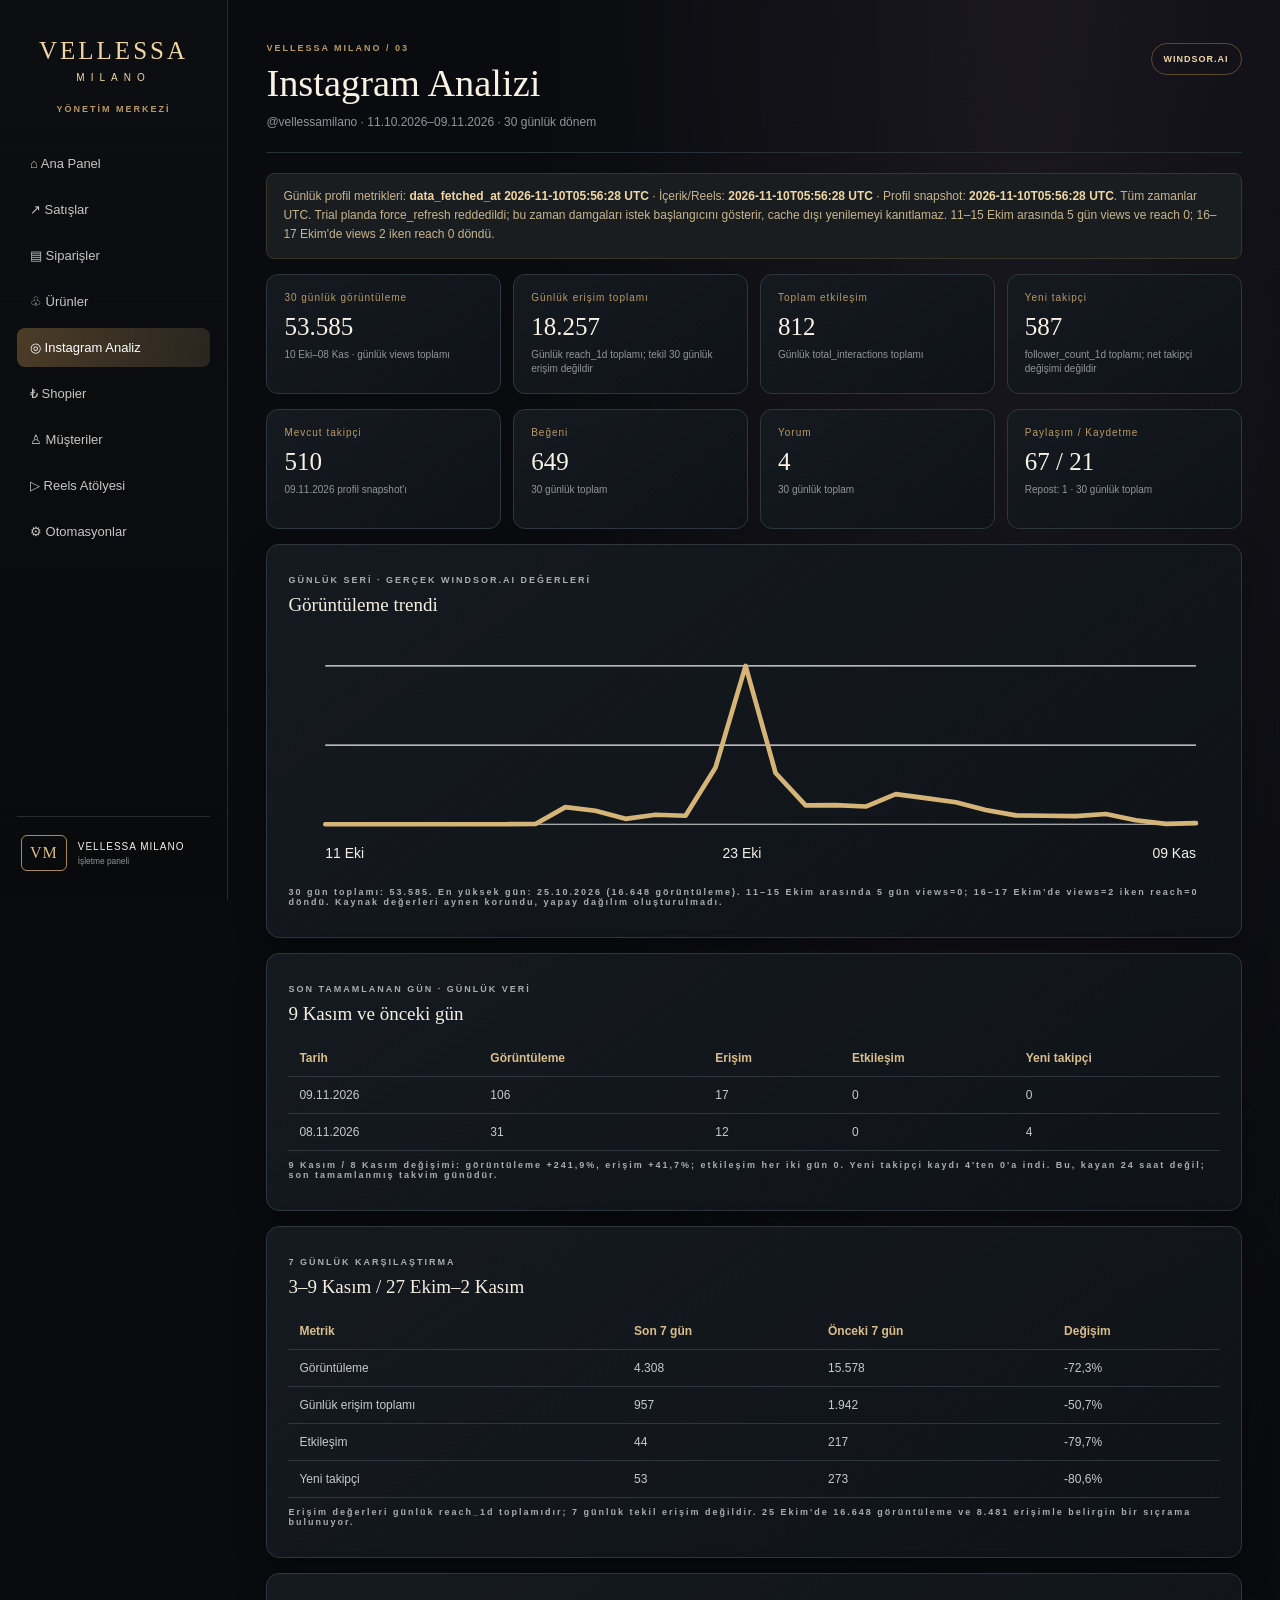
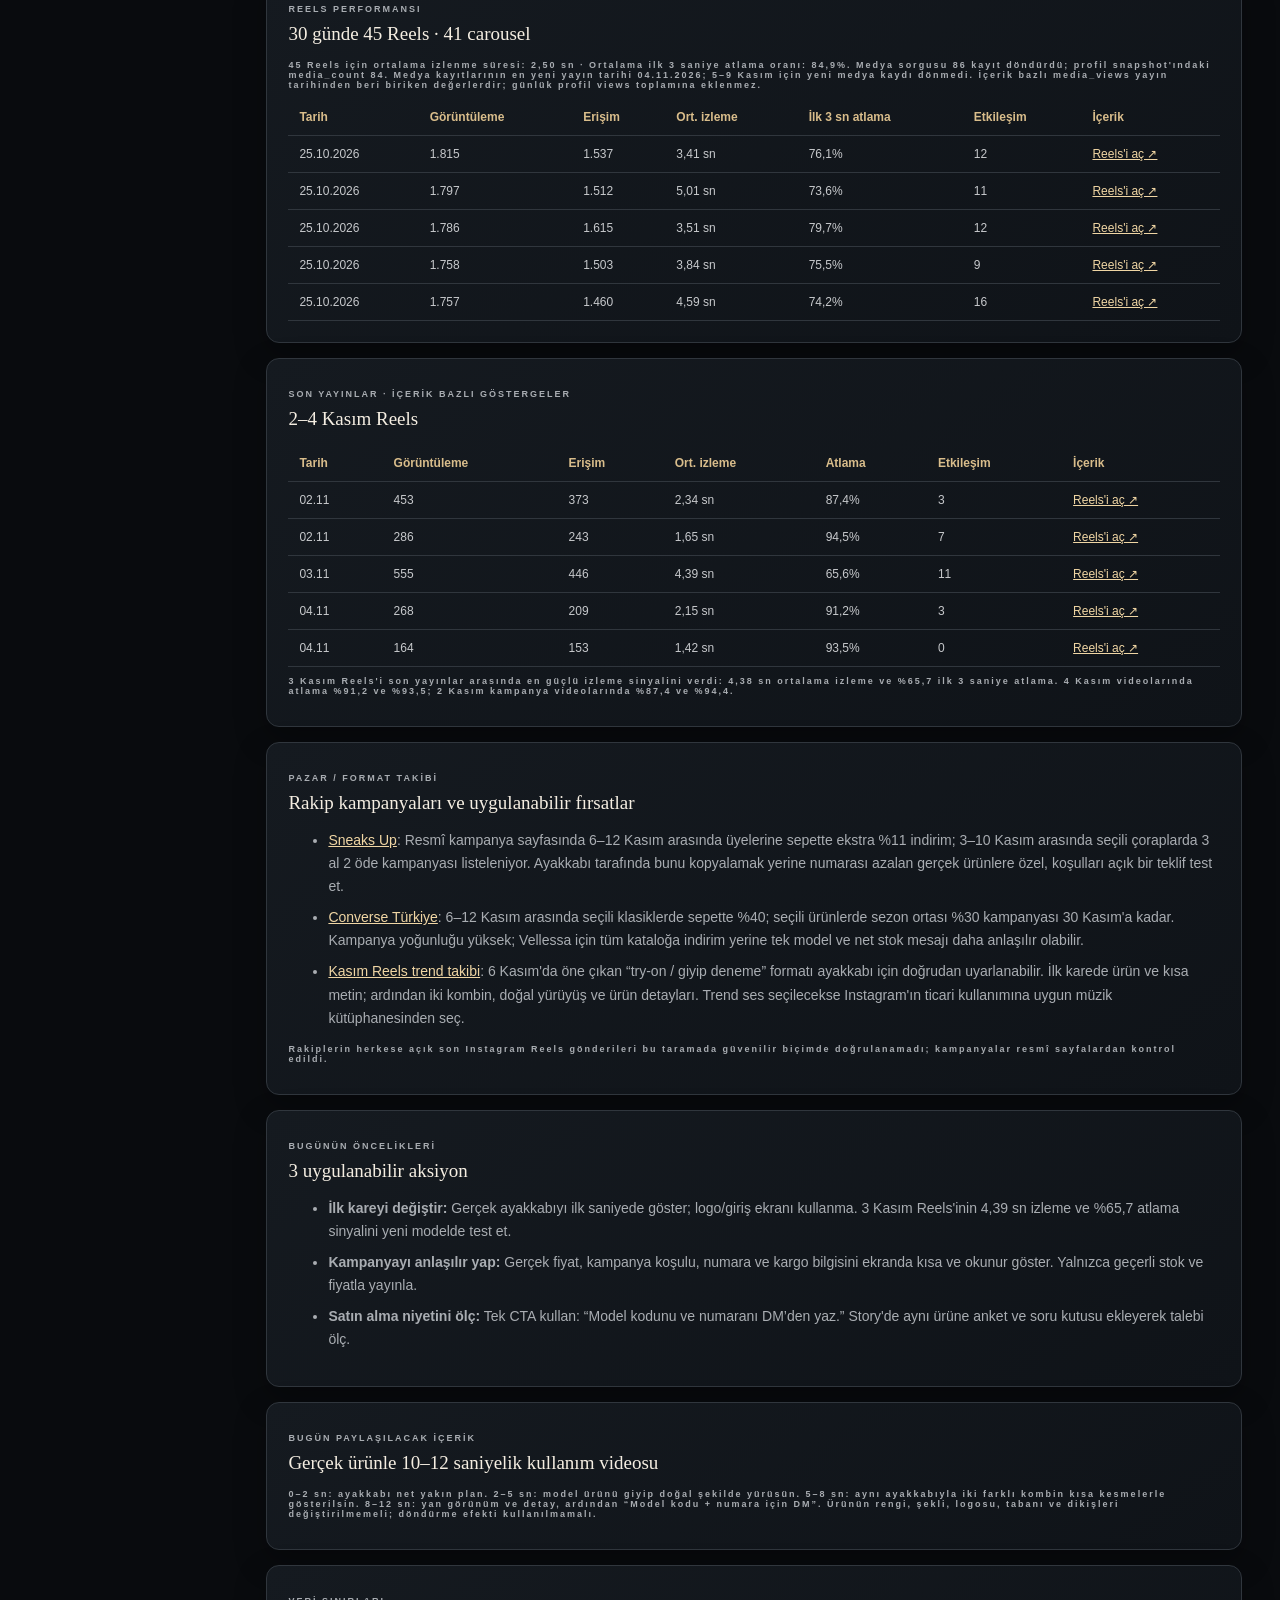
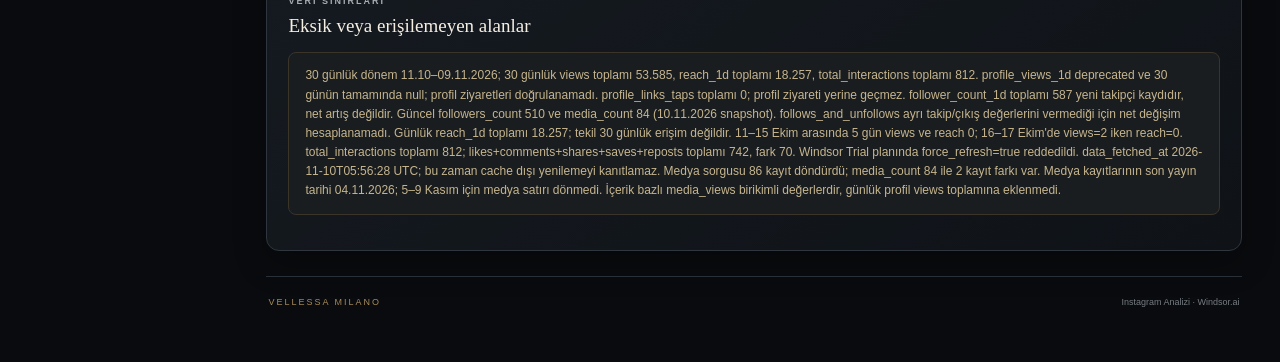
==== commit 37d8b15d: "Düzelt Instagram analiz grafik toplamı" ====
--- a/analytics.html
+++ b/analytics.html
@@ -18,7 +18,7 @@
 </section>
 <section class="panel"><p>GÜNLÜK SERİ · GERÇEK WINDSOR.AI DEĞERLERİ</p><h2>Görüntüleme trendi</h2>
 <div style="width:100%;overflow:hidden"><svg viewBox="0 0 800 210" role="img" aria-label="11 Ekim ile 9 Kasım arasındaki günlük Instagram görüntülemeleri" style="width:100%;height:auto"><line x1="32" y1="166" x2="780" y2="166" stroke="#d8d8d8"/><line x1="32" y1="98" x2="780" y2="98" stroke="#ececec"/><line x1="32" y1="30" x2="780" y2="30" stroke="#ececec"/><polyline points="32.0,166.0 57.8,166.0 83.6,166.0 109.4,166.0 135.2,166.0 161.0,166.0 186.8,166.0 212.6,165.8 238.3,151.3 264.1,154.4 289.9,161.4 315.7,157.9 341.5,158.7 367.3,117.2 393.1,30.0 418.9,122.0 444.7,149.8 470.5,149.6 496.3,150.8 522.1,140.1 547.9,143.6 573.7,147.1 599.4,153.8 625.2,158.4 651.0,158.7 676.8,159.0 702.6,157.2 728.4,162.6 754.2,165.7 780.0,165.1" fill="none" stroke="#d5b477" stroke-width="4" stroke-linecap="round" stroke-linejoin="round"/><text x="32" y="195" font-size="12" fill="currentColor">11 Eki</text><text x="390" y="195" font-size="12" text-anchor="middle" fill="currentColor">23 Eki</text><text x="780" y="195" font-size="12" text-anchor="end" fill="currentColor">09 Kas</text></svg></div>
-<p>30 gün toplamı: <b>53.472</b>. En yüksek gün: 25.10.2026 (16.648 görüntüleme). 11–15 Ekim arasında 5 gün views=0; 16–17 Ekim’de views=2 iken reach=0 döndü. Kaynak değerleri aynen korundu, yapay dağılım oluşturulmadı.</p></section>
+<p>30 gün toplamı: <b>53.585</b>. En yüksek gün: 25.10.2026 (16.648 görüntüleme). 11–15 Ekim arasında 5 gün views=0; 16–17 Ekim’de views=2 iken reach=0 döndü. Kaynak değerleri aynen korundu, yapay dağılım oluşturulmadı.</p></section>
 <section class="panel"><p>SON TAMAMLANAN GÜN · GÜNLÜK VERİ</p><h2>9 Kasım ve önceki gün</h2><div class="table-wrap"><table><thead><tr><th>Tarih</th><th>Görüntüleme</th><th>Erişim</th><th>Etkileşim</th><th>Yeni takipçi</th></tr></thead><tbody><tr><td>09.11.2026</td><td>106</td><td>17</td><td>0</td><td>0</td></tr><tr><td>08.11.2026</td><td>31</td><td>12</td><td>0</td><td>4</td></tr></tbody></table></div><p>9 Kasım / 8 Kasım değişimi: görüntüleme +241,9%, erişim +41,7%; etkileşim her iki gün 0. Yeni takipçi kaydı 4'ten 0'a indi. Bu, kayan 24 saat değil; son tamamlanmış takvim günüdür.</p></section>
 <section class="panel"><p>7 GÜNLÜK KARŞILAŞTIRMA</p><h2>3–9 Kasım / 27 Ekim–2 Kasım</h2><div class="table-wrap"><table><thead><tr><th>Metrik</th><th>Son 7 gün</th><th>Önceki 7 gün</th><th>Değişim</th></tr></thead><tbody><tr><td>Görüntüleme</td><td>4.308</td><td>15.578</td><td>-72,3%</td></tr><tr><td>Günlük erişim toplamı</td><td>957</td><td>1.942</td><td>-50,7%</td></tr><tr><td>Etkileşim</td><td>44</td><td>217</td><td>-79,7%</td></tr><tr><td>Yeni takipçi</td><td>53</td><td>273</td><td>-80,6%</td></tr></tbody></table></div><p>Erişim değerleri günlük reach_1d toplamıdır; 7 günlük tekil erişim değildir. 25 Ekim'de 16.648 görüntüleme ve 8.481 erişimle belirgin bir sıçrama bulunuyor.</p></section>
 <section class="panel"><p>REELS PERFORMANSI</p><h2>30 günde 45 Reels · 41 carousel</h2>
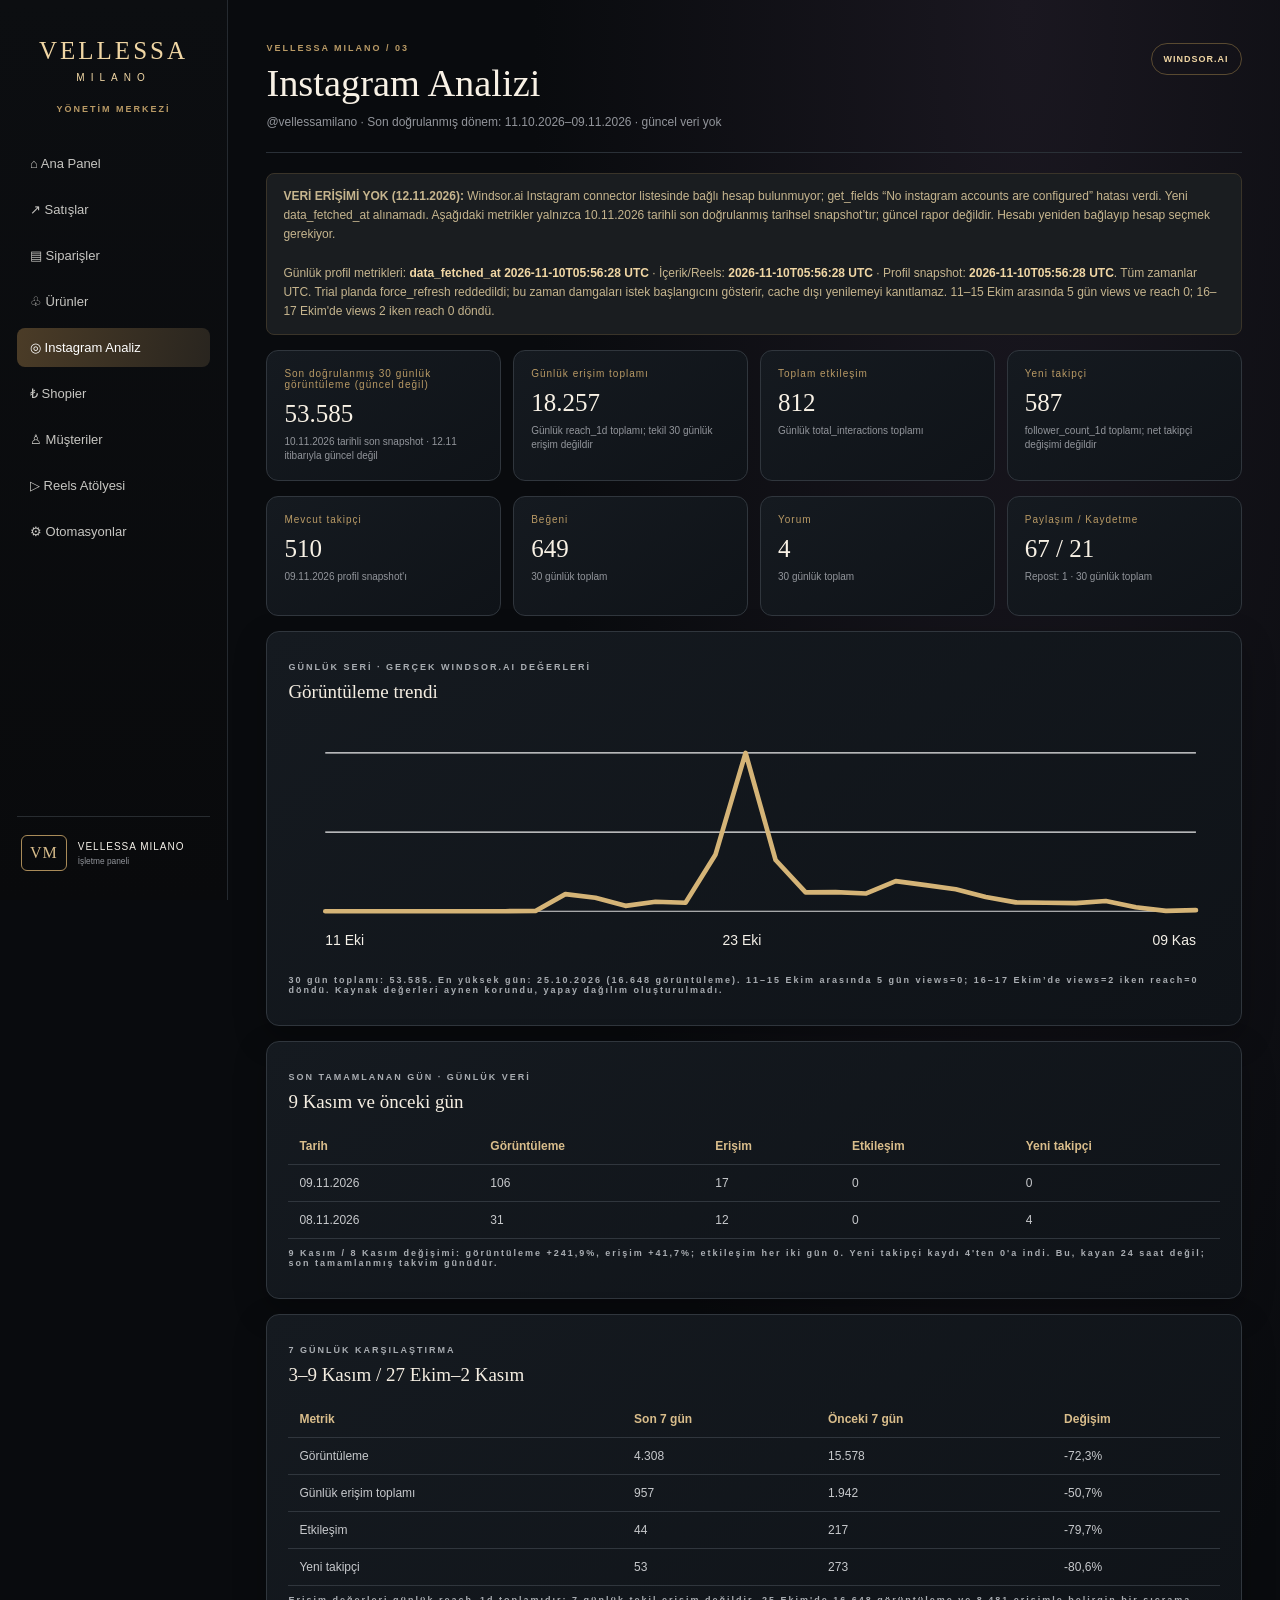
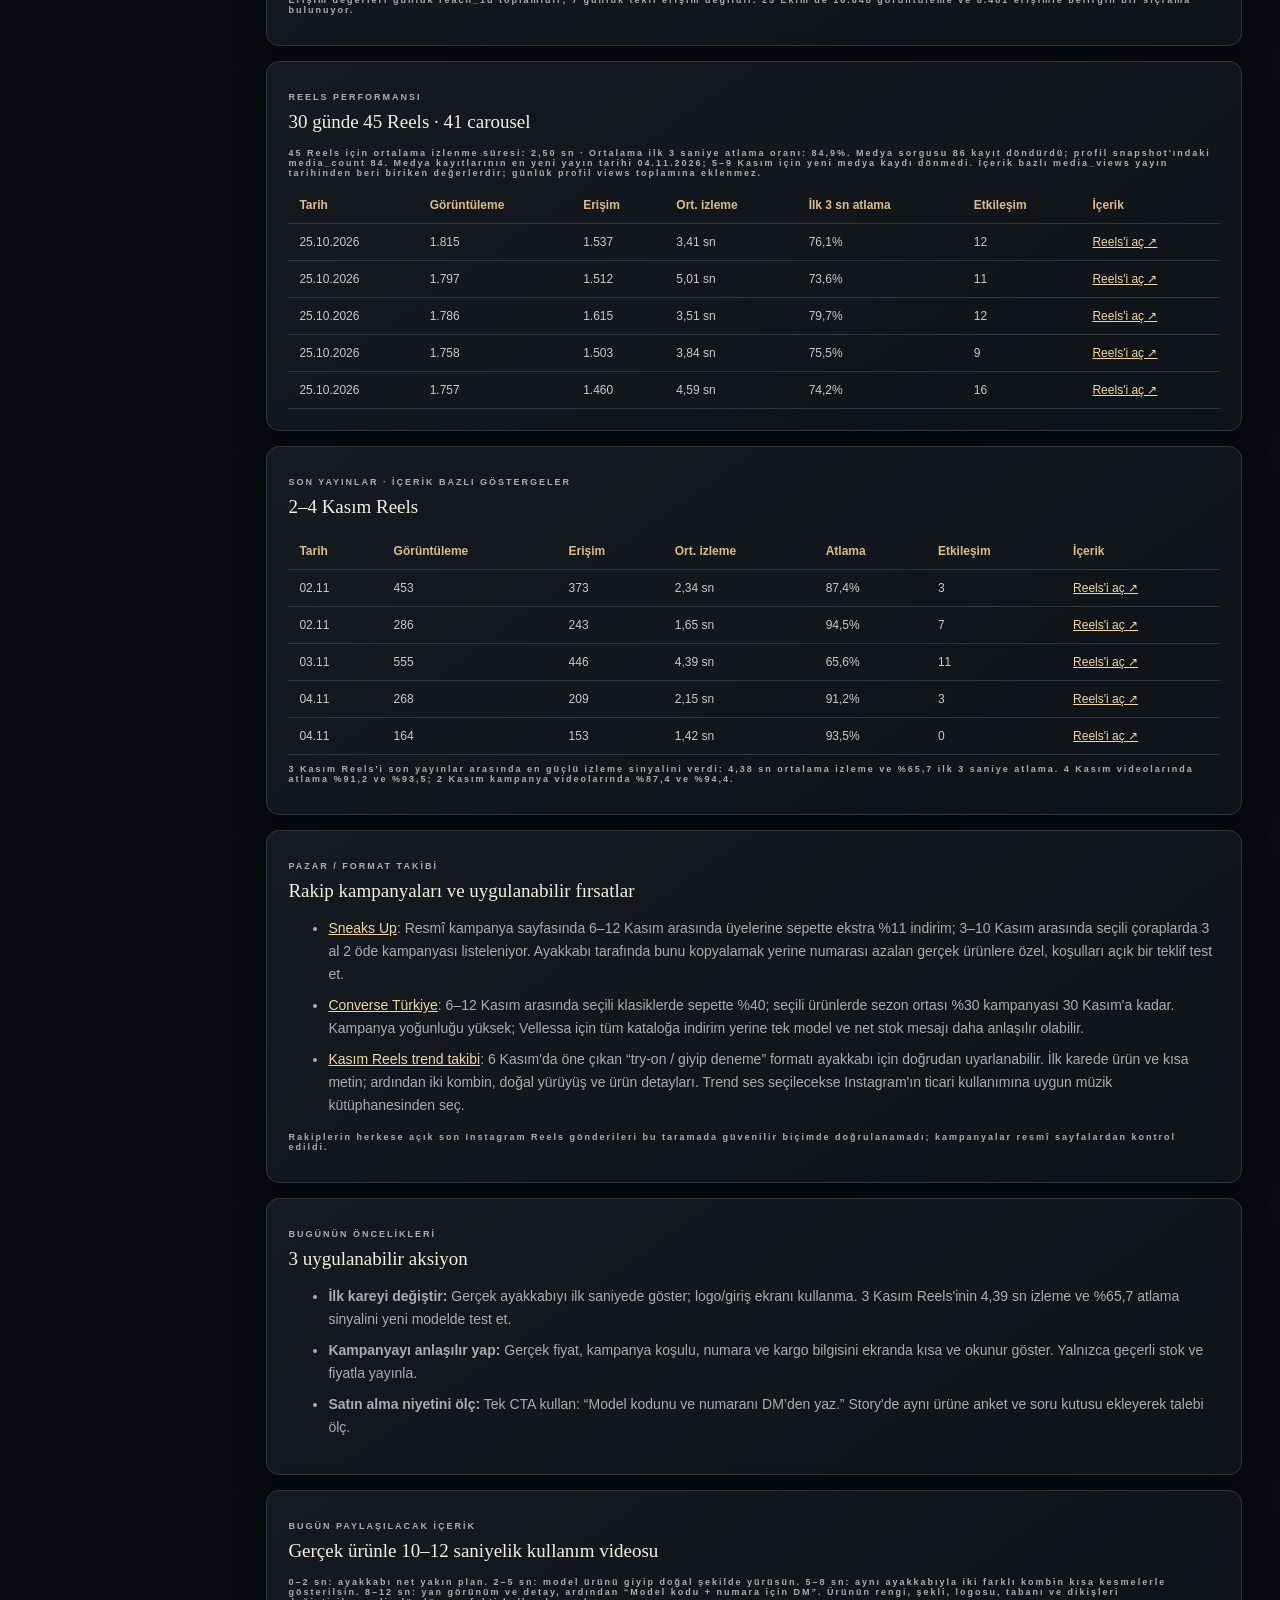
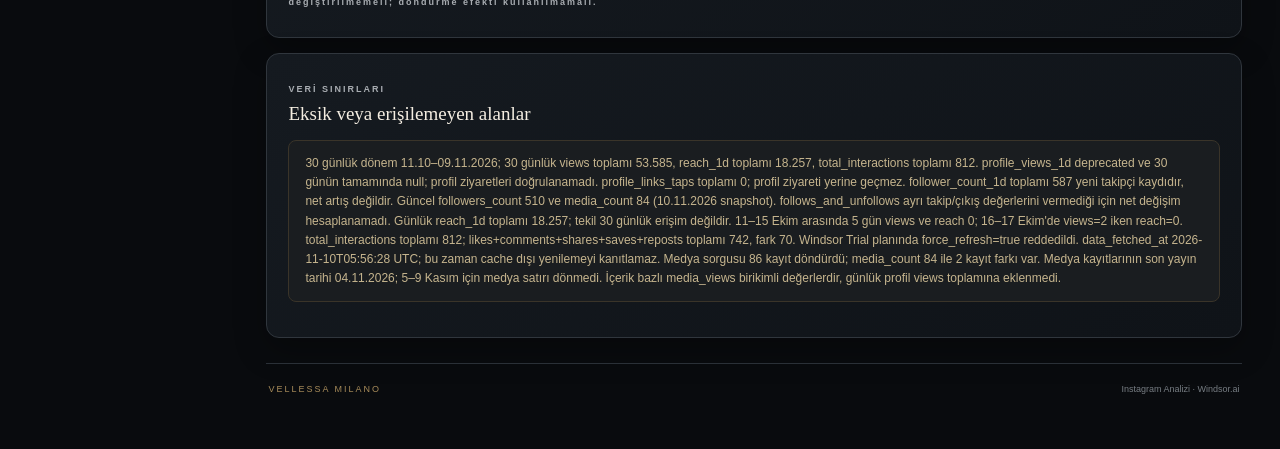
==== commit b5ec4c68: "Instagram verisi erişilemiyor: analiz ekranında son snapshotı tarihsel olarak işaretle" ====
--- a/analytics.html
+++ b/analytics.html
@@ -3,10 +3,10 @@
 <body>
 <aside class="sidebar"><div class="brand">VELLESSA<span>MILANO</span></div><div class="side-label">YÖNETİM MERKEZİ</div><nav><a href="index.html">⌂ Ana Panel</a><a href="index.html#sales">↗ Satışlar</a><a href="index.html#orders">▤ Siparişler</a><a href="index.html#products">♧ Ürünler</a><a class="active" href="analytics.html">◎ Instagram Analiz</a><a href="index.html#shopier">₺ Shopier</a><a href="musteri-takip.html">♙ Müşteriler</a><a href="reels.html">▷ Reels Atölyesi</a><a href="automation.html">⚙ Otomasyonlar</a></nav><div class="sidebar-bottom"><div class="mini-mark">VM</div><span>VELLESSA MILANO<small>İşletme paneli</small></span></div></aside>
 <main class="main">
-<header><div><p>VELLESSA MILANO / 03</p><h1>Instagram Analizi</h1><span>@vellessamilano · 11.10.2026–09.11.2026 · 30 günlük dönem</span></div><b>WINDSOR.AI</b></header>
-<div class="snapshot">Günlük profil metrikleri: <strong>data_fetched_at 2026-11-10T05:56:28 UTC</strong> · İçerik/Reels: <strong>2026-11-10T05:56:28 UTC</strong> · Profil snapshot: <strong>2026-11-10T05:56:28 UTC</strong>. Tüm zamanlar UTC. Trial planda force_refresh reddedildi; bu zaman damgaları istek başlangıcını gösterir, cache dışı yenilemeyi kanıtlamaz. 11–15 Ekim arasında 5 gün views ve reach 0; 16–17 Ekim'de views 2 iken reach 0 döndü.</div>
+<header><div><p>VELLESSA MILANO / 03</p><h1>Instagram Analizi</h1><span>@vellessamilano · Son doğrulanmış dönem: 11.10.2026–09.11.2026 · güncel veri yok</span></div><b>WINDSOR.AI</b></header>
+<div class="snapshot"><b>VERİ ERİŞİMİ YOK (12.11.2026):</b> Windsor.ai Instagram connector listesinde bağlı hesap bulunmuyor; get_fields “No instagram accounts are configured” hatası verdi. Yeni data_fetched_at alınamadı. Aşağıdaki metrikler yalnızca 10.11.2026 tarihli son doğrulanmış tarihsel snapshot’tır; güncel rapor değildir. Hesabı yeniden bağlayıp hesap seçmek gerekiyor.<br><br>Günlük profil metrikleri: <strong>data_fetched_at 2026-11-10T05:56:28 UTC</strong> · İçerik/Reels: <strong>2026-11-10T05:56:28 UTC</strong> · Profil snapshot: <strong>2026-11-10T05:56:28 UTC</strong>. Tüm zamanlar UTC. Trial planda force_refresh reddedildi; bu zaman damgaları istek başlangıcını gösterir, cache dışı yenilemeyi kanıtlamaz. 11–15 Ekim arasında 5 gün views ve reach 0; 16–17 Ekim'de views 2 iken reach 0 döndü.</div>
 <section class="stats">
-<article><label>30 günlük görüntüleme</label><strong>53.585</strong><small>10 Eki–08 Kas · günlük views toplamı</small></article>
+<article><label>Son doğrulanmış 30 günlük görüntüleme (güncel değil)</label><strong>53.585</strong><small>10.11.2026 tarihli son snapshot · 12.11 itibarıyla güncel değil</small></article>
 <article><label>Günlük erişim toplamı</label><strong>18.257</strong><small>Günlük reach_1d toplamı; tekil 30 günlük erişim değildir</small></article>
 <article><label>Toplam etkileşim</label><strong>812</strong><small>Günlük total_interactions toplamı</small></article>
 <article><label>Yeni takipçi</label><strong>587</strong><small>follower_count_1d toplamı; net takipçi değişimi değildir</small></article>
